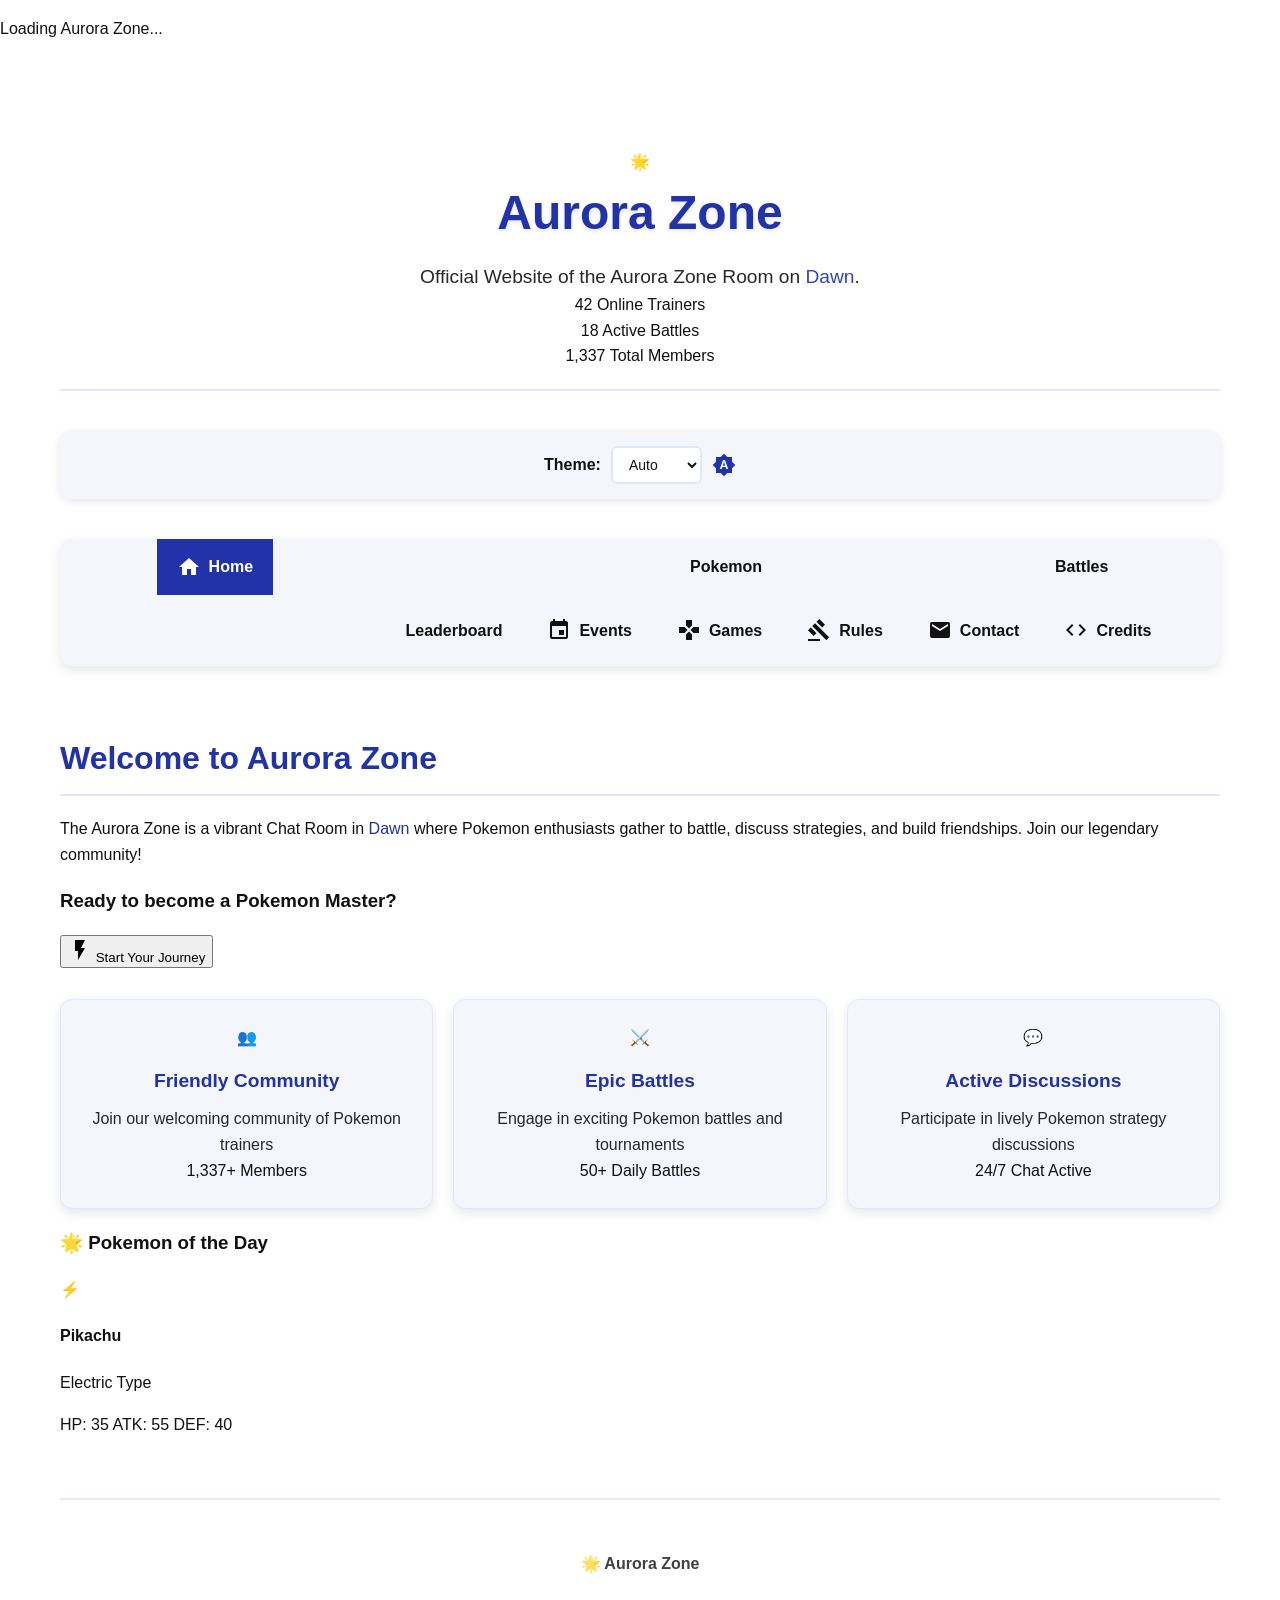
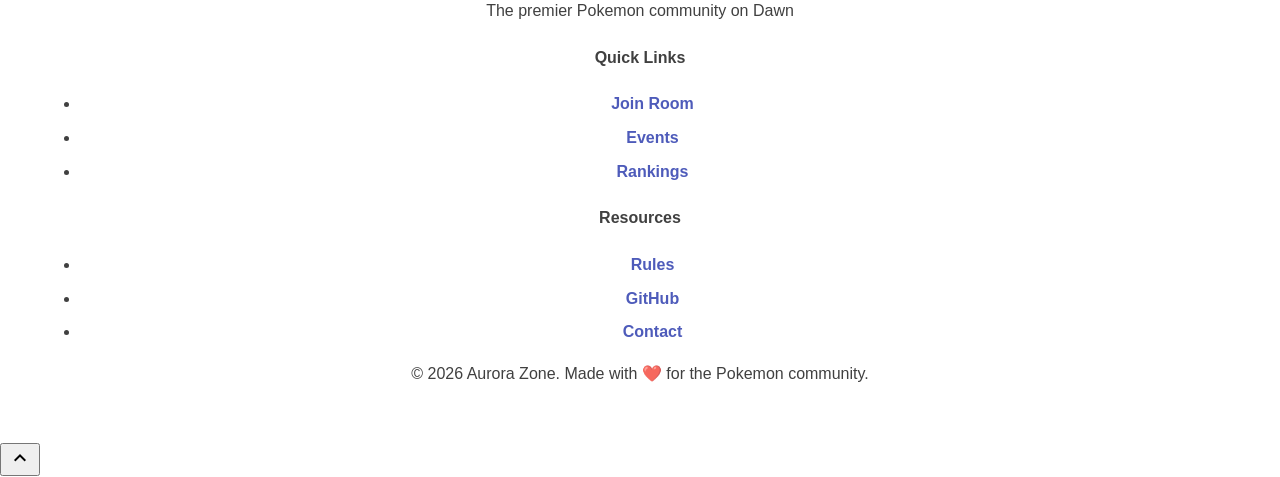
==== index.html @ 3062ffb3 "Enhance: Add advanced interactive features, Pokemon elements, and engaging content" ====
<!DOCTYPE html>
<html lang="en">
<head>
  <meta charset="UTF-8" />
  <meta name="viewport" content="width=device-width, initial-scale=1.0" />
  <meta name="description" content="Aurora Zone - Official website of the Aurora Zone chat room on Dawn Pokemon Showdown. Join our friendly community for Pokemon battles and discussions." />
  <meta name="keywords" content="Aurora Zone, Dawn, Pokemon Showdown, Pokemon battles, chat room, Pokemon community, tournaments, competitive pokemon" />
  <meta name="author" content="TurboRx" />
  
  <!-- Open Graph Meta Tags -->
  <meta property="og:title" content="Aurora Zone - Pokemon Community" />
  <meta property="og:description" content="Official website of the Aurora Zone chat room on Dawn Pokemon Showdown. Join our friendly community!" />
  <meta property="og:url" content="https://turborx.github.io/Aurora-Zone-Webpage/" />
  <meta property="og:type" content="website" />
  <meta property="og:site_name" content="Aurora Zone" />
  
  <!-- Twitter Card Meta Tags -->
  <meta name="twitter:card" content="summary" />
  <meta name="twitter:title" content="Aurora Zone - Pokemon Community" />
  <meta name="twitter:description" content="Official website of the Aurora Zone chat room on Dawn Pokemon Showdown." />
  
  <title>Aurora Zone - Pokemon Community on Dawn</title>
  
  <!-- Favicon -->
  <link rel="icon" type="image/x-icon" href="data:image/svg+xml,<svg xmlns='http://www.w3.org/2000/svg' viewBox='0 0 100 100'><text y='.9em' font-size='90'>🌟</text></svg>" />
  
  <!-- Preload Critical Resources -->
  <link rel="preload" href="css/styles.css" as="style" />
  <link rel="preload" href="js/scripts.js" as="script" />
  
  <!-- Google Fonts -->
  <link rel="preconnect" href="https://fonts.googleapis.com">
  <link rel="preconnect" href="https://fonts.gstatic.com" crossorigin>
  <link href="https://fonts.googleapis.com/css2?family=Poppins:wght@300;400;500;600;700&family=Orbitron:wght@400;500;700;900&display=swap" rel="stylesheet">
  
  <!-- Google Material Icons -->
  <link href="https://fonts.googleapis.com/icon?family=Material+Icons" rel="stylesheet" />
  <!-- Link to external CSS -->
  <link rel="stylesheet" href="css/styles.css" />
  
  <!-- Structured Data -->
  <script type="application/ld+json">
  {
    "@context": "https://schema.org",
    "@type": "Organization",
    "name": "Aurora Zone",
    "description": "Pokemon community chat room on Dawn Pokemon Showdown",
    "url": "https://turborx.github.io/Aurora-Zone-Webpage/",
    "logo": "https://turborx.github.io/Aurora-Zone-Webpage/favicon.ico",
    "sameAs": ["https://dawn.psim.us/aurorazone"]
  }
  </script>
</head>
<body>
  <!-- Particle Background -->
  <div id="particles-container"></div>
  
  <!-- Loading Screen -->
  <div id="loading-screen">
    <div class="pokeball-loader">
      <div class="pokeball">
        <div class="pokeball-top"></div>
        <div class="pokeball-middle"></div>
        <div class="pokeball-bottom"></div>
        <div class="pokeball-center"></div>
      </div>
    </div>
    <p class="loading-text">Loading Aurora Zone...</p>
  </div>

  <!-- Music Toggle -->
  <div class="music-toggle" id="musicToggle" title="Toggle Background Music">
    <span class="material-icons" id="musicIcon">music_off</span>
    <audio id="bgMusic" loop>
      <source src="https://www.soundjay.com/misc/sounds-of-nature/ambient-nature-sounds-01.wav" type="audio/wav">
    </audio>
  </div>

  <div class="page-wrapper">
    <header>
      <div class="header-content">
        <div class="logo-container">
          <div class="rotating-logo">🌟</div>
          <h1 class="glitch-text">Aurora Zone</h1>
        </div>
        <p class="subtitle typing-text">
          Official Website of the Aurora Zone Room on 
          <a href="https://dawn.psim.us/" target="_blank" rel="noopener noreferrer" aria-label="Visit Dawn Pokemon Showdown (opens in new tab)">Dawn</a>.
        </p>
        
        <!-- Live Stats -->
        <div class="live-stats">
          <div class="stat-item">
            <span class="stat-value" id="onlineCount">42</span>
            <span class="stat-label">Online Trainers</span>
          </div>
          <div class="stat-item">
            <span class="stat-value" id="battlesCount">18</span>
            <span class="stat-label">Active Battles</span>
          </div>
          <div class="stat-item">
            <span class="stat-value" id="membersCount">1,337</span>
            <span class="stat-label">Total Members</span>
          </div>
        </div>
      </div>
    </header>

    <!-- Theme Toggle -->
    <div class="theme-toggle" role="region" aria-label="Theme selection">
      <label for="themeMode">Theme:</label>
      <select id="themeMode" onchange="setTheme(this.value)" aria-describedby="theme-help">
        <option value="auto">Auto</option>
        <option value="light">Light</option>
        <option value="dark">Dark</option>
        <option value="aurora">Aurora</option>
      </select>
      <span class="material-icons" id="themeIcon" aria-hidden="true">brightness_auto</span>
      <span id="theme-help" class="sr-only">Choose your preferred color theme</span>
    </div>

    <nav role="navigation" aria-label="Main navigation">
      <ul>
        <li><a href="#home" onclick="showSection('home')" aria-current="page" role="button" tabindex="0" data-section="home"><span class="material-icons" aria-hidden="true">home</span> Home</a></li>
        <li><a href="#pokemon" onclick="showSection('pokemon')" role="button" tabindex="0" data-section="pokemon"><span class="material-icons" aria-hidden="true">catching_pokemon</span> Pokemon</a></li>
        <li><a href="#battles" onclick="showSection('battles')" role="button" tabindex="0" data-section="battles"><span class="material-icons" aria-hidden="true">sports_mma</span> Battles</a></li>
        <li><a href="#leaderboard" onclick="showSection('leaderboard')" role="button" tabindex="0" data-section="leaderboard"><span class="material-icons" aria-hidden="true">leaderboard</span> Leaderboard</a></li>
        <li><a href="#events" onclick="showSection('events')" role="button" tabindex="0" data-section="events"><span class="material-icons" aria-hidden="true">event</span> Events</a></li>
        <li><a href="#games" onclick="showSection('games')" role="button" tabindex="0" data-section="games"><span class="material-icons" aria-hidden="true">games</span> Games</a></li>
        <li><a href="#rules" onclick="showSection('rules')" role="button" tabindex="0" data-section="rules"><span class="material-icons" aria-hidden="true">gavel</span> Rules</a></li>
        <li><a href="#contact" onclick="showSection('contact')" role="button" tabindex="0" data-section="contact"><span class="material-icons" aria-hidden="true">email</span> Contact</a></li>
        <li><a href="#credits" onclick="showSection('credits')" role="button" tabindex="0" data-section="credits"><span class="material-icons" aria-hidden="true">code</span> Credits</a></li>
      </ul>
    </nav>

    <main role="main">
      <!-- Home Section -->
      <section id="home" class="active" aria-labelledby="home-title">
        <h2 id="home-title">Welcome to Aurora Zone</h2>
        <p>The Aurora Zone is a vibrant Chat Room in <a href="https://dawn.psim.us/" target="_blank" rel="noopener noreferrer">Dawn</a> where Pokemon enthusiasts gather to battle, discuss strategies, and build friendships. Join our legendary community!</p>
        
        <!-- Interactive Welcome Card -->
        <div class="welcome-card">
          <div class="pokemon-silhouette"></div>
          <h3>Ready to become a Pokemon Master?</h3>
          <button class="cta-button" onclick="showSection('battles')">
            <span class="material-icons">flash_on</span>
            Start Your Journey
          </button>
        </div>

        <div class="feature-highlights">
          <div class="feature-card" data-aos="fade-up">
            <div class="card-icon">👥</div>
            <h3>Friendly Community</h3>
            <p>Join our welcoming community of Pokemon trainers</p>
            <div class="card-stats">1,337+ Members</div>
          </div>
          <div class="feature-card" data-aos="fade-up" data-aos-delay="100">
            <div class="card-icon">⚔️</div>
            <h3>Epic Battles</h3>
            <p>Engage in exciting Pokemon battles and tournaments</p>
            <div class="card-stats">50+ Daily Battles</div>
          </div>
          <div class="feature-card" data-aos="fade-up" data-aos-delay="200">
            <div class="card-icon">💬</div>
            <h3>Active Discussions</h3>
            <p>Participate in lively Pokemon strategy discussions</p>
            <div class="card-stats">24/7 Chat Active</div>
          </div>
        </div>

        <!-- Daily Pokemon Showcase -->
        <div class="daily-pokemon" data-aos="fade-up">
          <h3>🌟 Pokemon of the Day</h3>
          <div class="pokemon-showcase" id="dailyPokemon">
            <div class="pokemon-card">
              <div class="pokemon-image">
                <div class="shiny-effect"></div>
                <span class="pokemon-sprite">⚡</span>
              </div>
              <div class="pokemon-info">
                <h4 id="pokemonName">Pikachu</h4>
                <p class="pokemon-type">Electric Type</p>
                <div class="pokemon-stats">
                  <span class="stat">HP: 35</span>
                  <span class="stat">ATK: 55</span>
                  <span class="stat">DEF: 40</span>
                </div>
              </div>
            </div>
          </div>
        </div>
      </section>

      <!-- Pokemon Section -->
      <section id="pokemon" aria-labelledby="pokemon-title">
        <h2 id="pokemon-title">Pokemon Collection</h2>
        
        <!-- Pokemon Type Filter -->
        <div class="type-filter">
          <button class="type-btn active" onclick="filterPokemon('all')">All</button>
          <button class="type-btn fire-type" onclick="filterPokemon('fire')">Fire</button>
          <button class="type-btn water-type" onclick="filterPokemon('water')">Water</button>
          <button class="type-btn grass-type" onclick="filterPokemon('grass')">Grass</button>
          <button class="type-btn electric-type" onclick="filterPokemon('electric')">Electric</button>
          <button class="type-btn psychic-type" onclick="filterPokemon('psychic')">Psychic</button>
          <button class="type-btn dark-type" onclick="filterPokemon('dark')">Dark</button>
        </div>

        <div class="pokemon-grid" id="pokemonGrid">
          <!-- Pokemon cards will be dynamically generated -->
        </div>
      </section>

      <!-- Battle Simulator Section -->
      <section id="battles" aria-labelledby="battles-title">
        <h2 id="battles-title">Battle Simulator</h2>
        
        <div class="battle-arena">
          <div class="battlefield">
            <div class="pokemon-slot player1">
              <div class="pokemon-avatar" id="player1Pokemon">
                <span class="pokemon-emoji">🔥</span>
                <div class="hp-bar">
                  <div class="hp-fill" style="width: 100%"></div>
                </div>
                <span class="pokemon-level">Lv. 50</span>
              </div>
            </div>
            
            <div class="vs-indicator">
              <span class="vs-text">VS</span>
              <div class="lightning-effect"></div>
            </div>
            
            <div class="pokemon-slot player2">
              <div class="pokemon-avatar" id="player2Pokemon">
                <span class="pokemon-emoji">💧</span>
                <div class="hp-bar">
                  <div class="hp-fill" style="width: 100%"></div>
                </div>
                <span class="pokemon-level">Lv. 50</span>
              </div>
            </div>
          </div>
          
          <div class="battle-controls">
            <button class="battle-btn" onclick="simulateBattle()">
              <span class="material-icons">flash_on</span>
              Start Battle!
            </button>
            <button class="battle-btn secondary" onclick="randomizePokemon()">
              <span class="material-icons">shuffle</span>
              Random Pokemon
            </button>
          </div>
        </div>

        <div class="battle-log" id="battleLog">
          <h4>Battle Log</h4>
          <div class="log-content" id="logContent">
            <p>Select Pokemon and start a battle!</p>
          </div>
        </div>
      </section>

      <!-- Leaderboard Section -->
      <section id="leaderboard" aria-labelledby="leaderboard-title">
        <h2 id="leaderboard-title">🏆 Champion Leaderboard</h2>
        
        <div class="leaderboard-filters">
          <button class="filter-btn active" onclick="filterLeaderboard('weekly')">Weekly</button>
          <button class="filter-btn" onclick="filterLeaderboard('monthly')">Monthly</button>
          <button class="filter-btn" onclick="filterLeaderboard('alltime')">All Time</button>
        </div>

        <div class="leaderboard-container">
          <div class="podium">
            <div class="podium-place second">
              <div class="trainer-avatar">🥈</div>
              <h4>PokeChamp99</h4>
              <p>1,847 ELO</p>
            </div>
            <div class="podium-place first">
              <div class="trainer-avatar champion">👑</div>
              <h4>MasterTrainer</h4>
              <p>2,156 ELO</p>
            </div>
            <div class="podium-place third">
              <div class="trainer-avatar">🥉</div>
              <h4>EliteFour_Dawn</h4>
              <p>1,634 ELO</p>
            </div>
          </div>

          <div class="leaderboard-list">
            <div class="leaderboard-item">
              <span class="rank">4</span>
              <div class="trainer-info">
                <span class="trainer-name">GymLeader_Brock</span>
                <span class="trainer-badges">⭐⭐⭐</span>
              </div>
              <span class="elo">1,523</span>
            </div>
            <div class="leaderboard-item">
              <span class="rank">5</span>
              <div class="trainer-info">
                <span class="trainer-name">TeamRocket_Jessie</span>
                <span class="trainer-badges">⭐⭐</span>
              </div>
              <span class="elo">1,445</span>
            </div>
          </div>
        </div>
      </section>

      <!-- Events Section -->
      <section id="events" aria-labelledby="events-title">
        <h2 id="events-title">🎉 Upcoming Events</h2>
        
        <!-- Event Countdown -->
        <div class="event-countdown" data-aos="zoom-in">
          <h3>Next Tournament</h3>
          <div class="countdown" id="eventCountdown">
            <div class="time-unit">
              <span class="time-value" id="days">07</span>
              <span class="time-label">Days</span>
            </div>
            <div class="time-unit">
              <span class="time-value" id="hours">14</span>
              <span class="time-label">Hours</span>
            </div>
            <div class="time-unit">
              <span class="time-value" id="minutes">32</span>
              <span class="time-label">Minutes</span>
            </div>
            <div class="time-unit">
              <span class="time-value" id="seconds">08</span>
              <span class="time-label">Seconds</span>
            </div>
          </div>
        </div>

        <div class="events-container">
          <div class="event-card major-event" data-aos="slide-right">
            <div class="event-badge">MAJOR</div>
            <div class="event-icon">🏆</div>
            <div class="event-content">
              <h3>Aurora Championship 2025</h3>
              <p>The biggest tournament of the year with amazing prizes!</p>
              <div class="event-details">
                <span class="event-date">Dec 15, 2025</span>
                <span class="event-prize">💰 $500 Prize Pool</span>
              </div>
              <button class="register-btn">Register Now</button>
            </div>
          </div>

          <div class="event-card" data-aos="slide-left">
            <div class="event-icon">⚔️</div>
            <div class="event-content">
              <h3>Weekly Battle Royale</h3>
              <p>Free-for-all battles every Saturday night!</p>
              <div class="event-details">
                <span class="event-date">Every Saturday 8PM UTC</span>
              </div>
            </div>
          </div>

          <div class="event-card" data-aos="slide-right">
            <div class="event-icon">🎭</div>
            <div class="event-content">
              <h3>Themed Team Building</h3>
              <p>Build teams around fun themes and restrictions</p>
              <div class="event-details">
                <span class="event-date">Dec 8, 2025</span>
              </div>
            </div>
          </div>
        </div>
      </section>

      <!-- Mini Games Section -->
      <section id="games" aria-labelledby="games-title">
        <h2 id="games-title">🎮 Mini Games</h2>
        
        <div class="games-grid">
          <!-- Pokemon Guessing Game -->
          <div class="game-card" data-aos="flip-left">
            <h3>🔍 Who's That Pokemon?</h3>
            <div class="game-area">
              <div class="pokemon-silhouette-game" id="guessPokemon">
                <div class="mystery-pokemon">❓</div>
              </div>
              <div class="game-controls">
                <input type="text" id="pokemonGuess" placeholder="Enter Pokemon name...">
                <button onclick="checkGuess()">Guess!</button>
              </div>
              <div class="game-score">Score: <span id="guessScore">0</span></div>
            </div>
          </div>

          <!-- Type Effectiveness Quiz -->
          <div class="game-card" data-aos="flip-right">
            <h3>⚡ Type Effectiveness Quiz</h3>
            <div class="game-area">
              <div class="quiz-question" id="typeQuiz">
                <p>What's super effective against Fire type?</p>
                <div class="quiz-options">
                  <button onclick="selectAnswer('water')">Water</button>
                  <button onclick="selectAnswer('grass')">Grass</button>
                  <button onclick="selectAnswer('fire')">Fire</button>
                  <button onclick="selectAnswer('electric')">Electric</button>
                </div>
              </div>
              <div class="game-score">Streak: <span id="quizStreak">0</span></div>
            </div>
          </div>

          <!-- Pokemon Memory Game -->
          <div class="game-card" data-aos="flip-up">
            <h3>🧠 Memory Challenge</h3>
            <div class="game-area">
              <div class="memory-grid" id="memoryGame">
                <!-- Memory cards will be generated -->
              </div>
              <button onclick="startMemoryGame()" class="start-game-btn">Start Game</button>
              <div class="game-score">Moves: <span id="memoryMoves">0</span></div>
            </div>
          </div>
        </div>
      </section>

      <!-- Rules Section -->
      <section id="rules" aria-labelledby="rules-title">
        <h2 id="rules-title">📋 Room Rules & Guidelines</h2>
        
        <div class="rules-container">
          <div class="rule-category">
            <h3>🤝 General Conduct</h3>
            <ul>
              <li>Be respectful and kind to all community members</li>
              <li>Use appropriate language suitable for all ages</li>
              <li>Help create a welcoming environment for new trainers</li>
              <li>Respect different skill levels and play styles</li>
            </ul>
          </div>

          <div class="rule-category">
            <h3>⚔️ Battle Guidelines</h3>
            <ul>
              <li>No timer stalling or excessive delays</li>
              <li>Follow agreed-upon battle formats and rules</li>
              <li>Good sportsmanship in victory and defeat</li>
              <li>No hacked or illegal Pokemon in competitive play</li>
            </ul>
          </div>

          <div class="rule-category">
            <h3>🚫 Prohibited Actions</h3>
            <ul>
              <li>Spamming messages or excessive caps usage</li>
              <li>Advertising other servers or unrelated content</li>
              <li>Harassment, discrimination, or toxic behavior</li>
              <li>Sharing inappropriate content or links</li>
            </ul>
          </div>

          <div class="enforcement-info">
            <h3>⚖️ Rule Enforcement</h3>
            <p>Violations may result in warnings, temporary mutes, or permanent bans depending on severity. Our moderators are here to help maintain a positive environment for everyone.</p>
          </div>
        </div>
      </section>

      <!-- Contact Section -->
      <section id="contact" aria-labelledby="contact-title">
        <h2 id="contact-title">📞 Contact & Links</h2>
        
        <div class="contact-grid">
          <div class="contact-card primary" data-aos="zoom-in">
            <div class="contact-icon">🌐</div>
            <h3>Join Aurora Zone</h3>
            <p>Visit our room on Dawn Pokemon Showdown</p>
            <a href="https://dawn.psim.us/aurorazone" target="_blank" rel="noopener noreferrer" class="contact-link">
              dawn.psim.us/aurorazone
            </a>
          </div>

          <div class="contact-card" data-aos="zoom-in" data-aos-delay="100">
            <div class="contact-icon">💬</div>
            <h3>Discord Server</h3>
            <p>Join our Discord for announcements and chat</p>
            <a href="#" class="contact-link">Coming Soon!</a>
          </div>

          <div class="contact-card" data-aos="zoom-in" data-aos-delay="200">
            <div class="contact-icon">📧</div>
            <h3>Contact Staff</h3>
            <p>Reach out to our moderation team</p>
            <a href="mailto:aurora@dawn.psim.us" class="contact-link">aurora@dawn.psim.us</a>
          </div>
        </div>

        <div class="social-links">
          <h3>Follow Us</h3>
          <div class="social-buttons">
            <a href="#" class="social-btn github" title="GitHub">
              <span class="material-icons">code</span>
            </a>
            <a href="#" class="social-btn twitter" title="Twitter">
              <span class="material-icons">alternate_email</span>
            </a>
            <a href="#" class="social-btn youtube" title="YouTube">
              <span class="material-icons">play_circle</span>
            </a>
          </div>
        </div>
      </section>

      <!-- Credits Section -->
      <section id="credits" aria-labelledby="credits-title">
        <h2 id="credits-title">🏅 Credits & Contributors</h2>
        
        <div class="credits-grid">
          <div class="credit-box founder">
            <div class="contributor-avatar">👑</div>
            <h3 class="custom-name">TurboRx</h3>
            <p class="credit-role-badges">
              <span class="badge role-founder">Founder</span>
              <span class="badge role-dev">Lead Developer</span>
              <span class="badge role-maintainer">Maintainer</span>
            </p>
            <p class="credit-description">Creator and maintainer of the Aurora Zone website and community initiatives. Passionate about creating engaging Pokemon experiences.</p>
            <div class="contributor-stats">
              <span>🎯 500+ Commits</span>
              <span>⚡ 2+ Years Active</span>
            </div>
          </div>

          <div class="acknowledgments">
            <h3>🙏 Special Thanks</h3>
            <div class="thanks-grid">
              <div class="thanks-item">
                <span class="thanks-icon">🌅</span>
                <div>
                  <h4>Dawn Pokemon Showdown</h4>
                  <p>For providing the amazing platform</p>
                </div>
              </div>
              <div class="thanks-item">
                <span class="thanks-icon">👥</span>
                <div>
                  <h4>Aurora Zone Community</h4>
                  <p>For inspiration, feedback, and support</p>
                </div>
              </div>
              <div class="thanks-item">
                <span class="thanks-icon">🎨</span>
                <div>
                  <h4>Google Material Icons</h4>
                  <p>For the beautiful iconography</p>
                </div>
              </div>
            </div>
          </div>
        </div>

        <div class="open-source-info">
          <h3>💻 Open Source</h3>
          <p>This website is open source and welcomes contributions from the community. Check out our GitHub repository to get involved!</p>
          <a href="https://github.com/TurboRx/Aurora-Zone-Webpage" target="_blank" rel="noopener noreferrer" class="github-link">
            <span class="material-icons">code</span>
            View on GitHub
          </a>
        </div>
      </section>
    </main>

    <footer role="contentinfo">
      <div class="footer-content">
        <div class="footer-section">
          <h4>🌟 Aurora Zone</h4>
          <p>The premier Pokemon community on Dawn</p>
        </div>
        <div class="footer-section">
          <h4>Quick Links</h4>
          <ul>
            <li><a href="https://dawn.psim.us/aurorazone">Join Room</a></li>
            <li><a href="#events" onclick="showSection('events')">Events</a></li>
            <li><a href="#leaderboard" onclick="showSection('leaderboard')">Rankings</a></li>
          </ul>
        </div>
        <div class="footer-section">
          <h4>Resources</h4>
          <ul>
            <li><a href="#rules" onclick="showSection('rules')">Rules</a></li>
            <li><a href="https://github.com/TurboRx/Aurora-Zone-Webpage">GitHub</a></li>
            <li><a href="#contact" onclick="showSection('contact')">Contact</a></li>
          </ul>
        </div>
      </div>
      <div class="footer-bottom">
        <p>© <span id="year" aria-live="polite">2025</span> Aurora Zone. Made with ❤️ for the Pokemon community.</p>
      </div>
    </footer>
  </div>

  <!-- Back to Top Button -->
  <button id="backToTop" class="back-to-top" onclick="scrollToTop()" title="Back to top">
    <span class="material-icons">keyboard_arrow_up</span>
  </button>

  <!-- Notification System -->
  <div id="notifications" class="notifications-container"></div>

  <!-- Link to external JS -->
  <script src="js/scripts.js"></script>
</body>
</html>
---- css/styles.css ----
/* CSS Custom Properties for Theme Support */
:root {
  --bg: #ffffff;
  --text: #111111;
  --card: #f4f6fc;
  --accent: #2233aa;
  --accent-hover: #1a2680;
  --border: #e0e6ff;
  --shadow: rgba(0, 0, 0, 0.1);
  --shadow-hover: rgba(0, 0, 0, 0.15);
  --success: #27ae60;
  --warning: #f39c12;
  --error: #e74c3c;
}

/* Dark Theme Variables */
body.dark {
  --bg: #0a0f2c;
  --text: #e0e6ff;
  --card: #223377;
  --accent: #9ed0ff;
  --accent-hover: #b8d9ff;
  --border: #334488;
  --shadow: rgba(0, 0, 0, 0.3);
  --shadow-hover: rgba(0, 0, 0, 0.4);
  --success: #2ecc71;
  --warning: #f1c40f;
  --error: #ff6b6b;
}

/* Light Theme Explicit Variables (for consistency) */
body.light {
  --bg: #ffffff;
  --text: #111111;
  --card: #f4f6fc;
  --accent: #2233aa;
  --accent-hover: #1a2680;
  --border: #e0e6ff;
  --shadow: rgba(0, 0, 0, 0.1);
  --shadow-hover: rgba(0, 0, 0, 0.15);
}

/* Base Styles */
* {
  box-sizing: border-box;
}

body {
  margin: 0;
  font-family: 'Segoe UI', Tahoma, Geneva, Verdana, sans-serif;
  background-color: var(--bg);
  color: var(--text);
  line-height: 1.6;
  transition: background-color 0.3s ease, color 0.3s ease;
  scroll-behavior: smooth;
}

/* Screen Reader Only Content */
.sr-only {
  position: absolute;
  width: 1px;
  height: 1px;
  padding: 0;
  margin: -1px;
  overflow: hidden;
  clip: rect(0, 0, 0, 0);
  white-space: nowrap;
  border: 0;
}

/* Page Layout */
.page-wrapper {
  max-width: 1200px;
  margin: 0 auto;
  padding: 20px;
  min-height: 100vh;
  display: flex;
  flex-direction: column;
}

/* Header Styles */
header {
  text-align: center;
  padding: 40px 0 20px;
  border-bottom: 2px solid var(--border);
  margin-bottom: 20px;
}

header h1 {
  margin: 0;
  font-size: clamp(2rem, 5vw, 3rem);
  color: var(--accent);
  font-weight: 700;
  text-shadow: 0 2px 4px var(--shadow);
}

.subtitle {
  font-size: clamp(1rem, 2.5vw, 1.2rem);
  color: var(--text);
  margin: 10px 0 0;
  opacity: 0.9;
}

/* Link Styles */
a {
  color: var(--accent);
  text-decoration: none;
  transition: color 0.2s ease;
}

a:hover,
a:focus {
  color: var(--accent-hover);
  text-decoration: underline;
  outline: 2px solid var(--accent);
  outline-offset: 2px;
}

/* Theme Toggle Styles */
.theme-toggle {
  display: flex;
  align-items: center;
  justify-content: center;
  gap: 10px;
  margin: 20px 0;
  padding: 15px;
  background-color: var(--card);
  border-radius: 10px;
  box-shadow: 0 2px 8px var(--shadow);
}

.theme-toggle label {
  font-weight: 600;
  color: var(--text);
}

.theme-toggle select {
  padding: 8px 12px;
  border: 2px solid var(--border);
  border-radius: 6px;
  background-color: var(--bg);
  color: var(--text);
  font-size: 14px;
  cursor: pointer;
  transition: border-color 0.2s ease, box-shadow 0.2s ease;
}

.theme-toggle select:focus {
  outline: none;
  border-color: var(--accent);
  box-shadow: 0 0 0 3px rgba(34, 51, 170, 0.2);
}

#themeIcon {
  color: var(--accent);
  font-size: 24px;
}

/* Navigation Styles */
nav {
  margin: 20px 0;
}

nav ul {
  display: flex;
  justify-content: center;
  list-style: none;
  padding: 0;
  margin: 0;
  background-color: var(--card);
  border-radius: 12px;
  box-shadow: 0 4px 12px var(--shadow);
  flex-wrap: wrap;
  overflow: hidden;
}

nav li {
  margin: 0;
}

nav a {
  display: flex;
  align-items: center;
  gap: 8px;
  padding: 15px 20px;
  color: var(--text);
  font-weight: 600;
  text-decoration: none;
  transition: all 0.2s ease;
  border-radius: 0;
  position: relative;
  outline: none;
}

nav a:hover,
nav a:focus {
  background-color: var(--accent);
  color: white;
  text-decoration: none;
  outline: 2px solid var(--accent-hover);
  outline-offset: -2px;
}

nav a:active {
  transform: translateY(1px);
}

nav a[aria-current="page"] {
  background-color: var(--accent);
  color: white;
}

/* Main Content */
main {
  flex: 1;
  margin: 20px 0;
}

main section {
  display: none;
  animation: fadeIn 0.3s ease;
}

main section.active {
  display: block;
}

@keyframes fadeIn {
  from { opacity: 0; transform: translateY(10px); }
  to { opacity: 1; transform: translateY(0); }
}

/* Section Headings */
section h2 {
  color: var(--accent);
  font-size: clamp(1.5rem, 4vw, 2rem);
  margin-bottom: 20px;
  padding-bottom: 10px;
  border-bottom: 2px solid var(--border);
}

/* Lists */
ul {
  padding-left: 20px;
}

ul li {
  margin-bottom: 8px;
  padding-left: 5px;
}

/* Feature Cards */
.feature-highlights {
  display: grid;
  grid-template-columns: repeat(auto-fit, minmax(280px, 1fr));
  gap: 20px;
  margin-top: 30px;
}

.feature-card {
  background-color: var(--card);
  padding: 25px;
  border-radius: 12px;
  text-align: center;
  box-shadow: 0 4px 12px var(--shadow);
  transition: transform 0.2s ease, box-shadow 0.2s ease;
  border: 1px solid var(--border);
}

.feature-card:hover {
  transform: translateY(-3px);
  box-shadow: 0 6px 20px var(--shadow-hover);
}

.feature-card .material-icons {
  font-size: 48px;
  color: var(--accent);
  margin-bottom: 15px;
}

.feature-card h3 {
  margin: 15px 0 10px;
  color: var(--accent);
  font-size: 1.2rem;
}

.feature-card p {
  margin: 0;
  opacity: 0.9;
}

/* Events Section */
.events-container {
  display: grid;
  grid-template-columns: repeat(auto-fit, minmax(300px, 1fr));
  gap: 20px;
  margin: 20px 0;
}

.event-card {
  background-color: var(--card);
  padding: 20px;
  border-radius: 10px;
  box-shadow: 0 3px 10px var(--shadow);
  border-left: 4px solid var(--accent);
  display: flex;
  align-items: flex-start;
  gap: 15px;
}

.event-card .material-icons {
  color: var(--accent);
  font-size: 32px;
  margin-top: 5px;
}

.event-card h3 {
  margin: 0 0 10px;
  color: var(--accent);
}

.event-card p {
  margin: 0;
}

.events-notice {
  text-align: center;
  font-style: italic;
  color: var(--text);
  opacity: 0.8;
  margin-top: 30px;
  padding: 15px;
  background-color: var(--card);
  border-radius: 8px;
}

/* Contact Section */
.contact-info {
  display: grid;
  grid-template-columns: repeat(auto-fit, minmax(300px, 1fr));
  gap: 20px;
  margin-top: 20px;
}

.contact-item {
  display: flex;
  align-items: flex-start;
  gap: 15px;
  padding: 20px;
  background-color: var(--card);
  border-radius: 10px;
  box-shadow: 0 3px 10px var(--shadow);
}

.contact-item .material-icons {
  color: var(--accent);
  font-size: 32px;
  margin-top: 5px;
}

.contact-item h3 {
  margin: 0 0 8px;
  color: var(--accent);
}

.contact-item p {
  margin: 0;
}

/* Credits Section */
.credit-box {
  background-color: var(--card);
  border-radius: 12px;
  padding: 25px;
  margin-bottom: 20px;
  box-shadow: 0 4px 12px var(--shadow);
  border: 1px solid var(--border);
}

.credit-box h3 {
  margin: 0 0 10px;
  font-size: 1.4rem;
}

.custom-name {
  color: #f01e2c;
  font-weight: 700;
}

.credit-role-badges {
  display: flex;
  gap: 10px;
  margin: 15px 0;
  flex-wrap: wrap;
}

.badge {
  display: inline-block;
  padding: 6px 14px;
  font-size: 0.85rem;
  border-radius: 20px;
  font-weight: 600;
  color: white;
  box-shadow: 0 2px 6px var(--shadow);
  transition: transform 0.2s ease;
}

.badge:hover {
  transform: translateY(-1px);
}

.role-dev {
  background: linear-gradient(135deg, #9b59b6, #8e44ad);
}

.role-maintainer {
  background: linear-gradient(135deg, #3498db, #2980b9);
}

.credit-description {
  margin: 15px 0 0;
  color: var(--text);
  opacity: 0.9;
}

.acknowledgments {
  background-color: var(--card);
  padding: 20px;
  border-radius: 10px;
  box-shadow: 0 3px 10px var(--shadow);
  border: 1px solid var(--border);
}

.acknowledgments h3 {
  margin: 0 0 15px;
  color: var(--accent);
}

.acknowledgments p {
  margin: 0;
  opacity: 0.9;
}

/* Footer */
footer {
  text-align: center;
  padding: 30px 0 20px;
  margin-top: 40px;
  border-top: 2px solid var(--border);
  color: var(--text);
  opacity: 0.8;
}

footer a {
  color: var(--accent);
  font-weight: 600;
}

/* Responsive Design */
@media (max-width: 768px) {
  .page-wrapper {
    padding: 15px;
  }
  
  header {
    padding: 20px 0 15px;
  }
  
  nav ul {
    flex-direction: column;
    border-radius: 8px;
  }
  
  nav a {
    padding: 12px 20px;
    justify-content: flex-start;
  }
  
  .theme-toggle {
    flex-direction: column;
    gap: 8px;
    padding: 20px;
  }
  
  .feature-highlights,
  .events-container,
  .contact-info {
    grid-template-columns: 1fr;
  }
  
  .feature-card,
  .event-card,
  .contact-item {
    padding: 20px;
  }
}

@media (max-width: 480px) {
  .page-wrapper {
    padding: 10px;
  }
  
  header h1 {
    font-size: 2rem;
  }
  
  .subtitle {
    font-size: 1rem;
  }
  
  nav a {
    padding: 10px 15px;
    font-size: 14px;
  }
  
  .feature-card .material-icons,
  .event-card .material-icons,
  .contact-item .material-icons {
    font-size: 36px;
  }
}

/* Focus Management for Accessibility */
*:focus {
  outline: 2px solid var(--accent);
  outline-offset: 2px;
}

/* Reduced Motion Support */
@media (prefers-reduced-motion: reduce) {
  *,
  *::before,
  *::after {
    animation-duration: 0.01ms !important;
    animation-iteration-count: 1 !important;
    transition-duration: 0.01ms !important;
  }
  
  body {
    scroll-behavior: auto;
  }
}

/* High Contrast Mode Support */
@media (prefers-contrast: high) {
  :root {
    --shadow: rgba(0, 0, 0, 0.3);
    --shadow-hover: rgba(0, 0, 0, 0.5);
  }
  
  .feature-card,
  .event-card,
  .contact-item,
  .credit-box,
  .acknowledgments {
    border: 2px solid var(--accent);
  }
}
---- css/styles.css ----
/* CSS Custom Properties for Theme Support */
:root {
  --bg: #ffffff;
  --text: #111111;
  --card: #f4f6fc;
  --accent: #2233aa;
  --accent-hover: #1a2680;
  --border: #e0e6ff;
  --shadow: rgba(0, 0, 0, 0.1);
  --shadow-hover: rgba(0, 0, 0, 0.15);
  --success: #27ae60;
  --warning: #f39c12;
  --error: #e74c3c;
}

/* Dark Theme Variables */
body.dark {
  --bg: #0a0f2c;
  --text: #e0e6ff;
  --card: #223377;
  --accent: #9ed0ff;
  --accent-hover: #b8d9ff;
  --border: #334488;
  --shadow: rgba(0, 0, 0, 0.3);
  --shadow-hover: rgba(0, 0, 0, 0.4);
  --success: #2ecc71;
  --warning: #f1c40f;
  --error: #ff6b6b;
}

/* Light Theme Explicit Variables (for consistency) */
body.light {
  --bg: #ffffff;
  --text: #111111;
  --card: #f4f6fc;
  --accent: #2233aa;
  --accent-hover: #1a2680;
  --border: #e0e6ff;
  --shadow: rgba(0, 0, 0, 0.1);
  --shadow-hover: rgba(0, 0, 0, 0.15);
}

/* Base Styles */
* {
  box-sizing: border-box;
}

body {
  margin: 0;
  font-family: 'Segoe UI', Tahoma, Geneva, Verdana, sans-serif;
  background-color: var(--bg);
  color: var(--text);
  line-height: 1.6;
  transition: background-color 0.3s ease, color 0.3s ease;
  scroll-behavior: smooth;
}

/* Screen Reader Only Content */
.sr-only {
  position: absolute;
  width: 1px;
  height: 1px;
  padding: 0;
  margin: -1px;
  overflow: hidden;
  clip: rect(0, 0, 0, 0);
  white-space: nowrap;
  border: 0;
}

/* Page Layout */
.page-wrapper {
  max-width: 1200px;
  margin: 0 auto;
  padding: 20px;
  min-height: 100vh;
  display: flex;
  flex-direction: column;
}

/* Header Styles */
header {
  text-align: center;
  padding: 40px 0 20px;
  border-bottom: 2px solid var(--border);
  margin-bottom: 20px;
}

header h1 {
  margin: 0;
  font-size: clamp(2rem, 5vw, 3rem);
  color: var(--accent);
  font-weight: 700;
  text-shadow: 0 2px 4px var(--shadow);
}

.subtitle {
  font-size: clamp(1rem, 2.5vw, 1.2rem);
  color: var(--text);
  margin: 10px 0 0;
  opacity: 0.9;
}

/* Link Styles */
a {
  color: var(--accent);
  text-decoration: none;
  transition: color 0.2s ease;
}

a:hover,
a:focus {
  color: var(--accent-hover);
  text-decoration: underline;
  outline: 2px solid var(--accent);
  outline-offset: 2px;
}

/* Theme Toggle Styles */
.theme-toggle {
  display: flex;
  align-items: center;
  justify-content: center;
  gap: 10px;
  margin: 20px 0;
  padding: 15px;
  background-color: var(--card);
  border-radius: 10px;
  box-shadow: 0 2px 8px var(--shadow);
}

.theme-toggle label {
  font-weight: 600;
  color: var(--text);
}

.theme-toggle select {
  padding: 8px 12px;
  border: 2px solid var(--border);
  border-radius: 6px;
  background-color: var(--bg);
  color: var(--text);
  font-size: 14px;
  cursor: pointer;
  transition: border-color 0.2s ease, box-shadow 0.2s ease;
}

.theme-toggle select:focus {
  outline: none;
  border-color: var(--accent);
  box-shadow: 0 0 0 3px rgba(34, 51, 170, 0.2);
}

#themeIcon {
  color: var(--accent);
  font-size: 24px;
}

/* Navigation Styles */
nav {
  margin: 20px 0;
}

nav ul {
  display: flex;
  justify-content: center;
  list-style: none;
  padding: 0;
  margin: 0;
  background-color: var(--card);
  border-radius: 12px;
  box-shadow: 0 4px 12px var(--shadow);
  flex-wrap: wrap;
  overflow: hidden;
}

nav li {
  margin: 0;
}

nav a {
  display: flex;
  align-items: center;
  gap: 8px;
  padding: 15px 20px;
  color: var(--text);
  font-weight: 600;
  text-decoration: none;
  transition: all 0.2s ease;
  border-radius: 0;
  position: relative;
  outline: none;
}

nav a:hover,
nav a:focus {
  background-color: var(--accent);
  color: white;
  text-decoration: none;
  outline: 2px solid var(--accent-hover);
  outline-offset: -2px;
}

nav a:active {
  transform: translateY(1px);
}

nav a[aria-current="page"] {
  background-color: var(--accent);
  color: white;
}

/* Main Content */
main {
  flex: 1;
  margin: 20px 0;
}

main section {
  display: none;
  animation: fadeIn 0.3s ease;
}

main section.active {
  display: block;
}

@keyframes fadeIn {
  from { opacity: 0; transform: translateY(10px); }
  to { opacity: 1; transform: translateY(0); }
}

/* Section Headings */
section h2 {
  color: var(--accent);
  font-size: clamp(1.5rem, 4vw, 2rem);
  margin-bottom: 20px;
  padding-bottom: 10px;
  border-bottom: 2px solid var(--border);
}

/* Lists */
ul {
  padding-left: 20px;
}

ul li {
  margin-bottom: 8px;
  padding-left: 5px;
}

/* Feature Cards */
.feature-highlights {
  display: grid;
  grid-template-columns: repeat(auto-fit, minmax(280px, 1fr));
  gap: 20px;
  margin-top: 30px;
}

.feature-card {
  background-color: var(--card);
  padding: 25px;
  border-radius: 12px;
  text-align: center;
  box-shadow: 0 4px 12px var(--shadow);
  transition: transform 0.2s ease, box-shadow 0.2s ease;
  border: 1px solid var(--border);
}

.feature-card:hover {
  transform: translateY(-3px);
  box-shadow: 0 6px 20px var(--shadow-hover);
}

.feature-card .material-icons {
  font-size: 48px;
  color: var(--accent);
  margin-bottom: 15px;
}

.feature-card h3 {
  margin: 15px 0 10px;
  color: var(--accent);
  font-size: 1.2rem;
}

.feature-card p {
  margin: 0;
  opacity: 0.9;
}

/* Events Section */
.events-container {
  display: grid;
  grid-template-columns: repeat(auto-fit, minmax(300px, 1fr));
  gap: 20px;
  margin: 20px 0;
}

.event-card {
  background-color: var(--card);
  padding: 20px;
  border-radius: 10px;
  box-shadow: 0 3px 10px var(--shadow);
  border-left: 4px solid var(--accent);
  display: flex;
  align-items: flex-start;
  gap: 15px;
}

.event-card .material-icons {
  color: var(--accent);
  font-size: 32px;
  margin-top: 5px;
}

.event-card h3 {
  margin: 0 0 10px;
  color: var(--accent);
}

.event-card p {
  margin: 0;
}

.events-notice {
  text-align: center;
  font-style: italic;
  color: var(--text);
  opacity: 0.8;
  margin-top: 30px;
  padding: 15px;
  background-color: var(--card);
  border-radius: 8px;
}

/* Contact Section */
.contact-info {
  display: grid;
  grid-template-columns: repeat(auto-fit, minmax(300px, 1fr));
  gap: 20px;
  margin-top: 20px;
}

.contact-item {
  display: flex;
  align-items: flex-start;
  gap: 15px;
  padding: 20px;
  background-color: var(--card);
  border-radius: 10px;
  box-shadow: 0 3px 10px var(--shadow);
}

.contact-item .material-icons {
  color: var(--accent);
  font-size: 32px;
  margin-top: 5px;
}

.contact-item h3 {
  margin: 0 0 8px;
  color: var(--accent);
}

.contact-item p {
  margin: 0;
}

/* Credits Section */
.credit-box {
  background-color: var(--card);
  border-radius: 12px;
  padding: 25px;
  margin-bottom: 20px;
  box-shadow: 0 4px 12px var(--shadow);
  border: 1px solid var(--border);
}

.credit-box h3 {
  margin: 0 0 10px;
  font-size: 1.4rem;
}

.custom-name {
  color: #f01e2c;
  font-weight: 700;
}

.credit-role-badges {
  display: flex;
  gap: 10px;
  margin: 15px 0;
  flex-wrap: wrap;
}

.badge {
  display: inline-block;
  padding: 6px 14px;
  font-size: 0.85rem;
  border-radius: 20px;
  font-weight: 600;
  color: white;
  box-shadow: 0 2px 6px var(--shadow);
  transition: transform 0.2s ease;
}

.badge:hover {
  transform: translateY(-1px);
}

.role-dev {
  background: linear-gradient(135deg, #9b59b6, #8e44ad);
}

.role-maintainer {
  background: linear-gradient(135deg, #3498db, #2980b9);
}

.credit-description {
  margin: 15px 0 0;
  color: var(--text);
  opacity: 0.9;
}

.acknowledgments {
  background-color: var(--card);
  padding: 20px;
  border-radius: 10px;
  box-shadow: 0 3px 10px var(--shadow);
  border: 1px solid var(--border);
}

.acknowledgments h3 {
  margin: 0 0 15px;
  color: var(--accent);
}

.acknowledgments p {
  margin: 0;
  opacity: 0.9;
}

/* Footer */
footer {
  text-align: center;
  padding: 30px 0 20px;
  margin-top: 40px;
  border-top: 2px solid var(--border);
  color: var(--text);
  opacity: 0.8;
}

footer a {
  color: var(--accent);
  font-weight: 600;
}

/* Responsive Design */
@media (max-width: 768px) {
  .page-wrapper {
    padding: 15px;
  }
  
  header {
    padding: 20px 0 15px;
  }
  
  nav ul {
    flex-direction: column;
    border-radius: 8px;
  }
  
  nav a {
    padding: 12px 20px;
    justify-content: flex-start;
  }
  
  .theme-toggle {
    flex-direction: column;
    gap: 8px;
    padding: 20px;
  }
  
  .feature-highlights,
  .events-container,
  .contact-info {
    grid-template-columns: 1fr;
  }
  
  .feature-card,
  .event-card,
  .contact-item {
    padding: 20px;
  }
}

@media (max-width: 480px) {
  .page-wrapper {
    padding: 10px;
  }
  
  header h1 {
    font-size: 2rem;
  }
  
  .subtitle {
    font-size: 1rem;
  }
  
  nav a {
    padding: 10px 15px;
    font-size: 14px;
  }
  
  .feature-card .material-icons,
  .event-card .material-icons,
  .contact-item .material-icons {
    font-size: 36px;
  }
}

/* Focus Management for Accessibility */
*:focus {
  outline: 2px solid var(--accent);
  outline-offset: 2px;
}

/* Reduced Motion Support */
@media (prefers-reduced-motion: reduce) {
  *,
  *::before,
  *::after {
    animation-duration: 0.01ms !important;
    animation-iteration-count: 1 !important;
    transition-duration: 0.01ms !important;
  }
  
  body {
    scroll-behavior: auto;
  }
}

/* High Contrast Mode Support */
@media (prefers-contrast: high) {
  :root {
    --shadow: rgba(0, 0, 0, 0.3);
    --shadow-hover: rgba(0, 0, 0, 0.5);
  }
  
  .feature-card,
  .event-card,
  .contact-item,
  .credit-box,
  .acknowledgments {
    border: 2px solid var(--accent);
  }
}
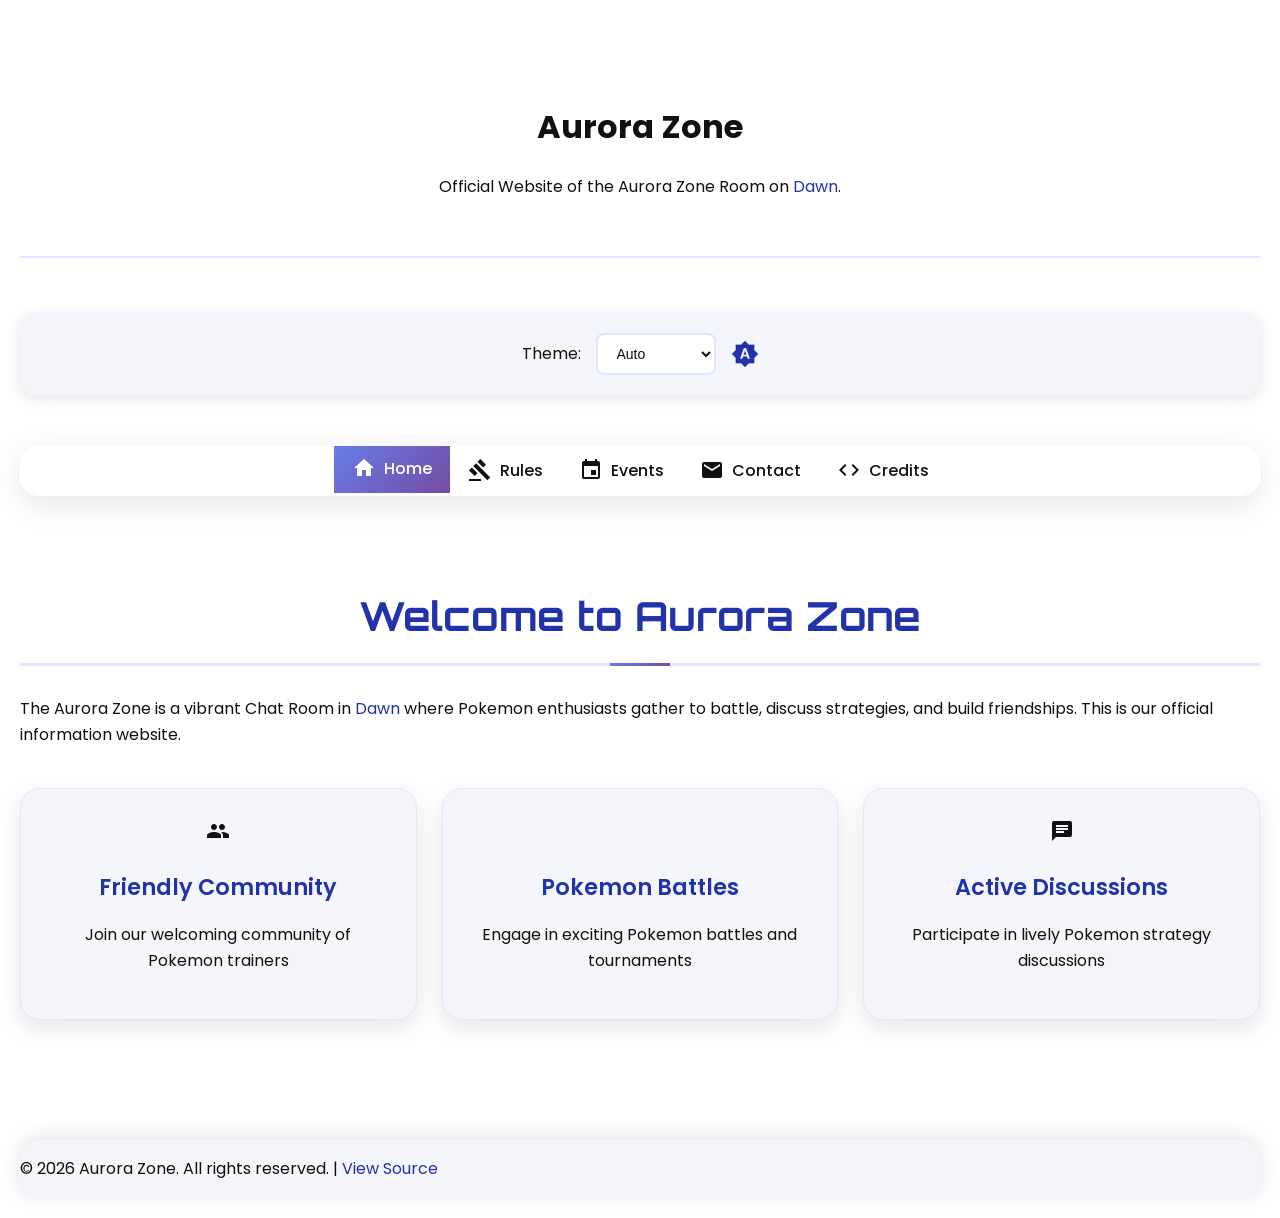
==== commit 442aa1d7: "Revert: Restore original HTML structure with basic improvements" ====
--- a/index.html
+++ b/index.html
@@ -4,7 +4,7 @@
   <meta charset="UTF-8" />
   <meta name="viewport" content="width=device-width, initial-scale=1.0" />
   <meta name="description" content="Aurora Zone - Official website of the Aurora Zone chat room on Dawn Pokemon Showdown. Join our friendly community for Pokemon battles and discussions." />
-  <meta name="keywords" content="Aurora Zone, Dawn, Pokemon Showdown, Pokemon battles, chat room, Pokemon community, tournaments, competitive pokemon" />
+  <meta name="keywords" content="Aurora Zone, Dawn, Pokemon Showdown, Pokemon battles, chat room, Pokemon community" />
   <meta name="author" content="TurboRx" />
   
   <!-- Open Graph Meta Tags -->
@@ -28,11 +28,6 @@
   <link rel="preload" href="css/styles.css" as="style" />
   <link rel="preload" href="js/scripts.js" as="script" />
   
-  <!-- Google Fonts -->
-  <link rel="preconnect" href="https://fonts.googleapis.com">
-  <link rel="preconnect" href="https://fonts.gstatic.com" crossorigin>
-  <link href="https://fonts.googleapis.com/css2?family=Poppins:wght@300;400;500;600;700&family=Orbitron:wght@400;500;700;900&display=swap" rel="stylesheet">
-  
   <!-- Google Material Icons -->
   <link href="https://fonts.googleapis.com/icon?family=Material+Icons" rel="stylesheet" />
   <!-- Link to external CSS -->
@@ -52,58 +47,13 @@
   </script>
 </head>
 <body>
-  <!-- Particle Background -->
-  <div id="particles-container"></div>
-  
-  <!-- Loading Screen -->
-  <div id="loading-screen">
-    <div class="pokeball-loader">
-      <div class="pokeball">
-        <div class="pokeball-top"></div>
-        <div class="pokeball-middle"></div>
-        <div class="pokeball-bottom"></div>
-        <div class="pokeball-center"></div>
-      </div>
-    </div>
-    <p class="loading-text">Loading Aurora Zone...</p>
-  </div>
-
-  <!-- Music Toggle -->
-  <div class="music-toggle" id="musicToggle" title="Toggle Background Music">
-    <span class="material-icons" id="musicIcon">music_off</span>
-    <audio id="bgMusic" loop>
-      <source src="https://www.soundjay.com/misc/sounds-of-nature/ambient-nature-sounds-01.wav" type="audio/wav">
-    </audio>
-  </div>
-
   <div class="page-wrapper">
     <header>
-      <div class="header-content">
-        <div class="logo-container">
-          <div class="rotating-logo">🌟</div>
-          <h1 class="glitch-text">Aurora Zone</h1>
-        </div>
-        <p class="subtitle typing-text">
-          Official Website of the Aurora Zone Room on 
-          <a href="https://dawn.psim.us/" target="_blank" rel="noopener noreferrer" aria-label="Visit Dawn Pokemon Showdown (opens in new tab)">Dawn</a>.
-        </p>
-        
-        <!-- Live Stats -->
-        <div class="live-stats">
-          <div class="stat-item">
-            <span class="stat-value" id="onlineCount">42</span>
-            <span class="stat-label">Online Trainers</span>
-          </div>
-          <div class="stat-item">
-            <span class="stat-value" id="battlesCount">18</span>
-            <span class="stat-label">Active Battles</span>
-          </div>
-          <div class="stat-item">
-            <span class="stat-value" id="membersCount">1,337</span>
-            <span class="stat-label">Total Members</span>
-          </div>
-        </div>
-      </div>
+      <h1>Aurora Zone</h1>
+      <p class="subtitle">
+        Official Website of the Aurora Zone Room on 
+        <a href="https://dawn.psim.us/" target="_blank" rel="noopener noreferrer" aria-label="Visit Dawn Pokemon Showdown (opens in new tab)">Dawn</a>.
+      </p>
     </header>
 
     <!-- Theme Toggle -->
@@ -113,7 +63,6 @@
         <option value="auto">Auto</option>
         <option value="light">Light</option>
         <option value="dark">Dark</option>
-        <option value="aurora">Aurora</option>
       </select>
       <span class="material-icons" id="themeIcon" aria-hidden="true">brightness_auto</span>
       <span id="theme-help" class="sr-only">Choose your preferred color theme</span>
@@ -121,500 +70,109 @@
 
     <nav role="navigation" aria-label="Main navigation">
       <ul>
-        <li><a href="#home" onclick="showSection('home')" aria-current="page" role="button" tabindex="0" data-section="home"><span class="material-icons" aria-hidden="true">home</span> Home</a></li>
-        <li><a href="#pokemon" onclick="showSection('pokemon')" role="button" tabindex="0" data-section="pokemon"><span class="material-icons" aria-hidden="true">catching_pokemon</span> Pokemon</a></li>
-        <li><a href="#battles" onclick="showSection('battles')" role="button" tabindex="0" data-section="battles"><span class="material-icons" aria-hidden="true">sports_mma</span> Battles</a></li>
-        <li><a href="#leaderboard" onclick="showSection('leaderboard')" role="button" tabindex="0" data-section="leaderboard"><span class="material-icons" aria-hidden="true">leaderboard</span> Leaderboard</a></li>
-        <li><a href="#events" onclick="showSection('events')" role="button" tabindex="0" data-section="events"><span class="material-icons" aria-hidden="true">event</span> Events</a></li>
-        <li><a href="#games" onclick="showSection('games')" role="button" tabindex="0" data-section="games"><span class="material-icons" aria-hidden="true">games</span> Games</a></li>
-        <li><a href="#rules" onclick="showSection('rules')" role="button" tabindex="0" data-section="rules"><span class="material-icons" aria-hidden="true">gavel</span> Rules</a></li>
-        <li><a href="#contact" onclick="showSection('contact')" role="button" tabindex="0" data-section="contact"><span class="material-icons" aria-hidden="true">email</span> Contact</a></li>
-        <li><a href="#credits" onclick="showSection('credits')" role="button" tabindex="0" data-section="credits"><span class="material-icons" aria-hidden="true">code</span> Credits</a></li>
+        <li><a href="#home" onclick="showSection('home')" aria-current="page" role="button" tabindex="0"><span class="material-icons" aria-hidden="true">home</span> Home</a></li>
+        <li><a href="#rules" onclick="showSection('rules')" role="button" tabindex="0"><span class="material-icons" aria-hidden="true">gavel</span> Rules</a></li>
+        <li><a href="#events" onclick="showSection('events')" role="button" tabindex="0"><span class="material-icons" aria-hidden="true">event</span> Events</a></li>
+        <li><a href="#contact" onclick="showSection('contact')" role="button" tabindex="0"><span class="material-icons" aria-hidden="true">email</span> Contact</a></li>
+        <li><a href="#credits" onclick="showSection('credits')" role="button" tabindex="0"><span class="material-icons" aria-hidden="true">code</span> Credits</a></li>
       </ul>
     </nav>
 
     <main role="main">
-      <!-- Home Section -->
       <section id="home" class="active" aria-labelledby="home-title">
         <h2 id="home-title">Welcome to Aurora Zone</h2>
-        <p>The Aurora Zone is a vibrant Chat Room in <a href="https://dawn.psim.us/" target="_blank" rel="noopener noreferrer">Dawn</a> where Pokemon enthusiasts gather to battle, discuss strategies, and build friendships. Join our legendary community!</p>
+        <p>The Aurora Zone is a vibrant Chat Room in <a href="https://dawn.psim.us/" target="_blank" rel="noopener noreferrer" aria-label="Visit Dawn Pokemon Showdown (opens in new tab)">Dawn</a> where Pokemon enthusiasts gather to battle, discuss strategies, and build friendships. This is our official information website.</p>
         
-        <!-- Interactive Welcome Card -->
-        <div class="welcome-card">
-          <div class="pokemon-silhouette"></div>
-          <h3>Ready to become a Pokemon Master?</h3>
-          <button class="cta-button" onclick="showSection('battles')">
-            <span class="material-icons">flash_on</span>
-            Start Your Journey
-          </button>
-        </div>
-
         <div class="feature-highlights">
-          <div class="feature-card" data-aos="fade-up">
-            <div class="card-icon">👥</div>
+          <div class="feature-card">
+            <span class="material-icons">group</span>
             <h3>Friendly Community</h3>
             <p>Join our welcoming community of Pokemon trainers</p>
-            <div class="card-stats">1,337+ Members</div>
           </div>
-          <div class="feature-card" data-aos="fade-up" data-aos-delay="100">
-            <div class="card-icon">⚔️</div>
-            <h3>Epic Battles</h3>
+          <div class="feature-card">
+            <span class="material-icons">sports_esports</span>
+            <h3>Pokemon Battles</h3>
             <p>Engage in exciting Pokemon battles and tournaments</p>
-            <div class="card-stats">50+ Daily Battles</div>
           </div>
-          <div class="feature-card" data-aos="fade-up" data-aos-delay="200">
-            <div class="card-icon">💬</div>
+          <div class="feature-card">
+            <span class="material-icons">chat</span>
             <h3>Active Discussions</h3>
             <p>Participate in lively Pokemon strategy discussions</p>
-            <div class="card-stats">24/7 Chat Active</div>
           </div>
         </div>
-
-        <!-- Daily Pokemon Showcase -->
-        <div class="daily-pokemon" data-aos="fade-up">
-          <h3>🌟 Pokemon of the Day</h3>
-          <div class="pokemon-showcase" id="dailyPokemon">
-            <div class="pokemon-card">
-              <div class="pokemon-image">
-                <div class="shiny-effect"></div>
-                <span class="pokemon-sprite">⚡</span>
-              </div>
-              <div class="pokemon-info">
-                <h4 id="pokemonName">Pikachu</h4>
-                <p class="pokemon-type">Electric Type</p>
-                <div class="pokemon-stats">
-                  <span class="stat">HP: 35</span>
-                  <span class="stat">ATK: 55</span>
-                  <span class="stat">DEF: 40</span>
-                </div>
-              </div>
+      </section>
+      
+      <section id="rules" aria-labelledby="rules-title">
+        <h2 id="rules-title">Room Rules</h2>
+        <ul role="list">
+          <li>Be respectful and kind to all users in the community</li>
+          <li>Follow all <a href="https://dawn.psim.us/" target="_blank" rel="noopener noreferrer" aria-label="Visit Dawn Pokemon Showdown guidelines (opens in new tab)">Dawn</a> server guidelines and policies</li>
+          <li>No spamming, excessive caps, or unauthorized advertising</li>
+          <li>Keep discussions friendly, appropriate, and Pokemon-related</li>
+          <li>Use English as the primary language for communication</li>
+          <li>Report any issues to room moderators promptly</li>
+        </ul>
+      </section>
+      
+      <section id="events" aria-labelledby="events-title">
+        <h2 id="events-title">Upcoming Events</h2>
+        <div class="events-container">
+          <div class="event-card">
+            <span class="material-icons">schedule</span>
+            <h3>Weekly Tournaments</h3>
+            <p>Join our weekly Pokemon tournaments every Saturday at 8 PM UTC</p>
+          </div>
+          <div class="event-card">
+            <span class="material-icons">celebration</span>
+            <h3>Special Events</h3>
+            <p>Stay tuned for special themed events and celebrations throughout the month</p>
+          </div>
+        </div>
+        <p class="events-notice">More event announcements will appear here soon. Follow our room for updates!</p>
+      </section>
+      
+      <section id="contact" aria-labelledby="contact-title">
+        <h2 id="contact-title">Contact & Links</h2>
+        <div class="contact-info">
+          <div class="contact-item">
+            <span class="material-icons">public</span>
+            <div>
+              <h3>Visit Our Room</h3>
+              <p>Join us at <a href="https://dawn.psim.us/aurorazone" target="_blank" rel="noopener noreferrer" aria-label="Join Aurora Zone room on Dawn (opens in new tab)">dawn.psim.us/aurorazone</a></p>
+            </div>
+          </div>
+          <div class="contact-item">
+            <span class="material-icons">info</span>
+            <div>
+              <h3>Dawn Pokemon Showdown</h3>
+              <p>Main server: <a href="https://dawn.psim.us/" target="_blank" rel="noopener noreferrer" aria-label="Visit Dawn Pokemon Showdown main page (opens in new tab)">dawn.psim.us</a></p>
             </div>
           </div>
         </div>
       </section>
-
-      <!-- Pokemon Section -->
-      <section id="pokemon" aria-labelledby="pokemon-title">
-        <h2 id="pokemon-title">Pokemon Collection</h2>
-        
-        <!-- Pokemon Type Filter -->
-        <div class="type-filter">
-          <button class="type-btn active" onclick="filterPokemon('all')">All</button>
-          <button class="type-btn fire-type" onclick="filterPokemon('fire')">Fire</button>
-          <button class="type-btn water-type" onclick="filterPokemon('water')">Water</button>
-          <button class="type-btn grass-type" onclick="filterPokemon('grass')">Grass</button>
-          <button class="type-btn electric-type" onclick="filterPokemon('electric')">Electric</button>
-          <button class="type-btn psychic-type" onclick="filterPokemon('psychic')">Psychic</button>
-          <button class="type-btn dark-type" onclick="filterPokemon('dark')">Dark</button>
+      
+      <section id="credits" aria-labelledby="credits-title">
+        <h2 id="credits-title">Credits & Contributors</h2>
+        <div class="credit-box">
+          <h3 class="custom-name">TurboRx</h3>
+          <p class="credit-role-badges">
+            <span class="badge role-dev" role="img" aria-label="Lead Developer">Lead Developer</span>
+            <span class="badge role-maintainer" role="img" aria-label="Project Maintainer">Maintainer</span>
+          </p>
+          <p class="credit-description">Creator and maintainer of the Aurora Zone website and community initiatives.</p>
         </div>
-
-        <div class="pokemon-grid" id="pokemonGrid">
-          <!-- Pokemon cards will be dynamically generated -->
-        </div>
-      </section>
-
-      <!-- Battle Simulator Section -->
-      <section id="battles" aria-labelledby="battles-title">
-        <h2 id="battles-title">Battle Simulator</h2>
-        
-        <div class="battle-arena">
-          <div class="battlefield">
-            <div class="pokemon-slot player1">
-              <div class="pokemon-avatar" id="player1Pokemon">
-                <span class="pokemon-emoji">🔥</span>
-                <div class="hp-bar">
-                  <div class="hp-fill" style="width: 100%"></div>
-                </div>
-                <span class="pokemon-level">Lv. 50</span>
-              </div>
-            </div>
-            
-            <div class="vs-indicator">
-              <span class="vs-text">VS</span>
-              <div class="lightning-effect"></div>
-            </div>
-            
-            <div class="pokemon-slot player2">
-              <div class="pokemon-avatar" id="player2Pokemon">
-                <span class="pokemon-emoji">💧</span>
-                <div class="hp-bar">
-                  <div class="hp-fill" style="width: 100%"></div>
-                </div>
-                <span class="pokemon-level">Lv. 50</span>
-              </div>
-            </div>
-          </div>
-          
-          <div class="battle-controls">
-            <button class="battle-btn" onclick="simulateBattle()">
-              <span class="material-icons">flash_on</span>
-              Start Battle!
-            </button>
-            <button class="battle-btn secondary" onclick="randomizePokemon()">
-              <span class="material-icons">shuffle</span>
-              Random Pokemon
-            </button>
-          </div>
-        </div>
-
-        <div class="battle-log" id="battleLog">
-          <h4>Battle Log</h4>
-          <div class="log-content" id="logContent">
-            <p>Select Pokemon and start a battle!</p>
-          </div>
-        </div>
-      </section>
-
-      <!-- Leaderboard Section -->
-      <section id="leaderboard" aria-labelledby="leaderboard-title">
-        <h2 id="leaderboard-title">🏆 Champion Leaderboard</h2>
-        
-        <div class="leaderboard-filters">
-          <button class="filter-btn active" onclick="filterLeaderboard('weekly')">Weekly</button>
-          <button class="filter-btn" onclick="filterLeaderboard('monthly')">Monthly</button>
-          <button class="filter-btn" onclick="filterLeaderboard('alltime')">All Time</button>
-        </div>
-
-        <div class="leaderboard-container">
-          <div class="podium">
-            <div class="podium-place second">
-              <div class="trainer-avatar">🥈</div>
-              <h4>PokeChamp99</h4>
-              <p>1,847 ELO</p>
-            </div>
-            <div class="podium-place first">
-              <div class="trainer-avatar champion">👑</div>
-              <h4>MasterTrainer</h4>
-              <p>2,156 ELO</p>
-            </div>
-            <div class="podium-place third">
-              <div class="trainer-avatar">🥉</div>
-              <h4>EliteFour_Dawn</h4>
-              <p>1,634 ELO</p>
-            </div>
-          </div>
-
-          <div class="leaderboard-list">
-            <div class="leaderboard-item">
-              <span class="rank">4</span>
-              <div class="trainer-info">
-                <span class="trainer-name">GymLeader_Brock</span>
-                <span class="trainer-badges">⭐⭐⭐</span>
-              </div>
-              <span class="elo">1,523</span>
-            </div>
-            <div class="leaderboard-item">
-              <span class="rank">5</span>
-              <div class="trainer-info">
-                <span class="trainer-name">TeamRocket_Jessie</span>
-                <span class="trainer-badges">⭐⭐</span>
-              </div>
-              <span class="elo">1,445</span>
-            </div>
-          </div>
-        </div>
-      </section>
-
-      <!-- Events Section -->
-      <section id="events" aria-labelledby="events-title">
-        <h2 id="events-title">🎉 Upcoming Events</h2>
-        
-        <!-- Event Countdown -->
-        <div class="event-countdown" data-aos="zoom-in">
-          <h3>Next Tournament</h3>
-          <div class="countdown" id="eventCountdown">
-            <div class="time-unit">
-              <span class="time-value" id="days">07</span>
-              <span class="time-label">Days</span>
-            </div>
-            <div class="time-unit">
-              <span class="time-value" id="hours">14</span>
-              <span class="time-label">Hours</span>
-            </div>
-            <div class="time-unit">
-              <span class="time-value" id="minutes">32</span>
-              <span class="time-label">Minutes</span>
-            </div>
-            <div class="time-unit">
-              <span class="time-value" id="seconds">08</span>
-              <span class="time-label">Seconds</span>
-            </div>
-          </div>
-        </div>
-
-        <div class="events-container">
-          <div class="event-card major-event" data-aos="slide-right">
-            <div class="event-badge">MAJOR</div>
-            <div class="event-icon">🏆</div>
-            <div class="event-content">
-              <h3>Aurora Championship 2025</h3>
-              <p>The biggest tournament of the year with amazing prizes!</p>
-              <div class="event-details">
-                <span class="event-date">Dec 15, 2025</span>
-                <span class="event-prize">💰 $500 Prize Pool</span>
-              </div>
-              <button class="register-btn">Register Now</button>
-            </div>
-          </div>
-
-          <div class="event-card" data-aos="slide-left">
-            <div class="event-icon">⚔️</div>
-            <div class="event-content">
-              <h3>Weekly Battle Royale</h3>
-              <p>Free-for-all battles every Saturday night!</p>
-              <div class="event-details">
-                <span class="event-date">Every Saturday 8PM UTC</span>
-              </div>
-            </div>
-          </div>
-
-          <div class="event-card" data-aos="slide-right">
-            <div class="event-icon">🎭</div>
-            <div class="event-content">
-              <h3>Themed Team Building</h3>
-              <p>Build teams around fun themes and restrictions</p>
-              <div class="event-details">
-                <span class="event-date">Dec 8, 2025</span>
-              </div>
-            </div>
-          </div>
-        </div>
-      </section>
-
-      <!-- Mini Games Section -->
-      <section id="games" aria-labelledby="games-title">
-        <h2 id="games-title">🎮 Mini Games</h2>
-        
-        <div class="games-grid">
-          <!-- Pokemon Guessing Game -->
-          <div class="game-card" data-aos="flip-left">
-            <h3>🔍 Who's That Pokemon?</h3>
-            <div class="game-area">
-              <div class="pokemon-silhouette-game" id="guessPokemon">
-                <div class="mystery-pokemon">❓</div>
-              </div>
-              <div class="game-controls">
-                <input type="text" id="pokemonGuess" placeholder="Enter Pokemon name...">
-                <button onclick="checkGuess()">Guess!</button>
-              </div>
-              <div class="game-score">Score: <span id="guessScore">0</span></div>
-            </div>
-          </div>
-
-          <!-- Type Effectiveness Quiz -->
-          <div class="game-card" data-aos="flip-right">
-            <h3>⚡ Type Effectiveness Quiz</h3>
-            <div class="game-area">
-              <div class="quiz-question" id="typeQuiz">
-                <p>What's super effective against Fire type?</p>
-                <div class="quiz-options">
-                  <button onclick="selectAnswer('water')">Water</button>
-                  <button onclick="selectAnswer('grass')">Grass</button>
-                  <button onclick="selectAnswer('fire')">Fire</button>
-                  <button onclick="selectAnswer('electric')">Electric</button>
-                </div>
-              </div>
-              <div class="game-score">Streak: <span id="quizStreak">0</span></div>
-            </div>
-          </div>
-
-          <!-- Pokemon Memory Game -->
-          <div class="game-card" data-aos="flip-up">
-            <h3>🧠 Memory Challenge</h3>
-            <div class="game-area">
-              <div class="memory-grid" id="memoryGame">
-                <!-- Memory cards will be generated -->
-              </div>
-              <button onclick="startMemoryGame()" class="start-game-btn">Start Game</button>
-              <div class="game-score">Moves: <span id="memoryMoves">0</span></div>
-            </div>
-          </div>
-        </div>
-      </section>
-
-      <!-- Rules Section -->
-      <section id="rules" aria-labelledby="rules-title">
-        <h2 id="rules-title">📋 Room Rules & Guidelines</h2>
-        
-        <div class="rules-container">
-          <div class="rule-category">
-            <h3>🤝 General Conduct</h3>
-            <ul>
-              <li>Be respectful and kind to all community members</li>
-              <li>Use appropriate language suitable for all ages</li>
-              <li>Help create a welcoming environment for new trainers</li>
-              <li>Respect different skill levels and play styles</li>
-            </ul>
-          </div>
-
-          <div class="rule-category">
-            <h3>⚔️ Battle Guidelines</h3>
-            <ul>
-              <li>No timer stalling or excessive delays</li>
-              <li>Follow agreed-upon battle formats and rules</li>
-              <li>Good sportsmanship in victory and defeat</li>
-              <li>No hacked or illegal Pokemon in competitive play</li>
-            </ul>
-          </div>
-
-          <div class="rule-category">
-            <h3>🚫 Prohibited Actions</h3>
-            <ul>
-              <li>Spamming messages or excessive caps usage</li>
-              <li>Advertising other servers or unrelated content</li>
-              <li>Harassment, discrimination, or toxic behavior</li>
-              <li>Sharing inappropriate content or links</li>
-            </ul>
-          </div>
-
-          <div class="enforcement-info">
-            <h3>⚖️ Rule Enforcement</h3>
-            <p>Violations may result in warnings, temporary mutes, or permanent bans depending on severity. Our moderators are here to help maintain a positive environment for everyone.</p>
-          </div>
-        </div>
-      </section>
-
-      <!-- Contact Section -->
-      <section id="contact" aria-labelledby="contact-title">
-        <h2 id="contact-title">📞 Contact & Links</h2>
-        
-        <div class="contact-grid">
-          <div class="contact-card primary" data-aos="zoom-in">
-            <div class="contact-icon">🌐</div>
-            <h3>Join Aurora Zone</h3>
-            <p>Visit our room on Dawn Pokemon Showdown</p>
-            <a href="https://dawn.psim.us/aurorazone" target="_blank" rel="noopener noreferrer" class="contact-link">
-              dawn.psim.us/aurorazone
-            </a>
-          </div>
-
-          <div class="contact-card" data-aos="zoom-in" data-aos-delay="100">
-            <div class="contact-icon">💬</div>
-            <h3>Discord Server</h3>
-            <p>Join our Discord for announcements and chat</p>
-            <a href="#" class="contact-link">Coming Soon!</a>
-          </div>
-
-          <div class="contact-card" data-aos="zoom-in" data-aos-delay="200">
-            <div class="contact-icon">📧</div>
-            <h3>Contact Staff</h3>
-            <p>Reach out to our moderation team</p>
-            <a href="mailto:aurora@dawn.psim.us" class="contact-link">aurora@dawn.psim.us</a>
-          </div>
-        </div>
-
-        <div class="social-links">
-          <h3>Follow Us</h3>
-          <div class="social-buttons">
-            <a href="#" class="social-btn github" title="GitHub">
-              <span class="material-icons">code</span>
-            </a>
-            <a href="#" class="social-btn twitter" title="Twitter">
-              <span class="material-icons">alternate_email</span>
-            </a>
-            <a href="#" class="social-btn youtube" title="YouTube">
-              <span class="material-icons">play_circle</span>
-            </a>
-          </div>
-        </div>
-      </section>
-
-      <!-- Credits Section -->
-      <section id="credits" aria-labelledby="credits-title">
-        <h2 id="credits-title">🏅 Credits & Contributors</h2>
-        
-        <div class="credits-grid">
-          <div class="credit-box founder">
-            <div class="contributor-avatar">👑</div>
-            <h3 class="custom-name">TurboRx</h3>
-            <p class="credit-role-badges">
-              <span class="badge role-founder">Founder</span>
-              <span class="badge role-dev">Lead Developer</span>
-              <span class="badge role-maintainer">Maintainer</span>
-            </p>
-            <p class="credit-description">Creator and maintainer of the Aurora Zone website and community initiatives. Passionate about creating engaging Pokemon experiences.</p>
-            <div class="contributor-stats">
-              <span>🎯 500+ Commits</span>
-              <span>⚡ 2+ Years Active</span>
-            </div>
-          </div>
-
-          <div class="acknowledgments">
-            <h3>🙏 Special Thanks</h3>
-            <div class="thanks-grid">
-              <div class="thanks-item">
-                <span class="thanks-icon">🌅</span>
-                <div>
-                  <h4>Dawn Pokemon Showdown</h4>
-                  <p>For providing the amazing platform</p>
-                </div>
-              </div>
-              <div class="thanks-item">
-                <span class="thanks-icon">👥</span>
-                <div>
-                  <h4>Aurora Zone Community</h4>
-                  <p>For inspiration, feedback, and support</p>
-                </div>
-              </div>
-              <div class="thanks-item">
-                <span class="thanks-icon">🎨</span>
-                <div>
-                  <h4>Google Material Icons</h4>
-                  <p>For the beautiful iconography</p>
-                </div>
-              </div>
-            </div>
-          </div>
-        </div>
-
-        <div class="open-source-info">
-          <h3>💻 Open Source</h3>
-          <p>This website is open source and welcomes contributions from the community. Check out our GitHub repository to get involved!</p>
-          <a href="https://github.com/TurboRx/Aurora-Zone-Webpage" target="_blank" rel="noopener noreferrer" class="github-link">
-            <span class="material-icons">code</span>
-            View on GitHub
-          </a>
+        <div class="acknowledgments">
+          <h3>Special Thanks</h3>
+          <p>Thanks to the Dawn Pokemon Showdown community and all Aurora Zone members who make our room a welcoming place for Pokemon enthusiasts.</p>
         </div>
       </section>
     </main>
 
     <footer role="contentinfo">
-      <div class="footer-content">
-        <div class="footer-section">
-          <h4>🌟 Aurora Zone</h4>
-          <p>The premier Pokemon community on Dawn</p>
-        </div>
-        <div class="footer-section">
-          <h4>Quick Links</h4>
-          <ul>
-            <li><a href="https://dawn.psim.us/aurorazone">Join Room</a></li>
-            <li><a href="#events" onclick="showSection('events')">Events</a></li>
-            <li><a href="#leaderboard" onclick="showSection('leaderboard')">Rankings</a></li>
-          </ul>
-        </div>
-        <div class="footer-section">
-          <h4>Resources</h4>
-          <ul>
-            <li><a href="#rules" onclick="showSection('rules')">Rules</a></li>
-            <li><a href="https://github.com/TurboRx/Aurora-Zone-Webpage">GitHub</a></li>
-            <li><a href="#contact" onclick="showSection('contact')">Contact</a></li>
-          </ul>
-        </div>
-      </div>
-      <div class="footer-bottom">
-        <p>© <span id="year" aria-live="polite">2025</span> Aurora Zone. Made with ❤️ for the Pokemon community.</p>
-      </div>
+      <p>© <span id="year" aria-live="polite">2025</span> Aurora Zone. All rights reserved. | 
+      <a href="https://github.com/TurboRx/Aurora-Zone-Webpage" target="_blank" rel="noopener noreferrer" aria-label="View source code on GitHub (opens in new tab)">View Source</a></p>
     </footer>
   </div>
-
-  <!-- Back to Top Button -->
-  <button id="backToTop" class="back-to-top" onclick="scrollToTop()" title="Back to top">
-    <span class="material-icons">keyboard_arrow_up</span>
-  </button>
-
-  <!-- Notification System -->
-  <div id="notifications" class="notifications-container"></div>
-
   <!-- Link to external JS -->
   <script src="js/scripts.js"></script>
 </body>
--- a/css/styles.css
+++ b/css/styles.css
@@ -1,4 +1,9 @@
-/* CSS Custom Properties for Theme Support */
+/* Advanced Aurora Zone CSS with Interactive Features */
+
+/* Import Google Fonts */
+@import url('https://fonts.googleapis.com/css2?family=Poppins:wght@300;400;500;600;700&family=Orbitron:wght@400;500;700;900&display=swap');
+
+/* CSS Custom Properties for Enhanced Theme Support */
 :root {
   --bg: #ffffff;
   --text: #111111;
@@ -11,6 +16,9 @@
   --success: #27ae60;
   --warning: #f39c12;
   --error: #e74c3c;
+  --gradient-primary: linear-gradient(135deg, #667eea 0%, #764ba2 100%);
+  --gradient-secondary: linear-gradient(135deg, #f093fb 0%, #f5576c 100%);
+  --gradient-aurora: linear-gradient(45deg, #00c6ff, #0072ff, #9d50bb, #6e48aa);
 }
 
 /* Dark Theme Variables */
@@ -23,12 +31,11 @@
   --border: #334488;
   --shadow: rgba(0, 0, 0, 0.3);
   --shadow-hover: rgba(0, 0, 0, 0.4);
-  --success: #2ecc71;
-  --warning: #f1c40f;
-  --error: #ff6b6b;
-}
-
-/* Light Theme Explicit Variables (for consistency) */
+  --gradient-primary: linear-gradient(135deg, #4c6ef5 0%, #364fc7 100%);
+  --gradient-secondary: linear-gradient(135deg, #845ec2 0%, #6741d9 100%);
+}
+
+/* Light Theme Explicit Variables */
 body.light {
   --bg: #ffffff;
   --text: #111111;
@@ -40,6 +47,20 @@
   --shadow-hover: rgba(0, 0, 0, 0.15);
 }
 
+/* Aurora Theme Variables */
+body.aurora {
+  --bg: linear-gradient(135deg, #0c0c0c 0%, #1a1a2e 50%, #16213e 100%);
+  --text: #00f5ff;
+  --card: rgba(0, 245, 255, 0.1);
+  --accent: #00f5ff;
+  --accent-hover: #39ff14;
+  --border: rgba(0, 245, 255, 0.3);
+  --shadow: rgba(0, 245, 255, 0.2);
+  --shadow-hover: rgba(0, 245, 255, 0.4);
+  --gradient-primary: linear-gradient(135deg, #00f5ff 0%, #39ff14 100%);
+  --gradient-aurora: linear-gradient(45deg, #00f5ff, #39ff14, #ff073a, #ffbd03);
+}
+
 /* Base Styles */
 * {
   box-sizing: border-box;
@@ -47,12 +68,161 @@
 
 body {
   margin: 0;
-  font-family: 'Segoe UI', Tahoma, Geneva, Verdana, sans-serif;
-  background-color: var(--bg);
+  font-family: 'Poppins', 'Segoe UI', sans-serif;
+  background: var(--bg);
   color: var(--text);
   line-height: 1.6;
-  transition: background-color 0.3s ease, color 0.3s ease;
+  transition: all 0.3s ease;
   scroll-behavior: smooth;
+  overflow-x: hidden;
+}
+
+body.aurora {
+  background: var(--bg);
+  background-attachment: fixed;
+}
+
+/* Particle Background */
+#particles-container {
+  position: fixed;
+  top: 0;
+  left: 0;
+  width: 100%;
+  height: 100%;
+  pointer-events: none;
+  z-index: -1;
+  opacity: 0.6;
+}
+
+.particle {
+  position: absolute;
+  border-radius: 50%;
+  background: var(--accent);
+  animation: float 6s ease-in-out infinite;
+}
+
+@keyframes float {
+  0%, 100% { transform: translateY(0px) rotate(0deg); }
+  50% { transform: translateY(-20px) rotate(180deg); }
+}
+
+/* Loading Screen */
+#loading-screen {
+  position: fixed;
+  top: 0;
+  left: 0;
+  width: 100%;
+  height: 100%;
+  background: linear-gradient(135deg, #667eea 0%, #764ba2 100%);
+  display: flex;
+  flex-direction: column;
+  justify-content: center;
+  align-items: center;
+  z-index: 9999;
+  transition: opacity 0.5s ease;
+}
+
+.pokeball-loader {
+  width: 80px;
+  height: 80px;
+  position: relative;
+  margin-bottom: 20px;
+}
+
+.pokeball {
+  width: 100%;
+  height: 100%;
+  border-radius: 50%;
+  position: relative;
+  animation: spin 2s linear infinite;
+}
+
+.pokeball-top {
+  width: 100%;
+  height: 50%;
+  background: #ff0000;
+  border-top-left-radius: 80px;
+  border-top-right-radius: 80px;
+  border-bottom: 2px solid #333;
+}
+
+.pokeball-bottom {
+  width: 100%;
+  height: 50%;
+  background: #ffffff;
+  border-bottom-left-radius: 80px;
+  border-bottom-right-radius: 80px;
+  border-top: 2px solid #333;
+}
+
+.pokeball-middle {
+  position: absolute;
+  top: 50%;
+  left: 50%;
+  transform: translate(-50%, -50%);
+  width: 20px;
+  height: 20px;
+  background: #333;
+  border-radius: 50%;
+  border: 3px solid #fff;
+  z-index: 1;
+}
+
+.pokeball-center {
+  position: absolute;
+  top: 50%;
+  left: 50%;
+  transform: translate(-50%, -50%);
+  width: 8px;
+  height: 8px;
+  background: #fff;
+  border-radius: 50%;
+  z-index: 2;
+}
+
+@keyframes spin {
+  0% { transform: rotate(0deg); }
+  100% { transform: rotate(360deg); }
+}
+
+.loading-text {
+  color: white;
+  font-size: 18px;
+  font-weight: 600;
+  animation: pulse 1.5s ease-in-out infinite;
+}
+
+@keyframes pulse {
+  0%, 100% { opacity: 0.7; }
+  50% { opacity: 1; }
+}
+
+/* Music Toggle */
+.music-toggle {
+  position: fixed;
+  top: 20px;
+  right: 20px;
+  z-index: 1000;
+  background: var(--card);
+  border-radius: 50%;
+  width: 50px;
+  height: 50px;
+  display: flex;
+  align-items: center;
+  justify-content: center;
+  cursor: pointer;
+  box-shadow: 0 4px 12px var(--shadow);
+  transition: all 0.3s ease;
+}
+
+.music-toggle:hover {
+  transform: scale(1.1);
+  box-shadow: 0 6px 20px var(--shadow-hover);
+}
+
+.music-toggle .material-icons {
+  color: var(--accent);
+  font-size: 24px;
 }
 
 /* Screen Reader Only Content */
@@ -70,50 +240,148 @@
 
 /* Page Layout */
 .page-wrapper {
-  max-width: 1200px;
+  max-width: 1400px;
   margin: 0 auto;
   padding: 20px;
   min-height: 100vh;
   display: flex;
   flex-direction: column;
+  position: relative;
+  z-index: 1;
 }
 
 /* Header Styles */
 header {
   text-align: center;
-  padding: 40px 0 20px;
+  padding: 60px 0 40px;
   border-bottom: 2px solid var(--border);
+  margin-bottom: 30px;
+  position: relative;
+  overflow: hidden;
+}
+
+.header-content {
+  position: relative;
+  z-index: 2;
+}
+
+.logo-container {
+  display: flex;
+  align-items: center;
+  justify-content: center;
+  gap: 20px;
   margin-bottom: 20px;
 }
 
-header h1 {
+.rotating-logo {
+  font-size: 4rem;
+  animation: rotate 10s linear infinite;
+  filter: drop-shadow(0 0 10px var(--accent));
+}
+
+@keyframes rotate {
+  0% { transform: rotate(0deg); }
+  100% { transform: rotate(360deg); }
+}
+
+.glitch-text {
+  font-family: 'Orbitron', monospace;
+  font-size: clamp(2.5rem, 6vw, 4rem);
+  font-weight: 900;
+  color: var(--accent);
+  text-shadow: 0 0 20px var(--accent);
   margin: 0;
-  font-size: clamp(2rem, 5vw, 3rem);
+  animation: glitch 3s ease-in-out infinite;
+}
+
+@keyframes glitch {
+  0%, 90%, 100% {
+    text-shadow: 0 0 20px var(--accent);
+  }
+  95% {
+    text-shadow: 2px 0 0 #ff0000, -2px 0 0 #00ffff, 0 0 20px var(--accent);
+  }
+}
+
+.typing-text {
+  font-size: clamp(1rem, 2.5vw, 1.2rem);
+  opacity: 0.9;
+  margin: 15px 0 30px;
+  overflow: hidden;
+  white-space: nowrap;
+  animation: typewriter 4s steps(60) 1s both;
+}
+
+@keyframes typewriter {
+  0% { width: 0; }
+  100% { width: 100%; }
+}
+
+/* Live Stats */
+.live-stats {
+  display: flex;
+  justify-content: center;
+  gap: 30px;
+  margin-top: 30px;
+  flex-wrap: wrap;
+}
+
+.stat-item {
+  text-align: center;
+  padding: 15px 25px;
+  background: var(--card);
+  border-radius: 15px;
+  box-shadow: 0 4px 12px var(--shadow);
+  transition: transform 0.3s ease;
+  border: 1px solid var(--border);
+}
+
+.stat-item:hover {
+  transform: translateY(-5px);
+}
+
+.stat-value {
+  display: block;
+  font-size: 2rem;
+  font-weight: 700;
   color: var(--accent);
-  font-weight: 700;
-  text-shadow: 0 2px 4px var(--shadow);
-}
-
-.subtitle {
-  font-size: clamp(1rem, 2.5vw, 1.2rem);
-  color: var(--text);
-  margin: 10px 0 0;
-  opacity: 0.9;
+  font-family: 'Orbitron', monospace;
+}
+
+.stat-label {
+  display: block;
+  font-size: 0.9rem;
+  opacity: 0.8;
+  margin-top: 5px;
 }
 
 /* Link Styles */
 a {
   color: var(--accent);
   text-decoration: none;
-  transition: color 0.2s ease;
+  transition: all 0.2s ease;
+  position: relative;
 }
 
 a:hover,
 a:focus {
   color: var(--accent-hover);
-  text-decoration: underline;
-  outline: 2px solid var(--accent);
-  outline-offset: 2px;
+  text-decoration: none;
+}
+
+a::after {
+  content: '';
+  position: absolute;
+  bottom: -2px;
+  left: 0;
+  width: 0;
+  height: 2px;
+  background: var(--accent);
+  transition: width 0.3s ease;
+}
+
+a:hover::after {
+  width: 100%;
 }
 
 /* Theme Toggle Styles */
@@ -121,28 +389,25 @@
   display: flex;
   align-items: center;
   justify-content: center;
-  gap: 10px;
-  margin: 20px 0;
-  padding: 15px;
-  background-color: var(--card);
-  border-radius: 10px;
-  box-shadow: 0 2px 8px var(--shadow);
-}
-
-.theme-toggle label {
-  font-weight: 600;
-  color: var(--text);
+  gap: 15px;
+  margin: 25px 0;
+  padding: 20px;
+  background: var(--card);
+  border-radius: 15px;
+  box-shadow: 0 4px 15px var(--shadow);
+  backdrop-filter: blur(10px);
 }
 
 .theme-toggle select {
-  padding: 8px 12px;
+  padding: 10px 15px;
   border: 2px solid var(--border);
-  border-radius: 6px;
-  background-color: var(--bg);
+  border-radius: 8px;
+  background: var(--bg);
   color: var(--text);
   font-size: 14px;
   cursor: pointer;
-  transition: border-color 0.2s ease, box-shadow 0.2s ease;
+  transition: all 0.2s ease;
+  min-width: 120px;
 }
 
 .theme-toggle select:focus {
@@ -153,12 +418,16 @@
 
 #themeIcon {
   color: var(--accent);
-  font-size: 24px;
+  font-size: 28px;
+  animation: pulse 2s ease-in-out infinite;
 }
 
 /* Navigation Styles */
 nav {
-  margin: 20px 0;
+  margin: 25px 0;
+  position: sticky;
+  top: 20px;
+  z-index: 100;
 }
 
 nav ul {
@@ -167,11 +436,13 @@
   list-style: none;
   padding: 0;
   margin: 0;
-  background-color: var(--card);
-  border-radius: 12px;
-  box-shadow: 0 4px 12px var(--shadow);
+  background: rgba(255, 255, 255, 0.1);
+  backdrop-filter: blur(20px);
+  border-radius: 20px;
+  box-shadow: 0 8px 32px rgba(0, 0, 0, 0.1);
   flex-wrap: wrap;
   overflow: hidden;
+  border: 1px solid rgba(255, 255, 255, 0.2);
 }
 
 nav li {
@@ -182,213 +453,1080 @@
   display: flex;
   align-items: center;
   gap: 8px;
-  padding: 15px 20px;
+  padding: 12px 18px;
   color: var(--text);
-  font-weight: 600;
+  font-weight: 500;
   text-decoration: none;
-  transition: all 0.2s ease;
-  border-radius: 0;
+  transition: all 0.3s cubic-bezier(0.4, 0, 0.2, 1);
   position: relative;
-  outline: none;
+  overflow: hidden;
+}
+
+nav a::before {
+  content: '';
+  position: absolute;
+  top: 0;
+  left: -100%;
+  width: 100%;
+  height: 100%;
+  background: var(--gradient-primary);
+  transition: left 0.3s ease;
+  z-index: -1;
+}
+
+nav a:hover::before,
+nav a[aria-current="page"]::before {
+  left: 0;
 }
 
 nav a:hover,
-nav a:focus {
-  background-color: var(--accent);
-  color: white;
-  text-decoration: none;
-  outline: 2px solid var(--accent-hover);
-  outline-offset: -2px;
-}
-
-nav a:active {
-  transform: translateY(1px);
-}
-
+nav a:focus,
 nav a[aria-current="page"] {
-  background-color: var(--accent);
-  color: white;
+  color: white;
+  transform: translateY(-2px);
 }
 
 /* Main Content */
 main {
   flex: 1;
-  margin: 20px 0;
+  margin: 30px 0;
 }
 
 main section {
   display: none;
-  animation: fadeIn 0.3s ease;
+  animation: slideIn 0.5s ease-out;
 }
 
 main section.active {
   display: block;
 }
 
-@keyframes fadeIn {
-  from { opacity: 0; transform: translateY(10px); }
-  to { opacity: 1; transform: translateY(0); }
+@keyframes slideIn {
+  from {
+    opacity: 0;
+    transform: translateY(30px);
+  }
+  to {
+    opacity: 1;
+    transform: translateY(0);
+  }
 }
 
 /* Section Headings */
 section h2 {
   color: var(--accent);
-  font-size: clamp(1.5rem, 4vw, 2rem);
-  margin-bottom: 20px;
-  padding-bottom: 10px;
-  border-bottom: 2px solid var(--border);
-}
-
-/* Lists */
-ul {
-  padding-left: 20px;
-}
-
-ul li {
-  margin-bottom: 8px;
-  padding-left: 5px;
+  font-size: clamp(1.8rem, 4vw, 2.5rem);
+  margin-bottom: 30px;
+  padding-bottom: 15px;
+  border-bottom: 3px solid var(--border);
+  text-align: center;
+  font-family: 'Orbitron', monospace;
+  font-weight: 700;
+  position: relative;
+}
+
+section h2::after {
+  content: '';
+  position: absolute;
+  bottom: -3px;
+  left: 50%;
+  transform: translateX(-50%);
+  width: 60px;
+  height: 3px;
+  background: var(--gradient-primary);
+}
+
+/* Welcome Card */
+.welcome-card {
+  background: var(--gradient-primary);
+  padding: 40px;
+  border-radius: 20px;
+  text-align: center;
+  margin: 30px 0;
+  color: white;
+  position: relative;
+  overflow: hidden;
+  box-shadow: 0 10px 30px rgba(0, 0, 0, 0.2);
+}
+
+.welcome-card::before {
+  content: '';
+  position: absolute;
+  top: -50%;
+  left: -50%;
+  width: 200%;
+  height: 200%;
+  background: linear-gradient(45deg, transparent, rgba(255, 255, 255, 0.1), transparent);
+  animation: shine 3s ease-in-out infinite;
+}
+
+@keyframes shine {
+  0% { transform: translateX(-100%) translateY(-100%) rotate(45deg); }
+  50% { transform: translateX(100%) translateY(100%) rotate(45deg); }
+  100% { transform: translateX(-100%) translateY(-100%) rotate(45deg); }
+}
+
+.pokemon-silhouette {
+  font-size: 4rem;
+  margin: 20px 0;
+  animation: bounce 2s ease-in-out infinite;
+}
+
+@keyframes bounce {
+  0%, 100% { transform: translateY(0); }
+  50% { transform: translateY(-10px); }
+}
+
+.cta-button {
+  background: linear-gradient(45deg, #ff6b6b, #feca57);
+  border: none;
+  padding: 15px 30px;
+  border-radius: 30px;
+  color: white;
+  font-weight: 600;
+  font-size: 16px;
+  cursor: pointer;
+  transition: all 0.3s ease;
+  display: inline-flex;
+  align-items: center;
+  gap: 10px;
+  box-shadow: 0 4px 15px rgba(0, 0, 0, 0.2);
+}
+
+.cta-button:hover {
+  transform: translateY(-3px);
+  box-shadow: 0 8px 25px rgba(0, 0, 0, 0.3);
 }
 
 /* Feature Cards */
 .feature-highlights {
   display: grid;
-  grid-template-columns: repeat(auto-fit, minmax(280px, 1fr));
+  grid-template-columns: repeat(auto-fit, minmax(320px, 1fr));
+  gap: 25px;
+  margin: 40px 0;
+}
+
+.feature-card {
+  background: var(--card);
+  padding: 30px;
+  border-radius: 20px;
+  text-align: center;
+  box-shadow: 0 8px 25px var(--shadow);
+  transition: all 0.4s cubic-bezier(0.4, 0, 0.2, 1);
+  border: 1px solid var(--border);
+  position: relative;
+  overflow: hidden;
+}
+
+.feature-card::before {
+  content: '';
+  position: absolute;
+  top: 0;
+  left: -100%;
+  width: 100%;
+  height: 100%;
+  background: var(--gradient-primary);
+  opacity: 0.1;
+  transition: left 0.4s ease;
+}
+
+.feature-card:hover::before {
+  left: 0;
+}
+
+.feature-card:hover {
+  transform: translateY(-10px) scale(1.02);
+  box-shadow: 0 15px 40px var(--shadow-hover);
+}
+
+.card-icon {
+  font-size: 4rem;
+  margin-bottom: 20px;
+  display: block;
+}
+
+.feature-card h3 {
+  margin: 20px 0 15px;
+  color: var(--accent);
+  font-size: 1.4rem;
+  font-weight: 600;
+}
+
+.card-stats {
+  margin-top: 15px;
+  padding: 8px 16px;
+  background: var(--accent);
+  color: white;
+  border-radius: 20px;
+  font-size: 0.9rem;
+  font-weight: 500;
+  display: inline-block;
+}
+
+/* Daily Pokemon Showcase */
+.daily-pokemon {
+  margin: 40px 0;
+  text-align: center;
+}
+
+.pokemon-showcase {
+  display: flex;
+  justify-content: center;
+  margin-top: 20px;
+}
+
+.pokemon-card {
+  background: var(--card);
+  padding: 25px;
+  border-radius: 20px;
+  box-shadow: 0 8px 25px var(--shadow);
+  display: flex;
+  align-items: center;
   gap: 20px;
+  max-width: 400px;
+  border: 2px solid var(--border);
+  transition: all 0.3s ease;
+}
+
+.pokemon-card:hover {
+  transform: scale(1.05);
+  box-shadow: 0 12px 35px var(--shadow-hover);
+}
+
+.pokemon-image {
+  position: relative;
+  width: 80px;
+  height: 80px;
+  display: flex;
+  align-items: center;
+  justify-content: center;
+  border-radius: 50%;
+  background: var(--gradient-primary);
+}
+
+.shiny-effect {
+  position: absolute;
+  top: 0;
+  left: 0;
+  width: 100%;
+  height: 100%;
+  border-radius: 50%;
+  background: linear-gradient(45deg, transparent, rgba(255, 255, 255, 0.8), transparent);
+  animation: sparkle 2s ease-in-out infinite;
+}
+
+@keyframes sparkle {
+  0%, 100% { transform: rotate(0deg) scale(0.8); opacity: 0; }
+  50% { transform: rotate(180deg) scale(1.2); opacity: 1; }
+}
+
+.pokemon-sprite {
+  font-size: 2.5rem;
+  z-index: 1;
+}
+
+.pokemon-info h4 {
+  margin: 0 0 5px;
+  color: var(--accent);
+  font-size: 1.3rem;
+  font-weight: 600;
+}
+
+.pokemon-type {
+  margin: 5px 0;
+  font-size: 0.9rem;
+  opacity: 0.8;
+}
+
+.pokemon-stats {
+  display: flex;
+  gap: 10px;
+  margin-top: 10px;
+}
+
+.stat {
+  background: var(--accent);
+  color: white;
+  padding: 4px 8px;
+  border-radius: 12px;
+  font-size: 0.8rem;
+  font-weight: 500;
+}
+
+/* Pokemon Type Filter */
+.type-filter {
+  display: flex;
+  justify-content: center;
+  gap: 10px;
+  margin: 30px 0;
+  flex-wrap: wrap;
+}
+
+.type-btn {
+  padding: 10px 20px;
+  border: none;
+  border-radius: 25px;
+  cursor: pointer;
+  font-weight: 600;
+  transition: all 0.3s ease;
+  color: white;
+  text-transform: uppercase;
+  font-size: 0.9rem;
+}
+
+.type-btn.active {
+  background: var(--gradient-primary);
+}
+
+.fire-type { background: linear-gradient(45deg, #ff6b35, #f7931e); }
+.water-type { background: linear-gradient(45deg, #74b9ff, #0984e3); }
+.grass-type { background: linear-gradient(45deg, #00b894, #00cec9); }
+.electric-type { background: linear-gradient(45deg, #fdcb6e, #f39c12); }
+.psychic-type { background: linear-gradient(45deg, #fd79a8, #e84393); }
+.dark-type { background: linear-gradient(45deg, #636e72, #2d3436); }
+
+.type-btn:hover {
+  transform: translateY(-2px);
+  box-shadow: 0 5px 15px rgba(0, 0, 0, 0.3);
+}
+
+/* Pokemon Grid */
+.pokemon-grid {
+  display: grid;
+  grid-template-columns: repeat(auto-fill, minmax(250px, 1fr));
+  gap: 20px;
+  margin: 30px 0;
+}
+
+/* Battle Arena */
+.battle-arena {
+  margin: 30px 0;
+}
+
+.battlefield {
+  display: flex;
+  align-items: center;
+  justify-content: space-between;
+  padding: 40px;
+  background: var(--gradient-primary);
+  border-radius: 20px;
+  margin-bottom: 30px;
+  position: relative;
+  overflow: hidden;
+}
+
+.pokemon-slot {
+  text-align: center;
+}
+
+.pokemon-avatar {
+  width: 120px;
+  height: 120px;
+  border-radius: 50%;
+  background: rgba(255, 255, 255, 0.2);
+  display: flex;
+  flex-direction: column;
+  align-items: center;
+  justify-content: center;
+  position: relative;
+  border: 3px solid white;
+  transition: all 0.3s ease;
+}
+
+.pokemon-emoji {
+  font-size: 3rem;
+  margin-bottom: 10px;
+}
+
+.hp-bar {
+  width: 80px;
+  height: 8px;
+  background: rgba(255, 255, 255, 0.3);
+  border-radius: 4px;
+  overflow: hidden;
+  margin: 5px 0;
+}
+
+.hp-fill {
+  height: 100%;
+  background: linear-gradient(90deg, #27ae60, #f39c12, #e74c3c);
+  transition: width 0.5s ease;
+}
+
+.pokemon-level {
+  color: white;
+  font-size: 0.8rem;
+  font-weight: 600;
+}
+
+.vs-indicator {
+  position: relative;
+  text-align: center;
+}
+
+.vs-text {
+  font-size: 2rem;
+  font-weight: 900;
+  color: white;
+  text-shadow: 2px 2px 4px rgba(0, 0, 0, 0.5);
+  font-family: 'Orbitron', monospace;
+}
+
+.lightning-effect {
+  position: absolute;
+  top: 50%;
+  left: 50%;
+  transform: translate(-50%, -50%);
+  width: 4px;
+  height: 60px;
+  background: linear-gradient(to bottom, transparent, #ffeb3b, transparent);
+  animation: lightning 0.1s ease-in-out infinite alternate;
+}
+
+@keyframes lightning {
+  0% { opacity: 0; }
+  100% { opacity: 1; }
+}
+
+.battle-controls {
+  display: flex;
+  justify-content: center;
+  gap: 20px;
+  margin: 20px 0;
+}
+
+.battle-btn {
+  padding: 15px 30px;
+  border: none;
+  border-radius: 30px;
+  font-weight: 600;
+  cursor: pointer;
+  transition: all 0.3s ease;
+  display: flex;
+  align-items: center;
+  gap: 8px;
+  font-size: 16px;
+}
+
+.battle-btn:not(.secondary) {
+  background: linear-gradient(45deg, #ff6b6b, #feca57);
+  color: white;
+}
+
+.battle-btn.secondary {
+  background: var(--card);
+  color: var(--text);
+  border: 2px solid var(--border);
+}
+
+.battle-btn:hover {
+  transform: translateY(-3px);
+  box-shadow: 0 8px 25px rgba(0, 0, 0, 0.3);
+}
+
+/* Battle Log */
+.battle-log {
+  background: var(--card);
+  border-radius: 15px;
+  padding: 20px;
+  box-shadow: 0 4px 15px var(--shadow);
+  margin-top: 20px;
+}
+
+.battle-log h4 {
+  margin: 0 0 15px;
+  color: var(--accent);
+  border-bottom: 2px solid var(--border);
+  padding-bottom: 10px;
+}
+
+.log-content {
+  max-height: 200px;
+  overflow-y: auto;
+  font-family: monospace;
+  font-size: 0.9rem;
+  line-height: 1.4;
+}
+
+/* Leaderboard */
+.leaderboard-filters {
+  display: flex;
+  justify-content: center;
+  gap: 15px;
+  margin: 30px 0;
+}
+
+.filter-btn {
+  padding: 12px 24px;
+  border: 2px solid var(--border);
+  background: var(--card);
+  color: var(--text);
+  border-radius: 25px;
+  cursor: pointer;
+  font-weight: 600;
+  transition: all 0.3s ease;
+}
+
+.filter-btn.active {
+  background: var(--accent);
+  color: white;
+  border-color: var(--accent);
+}
+
+.filter-btn:hover {
+  transform: translateY(-2px);
+}
+
+.podium {
+  display: flex;
+  justify-content: center;
+  align-items: end;
+  gap: 20px;
+  margin: 40px 0;
+}
+
+.podium-place {
+  text-align: center;
+  padding: 25px 20px;
+  background: var(--card);
+  border-radius: 20px;
+  box-shadow: 0 8px 25px var(--shadow);
+  transition: all 0.3s ease;
+  border: 2px solid var(--border);
+}
+
+.podium-place.first {
+  order: 2;
+  transform: translateY(-20px);
+  background: linear-gradient(135deg, #ffd700, #ffed4e);
+  color: #333;
+}
+
+.podium-place.second {
+  order: 1;
+  background: linear-gradient(135deg, #c0c0c0, #e8e8e8);
+  color: #333;
+}
+
+.podium-place.third {
+  order: 3;
+  background: linear-gradient(135deg, #cd7f32, #deb887);
+  color: #333;
+}
+
+.trainer-avatar {
+  width: 60px;
+  height: 60px;
+  border-radius: 50%;
+  background: var(--gradient-primary);
+  display: flex;
+  align-items: center;
+  justify-content: center;
+  font-size: 2rem;
+  margin: 0 auto 15px;
+  border: 3px solid white;
+}
+
+.trainer-avatar.champion {
+  animation: crown-glow 2s ease-in-out infinite;
+}
+
+@keyframes crown-glow {
+  0%, 100% { box-shadow: 0 0 20px rgba(255, 215, 0, 0.7); }
+  50% { box-shadow: 0 0 40px rgba(255, 215, 0, 1); }
+}
+
+.leaderboard-list {
   margin-top: 30px;
 }
 
-.feature-card {
-  background-color: var(--card);
-  padding: 25px;
-  border-radius: 12px;
+.leaderboard-item {
+  display: flex;
+  align-items: center;
+  padding: 15px 20px;
+  background: var(--card);
+  margin: 10px 0;
+  border-radius: 15px;
+  box-shadow: 0 4px 12px var(--shadow);
+  transition: all 0.3s ease;
+}
+
+.leaderboard-item:hover {
+  transform: translateX(5px);
+  box-shadow: 0 6px 20px var(--shadow-hover);
+}
+
+.rank {
+  font-size: 1.5rem;
+  font-weight: 700;
+  color: var(--accent);
+  margin-right: 20px;
+  font-family: 'Orbitron', monospace;
+}
+
+.trainer-info {
+  flex: 1;
+  display: flex;
+  align-items: center;
+  gap: 15px;
+}
+
+.trainer-name {
+  font-weight: 600;
+  font-size: 1.1rem;
+}
+
+.trainer-badges {
+  font-size: 1.2rem;
+}
+
+.elo {
+  font-size: 1.2rem;
+  font-weight: 700;
+  color: var(--accent);
+  font-family: 'Orbitron', monospace;
+}
+
+/* Event Countdown */
+.event-countdown {
+  background: var(--gradient-primary);
+  padding: 40px;
+  border-radius: 20px;
   text-align: center;
-  box-shadow: 0 4px 12px var(--shadow);
-  transition: transform 0.2s ease, box-shadow 0.2s ease;
-  border: 1px solid var(--border);
-}
-
-.feature-card:hover {
-  transform: translateY(-3px);
-  box-shadow: 0 6px 20px var(--shadow-hover);
-}
-
-.feature-card .material-icons {
-  font-size: 48px;
-  color: var(--accent);
-  margin-bottom: 15px;
-}
-
-.feature-card h3 {
-  margin: 15px 0 10px;
-  color: var(--accent);
-  font-size: 1.2rem;
-}
-
-.feature-card p {
-  margin: 0;
+  color: white;
+  margin: 30px 0;
+}
+
+.countdown {
+  display: flex;
+  justify-content: center;
+  gap: 20px;
+  margin-top: 20px;
+  flex-wrap: wrap;
+}
+
+.time-unit {
+  background: rgba(255, 255, 255, 0.2);
+  padding: 20px;
+  border-radius: 15px;
+  min-width: 80px;
+  backdrop-filter: blur(10px);
+  border: 1px solid rgba(255, 255, 255, 0.3);
+}
+
+.time-value {
+  display: block;
+  font-size: 2.5rem;
+  font-weight: 700;
+  font-family: 'Orbitron', monospace;
+}
+
+.time-label {
+  display: block;
+  font-size: 0.9rem;
+  margin-top: 5px;
   opacity: 0.9;
 }
 
-/* Events Section */
+/* Events Container */
 .events-container {
   display: grid;
-  grid-template-columns: repeat(auto-fit, minmax(300px, 1fr));
-  gap: 20px;
+  grid-template-columns: repeat(auto-fit, minmax(350px, 1fr));
+  gap: 25px;
+  margin: 30px 0;
+}
+
+.event-card {
+  background: var(--card);
+  padding: 25px;
+  border-radius: 20px;
+  box-shadow: 0 8px 25px var(--shadow);
+  transition: all 0.4s ease;
+  border: 1px solid var(--border);
+  position: relative;
+  overflow: hidden;
+}
+
+.event-card.major-event {
+  background: linear-gradient(135deg, #667eea 0%, #764ba2 100%);
+  color: white;
+}
+
+.event-badge {
+  position: absolute;
+  top: 15px;
+  right: 15px;
+  background: rgba(255, 255, 255, 0.9);
+  color: #333;
+  padding: 5px 12px;
+  border-radius: 15px;
+  font-size: 0.8rem;
+  font-weight: 700;
+}
+
+.event-icon {
+  font-size: 3rem;
+  margin-bottom: 20px;
+  display: block;
+}
+
+.event-content h3 {
+  margin: 15px 0;
+  font-size: 1.4rem;
+  font-weight: 600;
+}
+
+.event-details {
+  display: flex;
+  justify-content: space-between;
+  margin: 15px 0;
+  font-size: 0.9rem;
+  opacity: 0.9;
+}
+
+.register-btn {
+  background: rgba(255, 255, 255, 0.2);
+  border: 2px solid white;
+  color: white;
+  padding: 10px 20px;
+  border-radius: 25px;
+  cursor: pointer;
+  font-weight: 600;
+  transition: all 0.3s ease;
+}
+
+.register-btn:hover {
+  background: white;
+  color: #333;
+}
+
+/* Mini Games */
+.games-grid {
+  display: grid;
+  grid-template-columns: repeat(auto-fit, minmax(350px, 1fr));
+  gap: 25px;
+  margin: 30px 0;
+}
+
+.game-card {
+  background: var(--card);
+  padding: 25px;
+  border-radius: 20px;
+  box-shadow: 0 8px 25px var(--shadow);
+  border: 1px solid var(--border);
+  transition: all 0.3s ease;
+}
+
+.game-card:hover {
+  transform: translateY(-5px);
+  box-shadow: 0 12px 35px var(--shadow-hover);
+}
+
+.game-area {
   margin: 20px 0;
 }
 
-.event-card {
-  background-color: var(--card);
-  padding: 20px;
+.mystery-pokemon {
+  width: 100px;
+  height: 100px;
+  background: var(--gradient-primary);
+  border-radius: 50%;
+  display: flex;
+  align-items: center;
+  justify-content: center;
+  font-size: 3rem;
+  margin: 0 auto 20px;
+  animation: pulse 2s ease-in-out infinite;
+}
+
+.game-controls {
+  display: flex;
+  gap: 10px;
+  margin: 20px 0;
+}
+
+.game-controls input {
+  flex: 1;
+  padding: 12px;
+  border: 2px solid var(--border);
   border-radius: 10px;
-  box-shadow: 0 3px 10px var(--shadow);
-  border-left: 4px solid var(--accent);
-  display: flex;
-  align-items: flex-start;
-  gap: 15px;
-}
-
-.event-card .material-icons {
+  background: var(--bg);
+  color: var(--text);
+  font-size: 14px;
+}
+
+.game-controls button {
+  padding: 12px 20px;
+  background: var(--accent);
+  color: white;
+  border: none;
+  border-radius: 10px;
+  cursor: pointer;
+  font-weight: 600;
+  transition: all 0.3s ease;
+}
+
+.game-controls button:hover {
+  background: var(--accent-hover);
+  transform: translateY(-2px);
+}
+
+.quiz-options {
+  display: grid;
+  grid-template-columns: 1fr 1fr;
+  gap: 10px;
+  margin: 20px 0;
+}
+
+.quiz-options button {
+  padding: 15px;
+  background: var(--card);
+  border: 2px solid var(--border);
+  color: var(--text);
+  border-radius: 10px;
+  cursor: pointer;
+  transition: all 0.3s ease;
+  font-weight: 500;
+}
+
+.quiz-options button:hover {
+  background: var(--accent);
+  color: white;
+  border-color: var(--accent);
+}
+
+.memory-grid {
+  display: grid;
+  grid-template-columns: repeat(4, 1fr);
+  gap: 10px;
+  margin: 20px 0;
+}
+
+.memory-card {
+  aspect-ratio: 1;
+  background: var(--gradient-primary);
+  border-radius: 10px;
+  display: flex;
+  align-items: center;
+  justify-content: center;
+  font-size: 1.5rem;
+  cursor: pointer;
+  transition: all 0.3s ease;
+}
+
+.memory-card:hover {
+  transform: scale(1.05);
+}
+
+.memory-card.flipped {
+  background: var(--card);
+  color: var(--text);
+}
+
+.start-game-btn {
+  width: 100%;
+  padding: 15px;
+  background: var(--gradient-primary);
+  color: white;
+  border: none;
+  border-radius: 10px;
+  cursor: pointer;
+  font-weight: 600;
+  font-size: 16px;
+  transition: all 0.3s ease;
+}
+
+.start-game-btn:hover {
+  transform: translateY(-2px);
+  box-shadow: 0 5px 15px rgba(0, 0, 0, 0.3);
+}
+
+.game-score {
+  text-align: center;
+  font-weight: 600;
   color: var(--accent);
-  font-size: 32px;
-  margin-top: 5px;
-}
-
-.event-card h3 {
-  margin: 0 0 10px;
+  margin: 15px 0;
+  font-family: 'Orbitron', monospace;
+}
+
+/* Rules Section */
+.rules-container {
+  display: grid;
+  gap: 25px;
+  margin: 30px 0;
+}
+
+.rule-category {
+  background: var(--card);
+  padding: 25px;
+  border-radius: 15px;
+  box-shadow: 0 4px 15px var(--shadow);
+  border-left: 5px solid var(--accent);
+}
+
+.rule-category h3 {
+  margin: 0 0 15px;
   color: var(--accent);
-}
-
-.event-card p {
+  font-size: 1.3rem;
+}
+
+.rule-category ul {
   margin: 0;
-}
-
-.events-notice {
-  text-align: center;
-  font-style: italic;
-  color: var(--text);
-  opacity: 0.8;
-  margin-top: 30px;
-  padding: 15px;
-  background-color: var(--card);
-  border-radius: 8px;
+  padding-left: 20px;
+}
+
+.rule-category li {
+  margin: 8px 0;
+  line-height: 1.6;
+}
+
+.enforcement-info {
+  background: linear-gradient(135deg, var(--warning), #f39c12);
+  color: white;
+  padding: 25px;
+  border-radius: 15px;
+  margin-top: 20px;
+}
+
+.enforcement-info h3 {
+  margin: 0 0 15px;
+  color: white;
 }
 
 /* Contact Section */
-.contact-info {
+.contact-grid {
   display: grid;
   grid-template-columns: repeat(auto-fit, minmax(300px, 1fr));
+  gap: 25px;
+  margin: 30px 0;
+}
+
+.contact-card {
+  background: var(--card);
+  padding: 30px;
+  border-radius: 20px;
+  box-shadow: 0 8px 25px var(--shadow);
+  text-align: center;
+  border: 1px solid var(--border);
+  transition: all 0.3s ease;
+}
+
+.contact-card.primary {
+  background: var(--gradient-primary);
+  color: white;
+}
+
+.contact-card:hover {
+  transform: translateY(-5px);
+  box-shadow: 0 12px 35px var(--shadow-hover);
+}
+
+.contact-icon {
+  font-size: 3rem;
+  margin-bottom: 20px;
+  display: block;
+}
+
+.contact-link {
+  display: inline-block;
+  margin-top: 15px;
+  padding: 10px 20px;
+  background: rgba(255, 255, 255, 0.2);
+  color: inherit;
+  border-radius: 25px;
+  text-decoration: none;
+  font-weight: 600;
+  transition: all 0.3s ease;
+}
+
+.contact-card.primary .contact-link {
+  background: rgba(255, 255, 255, 0.2);
+  border: 2px solid white;
+}
+
+.contact-card:not(.primary) .contact-link {
+  background: var(--accent);
+  color: white;
+}
+
+.contact-link:hover {
+  transform: translateY(-2px);
+  background: white;
+  color: #333;
+}
+
+/* Social Links */
+.social-links {
+  text-align: center;
+  margin: 40px 0;
+}
+
+.social-buttons {
+  display: flex;
+  justify-content: center;
   gap: 20px;
   margin-top: 20px;
 }
 
-.contact-item {
-  display: flex;
-  align-items: flex-start;
-  gap: 15px;
-  padding: 20px;
-  background-color: var(--card);
-  border-radius: 10px;
-  box-shadow: 0 3px 10px var(--shadow);
-}
-
-.contact-item .material-icons {
-  color: var(--accent);
-  font-size: 32px;
-  margin-top: 5px;
-}
-
-.contact-item h3 {
-  margin: 0 0 8px;
-  color: var(--accent);
-}
-
-.contact-item p {
-  margin: 0;
+.social-btn {
+  width: 60px;
+  height: 60px;
+  border-radius: 50%;
+  display: flex;
+  align-items: center;
+  justify-content: center;
+  color: white;
+  text-decoration: none;
+  transition: all 0.3s ease;
+  box-shadow: 0 4px 15px rgba(0, 0, 0, 0.2);
+}
+
+.social-btn.github {
+  background: linear-gradient(135deg, #333, #666);
+}
+
+.social-btn.twitter {
+  background: linear-gradient(135deg, #1da1f2, #0d8bd9);
+}
+
+.social-btn.youtube {
+  background: linear-gradient(135deg, #ff0000, #cc0000);
+}
+
+.social-btn:hover {
+  transform: translateY(-3px) scale(1.1);
+  box-shadow: 0 8px 25px rgba(0, 0, 0, 0.3);
 }
 
 /* Credits Section */
-.credit-box {
-  background-color: var(--card);
-  border-radius: 12px;
-  padding: 25px;
-  margin-bottom: 20px;
-  box-shadow: 0 4px 12px var(--shadow);
-  border: 1px solid var(--border);
-}
-
-.credit-box h3 {
-  margin: 0 0 10px;
-  font-size: 1.4rem;
-}
-
-.custom-name {
-  color: #f01e2c;
-  font-weight: 700;
+.credits-grid {
+  display: grid;
+  gap: 30px;
+  margin: 30px 0;
+}
+
+.credit-box.founder {
+  background: linear-gradient(135deg, #667eea 0%, #764ba2 100%);
+  color: white;
+  text-align: center;
+}
+
+.contributor-avatar {
+  width: 80px;
+  height: 80px;
+  border-radius: 50%;
+  background: rgba(255, 255, 255, 0.2);
+  display: flex;
+  align-items: center;
+  justify-content: center;
+  font-size: 2.5rem;
+  margin: 0 auto 20px;
+  border: 3px solid white;
 }
 
 .credit-role-badges {
   display: flex;
+  justify-content: center;
   gap: 10px;
   margin: 15px 0;
   flex-wrap: wrap;
@@ -397,16 +1535,15 @@
 .badge {
   display: inline-block;
   padding: 6px 14px;
-  font-size: 0.85rem;
   border-radius: 20px;
   font-weight: 600;
   color: white;
-  box-shadow: 0 2px 6px var(--shadow);
-  transition: transform 0.2s ease;
-}
-
-.badge:hover {
-  transform: translateY(-1px);
+  font-size: 0.85rem;
+}
+
+.role-founder {
+  background: linear-gradient(135deg, #ffd700, #ffed4e);
+  color: #333;
 }
 
 .role-dev {
@@ -417,43 +1554,254 @@
   background: linear-gradient(135deg, #3498db, #2980b9);
 }
 
-.credit-description {
-  margin: 15px 0 0;
-  color: var(--text);
+.contributor-stats {
+  display: flex;
+  justify-content: center;
+  gap: 20px;
+  margin: 20px 0;
+  font-size: 0.9rem;
   opacity: 0.9;
 }
 
-.acknowledgments {
-  background-color: var(--card);
-  padding: 20px;
+.thanks-grid {
+  display: grid;
+  gap: 15px;
+  margin: 20px 0;
+}
+
+.thanks-item {
+  display: flex;
+  align-items: center;
+  gap: 15px;
+  padding: 15px;
+  background: rgba(255, 255, 255, 0.05);
   border-radius: 10px;
-  box-shadow: 0 3px 10px var(--shadow);
-  border: 1px solid var(--border);
-}
-
-.acknowledgments h3 {
+}
+
+.thanks-icon {
+  font-size: 2rem;
+}
+
+.thanks-item h4 {
+  margin: 0;
+  color: var(--accent);
+}
+
+.thanks-item p {
+  margin: 5px 0 0;
+  opacity: 0.8;
+}
+
+.open-source-info {
+  text-align: center;
+  background: var(--card);
+  padding: 30px;
+  border-radius: 15px;
+  margin-top: 30px;
+  box-shadow: 0 4px 15px var(--shadow);
+}
+
+.github-link {
+  display: inline-flex;
+  align-items: center;
+  gap: 8px;
+  margin-top: 15px;
+  padding: 12px 24px;
+  background: var(--accent);
+  color: white;
+  border-radius: 25px;
+  text-decoration: none;
+  font-weight: 600;
+  transition: all 0.3s ease;
+}
+
+.github-link:hover {
+  background: var(--accent-hover);
+  transform: translateY(-2px);
+}
+
+/* Footer */
+footer {
+  background: var(--card);
+  margin-top: 50px;
+  border-radius: 20px 20px 0 0;
+  box-shadow: 0 -4px 20px var(--shadow);
+}
+
+.footer-content {
+  display: grid;
+  grid-template-columns: repeat(auto-fit, minmax(250px, 1fr));
+  gap: 30px;
+  padding: 40px 30px 20px;
+}
+
+.footer-section h4 {
   margin: 0 0 15px;
   color: var(--accent);
-}
-
-.acknowledgments p {
+  font-size: 1.2rem;
+}
+
+.footer-section ul {
+  list-style: none;
+  padding: 0;
   margin: 0;
-  opacity: 0.9;
-}
-
-/* Footer */
-footer {
-  text-align: center;
-  padding: 30px 0 20px;
-  margin-top: 40px;
-  border-top: 2px solid var(--border);
+}
+
+.footer-section li {
+  margin: 8px 0;
+}
+
+.footer-section a {
   color: var(--text);
   opacity: 0.8;
-}
-
-footer a {
+  transition: all 0.3s ease;
+}
+
+.footer-section a:hover {
+  opacity: 1;
   color: var(--accent);
-  font-weight: 600;
+}
+
+.footer-bottom {
+  text-align: center;
+  padding: 20px;
+  border-top: 1px solid var(--border);
+  color: var(--text);
+  opacity: 0.8;
+}
+
+/* Back to Top Button */
+.back-to-top {
+  position: fixed;
+  bottom: 30px;
+  right: 30px;
+  width: 50px;
+  height: 50px;
+  background: var(--accent);
+  color: white;
+  border: none;
+  border-radius: 50%;
+  cursor: pointer;
+  box-shadow: 0 4px 15px var(--shadow);
+  transition: all 0.3s ease;
+  opacity: 0;
+  transform: translateY(100px);
+  z-index: 1000;
+}
+
+.back-to-top.show {
+  opacity: 1;
+  transform: translateY(0);
+}
+
+.back-to-top:hover {
+  background: var(--accent-hover);
+  transform: translateY(-3px);
+  box-shadow: 0 8px 25px var(--shadow-hover);
+}
+
+/* Notifications */
+.notifications-container {
+  position: fixed;
+  top: 20px;
+  right: 20px;
+  z-index: 10000;
+  max-width: 400px;
+}
+
+.notification {
+  background: var(--card);
+  border: 1px solid var(--border);
+  border-radius: 10px;
+  padding: 15px 20px;
+  margin: 10px 0;
+  box-shadow: 0 4px 15px var(--shadow);
+  transform: translateX(100%);
+  opacity: 0;
+  transition: all 0.3s ease;
+}
+
+.notification.show {
+  transform: translateX(0);
+  opacity: 1;
+}
+
+.notification.success {
+  border-left: 4px solid var(--success);
+}
+
+.notification.warning {
+  border-left: 4px solid var(--warning);
+}
+
+.notification.error {
+  border-left: 4px solid var(--error);
+}
+
+/* AOS Animation Support */
+[data-aos] {
+  opacity: 0;
+  transition: opacity 0.6s ease, transform 0.6s ease;
+}
+
+[data-aos].aos-animate {
+  opacity: 1;
+}
+
+[data-aos="fade-up"] {
+  transform: translateY(30px);
+}
+
+[data-aos="fade-up"].aos-animate {
+  transform: translateY(0);
+}
+
+[data-aos="slide-right"] {
+  transform: translateX(-30px);
+}
+
+[data-aos="slide-right"].aos-animate {
+  transform: translateX(0);
+}
+
+[data-aos="slide-left"] {
+  transform: translateX(30px);
+}
+
+[data-aos="slide-left"].aos-animate {
+  transform: translateX(0);
+}
+
+[data-aos="zoom-in"] {
+  transform: scale(0.9);
+}
+
+[data-aos="zoom-in"].aos-animate {
+  transform: scale(1);
+}
+
+[data-aos="flip-left"] {
+  transform: rotateY(-45deg);
+}
+
+[data-aos="flip-left"].aos-animate {
+  transform: rotateY(0);
+}
+
+[data-aos="flip-right"] {
+  transform: rotateY(45deg);
+}
+
+[data-aos="flip-right"].aos-animate {
+  transform: rotateY(0);
+}
+
+[data-aos="flip-up"] {
+  transform: rotateX(45deg);
+}
+
+[data-aos="flip-up"].aos-animate {
+  transform: rotateX(0);
 }
 
 /* Responsive Design */
@@ -463,35 +1811,116 @@
   }
   
   header {
-    padding: 20px 0 15px;
+    padding: 40px 0 30px;
+  }
+  
+  .logo-container {
+    flex-direction: column;
+    gap: 10px;
+  }
+  
+  .rotating-logo {
+    font-size: 3rem;
   }
   
   nav ul {
     flex-direction: column;
-    border-radius: 8px;
+    gap: 0;
   }
   
   nav a {
+    padding: 15px 20px;
+    justify-content: center;
+  }
+  
+  .live-stats {
+    gap: 15px;
+  }
+  
+  .stat-item {
     padding: 12px 20px;
-    justify-content: flex-start;
-  }
-  
-  .theme-toggle {
-    flex-direction: column;
-    gap: 8px;
-    padding: 20px;
+  }
+  
+  .stat-value {
+    font-size: 1.5rem;
   }
   
   .feature-highlights,
   .events-container,
-  .contact-info {
+  .games-grid,
+  .contact-grid {
     grid-template-columns: 1fr;
   }
   
-  .feature-card,
-  .event-card,
-  .contact-item {
-    padding: 20px;
+  .battlefield {
+    flex-direction: column;
+    gap: 20px;
+    padding: 30px 20px;
+  }
+  
+  .vs-indicator {
+    order: 2;
+  }
+  
+  .pokemon-slot {
+    order: 1;
+  }
+  
+  .pokemon-slot:last-child {
+    order: 3;
+  }
+  
+  .podium {
+    flex-direction: column;
+    align-items: center;
+  }
+  
+  .podium-place {
+    transform: none;
+    order: unset !important;
+    width: 100%;
+    max-width: 300px;
+  }
+  
+  .countdown {
+    gap: 10px;
+  }
+  
+  .time-unit {
+    min-width: 60px;
+    padding: 15px 10px;
+  }
+  
+  .time-value {
+    font-size: 2rem;
+  }
+  
+  .memory-grid {
+    grid-template-columns: repeat(3, 1fr);
+  }
+  
+  .quiz-options {
+    grid-template-columns: 1fr;
+  }
+  
+  .battle-controls {
+    flex-direction: column;
+    align-items: center;
+  }
+  
+  .social-buttons {
+    gap: 15px;
+  }
+  
+  .social-btn {
+    width: 50px;
+    height: 50px;
+  }
+  
+  .footer-content {
+    grid-template-columns: 1fr;
+    text-align: center;
+    padding: 30px 20px 15px;
   }
 }
 
@@ -500,28 +1929,72 @@
     padding: 10px;
   }
   
-  header h1 {
+  .glitch-text {
     font-size: 2rem;
   }
   
-  .subtitle {
+  .typing-text {
     font-size: 1rem;
-  }
-  
-  nav a {
-    padding: 10px 15px;
+    white-space: normal;
+  }
+  
+  .welcome-card {
+    padding: 25px 15px;
+  }
+  
+  .pokemon-card {
+    flex-direction: column;
+    text-align: center;
+    gap: 15px;
+  }
+  
+  .type-filter {
+    gap: 8px;
+  }
+  
+  .type-btn {
+    padding: 8px 16px;
+    font-size: 0.8rem;
+  }
+  
+  .pokemon-avatar {
+    width: 100px;
+    height: 100px;
+  }
+  
+  .pokemon-emoji {
+    font-size: 2.5rem;
+  }
+  
+  .battle-btn {
+    padding: 12px 20px;
     font-size: 14px;
   }
   
-  .feature-card .material-icons,
-  .event-card .material-icons,
-  .contact-item .material-icons {
-    font-size: 36px;
+  .game-controls {
+    flex-direction: column;
+  }
+  
+  .memory-grid {
+    grid-template-columns: repeat(2, 1fr);
+  }
+  
+  .notifications-container {
+    left: 10px;
+    right: 10px;
+    max-width: none;
   }
 }
 
 /* Focus Management for Accessibility */
 *:focus {
+  outline: 3px solid var(--accent);
+  outline-offset: 2px;
+}
+
+button:focus,
+select:focus,
+input:focus {
   outline: 2px solid var(--accent);
   outline-offset: 2px;
 }
@@ -539,20 +2012,60 @@
   body {
     scroll-behavior: auto;
   }
+  
+  .rotating-logo {
+    animation: none;
+  }
+  
+  .glitch-text {
+    animation: none;
+    text-shadow: 0 0 20px var(--accent);
+  }
 }
 
 /* High Contrast Mode Support */
 @media (prefers-contrast: high) {
   :root {
-    --shadow: rgba(0, 0, 0, 0.3);
-    --shadow-hover: rgba(0, 0, 0, 0.5);
+    --shadow: rgba(0, 0, 0, 0.5);
+    --shadow-hover: rgba(0, 0, 0, 0.7);
   }
   
   .feature-card,
   .event-card,
-  .contact-item,
+  .contact-card,
   .credit-box,
-  .acknowledgments {
-    border: 2px solid var(--accent);
+  .game-card {
+    border: 3px solid var(--accent);
+  }
+}
+
+/* Print Styles */
+@media print {
+  .music-toggle,
+  .back-to-top,
+  .notifications-container,
+  #particles-container,
+  #loading-screen {
+    display: none !important;
+  }
+  
+  body {
+    background: white !important;
+    color: black !important;
+  }
+  
+  .page-wrapper {
+    max-width: none;
+    padding: 0;
+  }
+  
+  nav,
+  .theme-toggle {
+    display: none;
+  }
+  
+  main section {
+    display: block !important;
+    page-break-after: always;
   }
 }
--- a/css/styles.css
+++ b/css/styles.css
@@ -1,4 +1,9 @@
-/* CSS Custom Properties for Theme Support */
+/* Advanced Aurora Zone CSS with Interactive Features */
+
+/* Import Google Fonts */
+@import url('https://fonts.googleapis.com/css2?family=Poppins:wght@300;400;500;600;700&family=Orbitron:wght@400;500;700;900&display=swap');
+
+/* CSS Custom Properties for Enhanced Theme Support */
 :root {
   --bg: #ffffff;
   --text: #111111;
@@ -11,6 +16,9 @@
   --success: #27ae60;
   --warning: #f39c12;
   --error: #e74c3c;
+  --gradient-primary: linear-gradient(135deg, #667eea 0%, #764ba2 100%);
+  --gradient-secondary: linear-gradient(135deg, #f093fb 0%, #f5576c 100%);
+  --gradient-aurora: linear-gradient(45deg, #00c6ff, #0072ff, #9d50bb, #6e48aa);
 }
 
 /* Dark Theme Variables */
@@ -23,12 +31,11 @@
   --border: #334488;
   --shadow: rgba(0, 0, 0, 0.3);
   --shadow-hover: rgba(0, 0, 0, 0.4);
-  --success: #2ecc71;
-  --warning: #f1c40f;
-  --error: #ff6b6b;
-}
-
-/* Light Theme Explicit Variables (for consistency) */
+  --gradient-primary: linear-gradient(135deg, #4c6ef5 0%, #364fc7 100%);
+  --gradient-secondary: linear-gradient(135deg, #845ec2 0%, #6741d9 100%);
+}
+
+/* Light Theme Explicit Variables */
 body.light {
   --bg: #ffffff;
   --text: #111111;
@@ -40,6 +47,20 @@
   --shadow-hover: rgba(0, 0, 0, 0.15);
 }
 
+/* Aurora Theme Variables */
+body.aurora {
+  --bg: linear-gradient(135deg, #0c0c0c 0%, #1a1a2e 50%, #16213e 100%);
+  --text: #00f5ff;
+  --card: rgba(0, 245, 255, 0.1);
+  --accent: #00f5ff;
+  --accent-hover: #39ff14;
+  --border: rgba(0, 245, 255, 0.3);
+  --shadow: rgba(0, 245, 255, 0.2);
+  --shadow-hover: rgba(0, 245, 255, 0.4);
+  --gradient-primary: linear-gradient(135deg, #00f5ff 0%, #39ff14 100%);
+  --gradient-aurora: linear-gradient(45deg, #00f5ff, #39ff14, #ff073a, #ffbd03);
+}
+
 /* Base Styles */
 * {
   box-sizing: border-box;
@@ -47,12 +68,161 @@
 
 body {
   margin: 0;
-  font-family: 'Segoe UI', Tahoma, Geneva, Verdana, sans-serif;
-  background-color: var(--bg);
+  font-family: 'Poppins', 'Segoe UI', sans-serif;
+  background: var(--bg);
   color: var(--text);
   line-height: 1.6;
-  transition: background-color 0.3s ease, color 0.3s ease;
+  transition: all 0.3s ease;
   scroll-behavior: smooth;
+  overflow-x: hidden;
+}
+
+body.aurora {
+  background: var(--bg);
+  background-attachment: fixed;
+}
+
+/* Particle Background */
+#particles-container {
+  position: fixed;
+  top: 0;
+  left: 0;
+  width: 100%;
+  height: 100%;
+  pointer-events: none;
+  z-index: -1;
+  opacity: 0.6;
+}
+
+.particle {
+  position: absolute;
+  border-radius: 50%;
+  background: var(--accent);
+  animation: float 6s ease-in-out infinite;
+}
+
+@keyframes float {
+  0%, 100% { transform: translateY(0px) rotate(0deg); }
+  50% { transform: translateY(-20px) rotate(180deg); }
+}
+
+/* Loading Screen */
+#loading-screen {
+  position: fixed;
+  top: 0;
+  left: 0;
+  width: 100%;
+  height: 100%;
+  background: linear-gradient(135deg, #667eea 0%, #764ba2 100%);
+  display: flex;
+  flex-direction: column;
+  justify-content: center;
+  align-items: center;
+  z-index: 9999;
+  transition: opacity 0.5s ease;
+}
+
+.pokeball-loader {
+  width: 80px;
+  height: 80px;
+  position: relative;
+  margin-bottom: 20px;
+}
+
+.pokeball {
+  width: 100%;
+  height: 100%;
+  border-radius: 50%;
+  position: relative;
+  animation: spin 2s linear infinite;
+}
+
+.pokeball-top {
+  width: 100%;
+  height: 50%;
+  background: #ff0000;
+  border-top-left-radius: 80px;
+  border-top-right-radius: 80px;
+  border-bottom: 2px solid #333;
+}
+
+.pokeball-bottom {
+  width: 100%;
+  height: 50%;
+  background: #ffffff;
+  border-bottom-left-radius: 80px;
+  border-bottom-right-radius: 80px;
+  border-top: 2px solid #333;
+}
+
+.pokeball-middle {
+  position: absolute;
+  top: 50%;
+  left: 50%;
+  transform: translate(-50%, -50%);
+  width: 20px;
+  height: 20px;
+  background: #333;
+  border-radius: 50%;
+  border: 3px solid #fff;
+  z-index: 1;
+}
+
+.pokeball-center {
+  position: absolute;
+  top: 50%;
+  left: 50%;
+  transform: translate(-50%, -50%);
+  width: 8px;
+  height: 8px;
+  background: #fff;
+  border-radius: 50%;
+  z-index: 2;
+}
+
+@keyframes spin {
+  0% { transform: rotate(0deg); }
+  100% { transform: rotate(360deg); }
+}
+
+.loading-text {
+  color: white;
+  font-size: 18px;
+  font-weight: 600;
+  animation: pulse 1.5s ease-in-out infinite;
+}
+
+@keyframes pulse {
+  0%, 100% { opacity: 0.7; }
+  50% { opacity: 1; }
+}
+
+/* Music Toggle */
+.music-toggle {
+  position: fixed;
+  top: 20px;
+  right: 20px;
+  z-index: 1000;
+  background: var(--card);
+  border-radius: 50%;
+  width: 50px;
+  height: 50px;
+  display: flex;
+  align-items: center;
+  justify-content: center;
+  cursor: pointer;
+  box-shadow: 0 4px 12px var(--shadow);
+  transition: all 0.3s ease;
+}
+
+.music-toggle:hover {
+  transform: scale(1.1);
+  box-shadow: 0 6px 20px var(--shadow-hover);
+}
+
+.music-toggle .material-icons {
+  color: var(--accent);
+  font-size: 24px;
 }
 
 /* Screen Reader Only Content */
@@ -70,50 +240,148 @@
 
 /* Page Layout */
 .page-wrapper {
-  max-width: 1200px;
+  max-width: 1400px;
   margin: 0 auto;
   padding: 20px;
   min-height: 100vh;
   display: flex;
   flex-direction: column;
+  position: relative;
+  z-index: 1;
 }
 
 /* Header Styles */
 header {
   text-align: center;
-  padding: 40px 0 20px;
+  padding: 60px 0 40px;
   border-bottom: 2px solid var(--border);
+  margin-bottom: 30px;
+  position: relative;
+  overflow: hidden;
+}
+
+.header-content {
+  position: relative;
+  z-index: 2;
+}
+
+.logo-container {
+  display: flex;
+  align-items: center;
+  justify-content: center;
+  gap: 20px;
   margin-bottom: 20px;
 }
 
-header h1 {
+.rotating-logo {
+  font-size: 4rem;
+  animation: rotate 10s linear infinite;
+  filter: drop-shadow(0 0 10px var(--accent));
+}
+
+@keyframes rotate {
+  0% { transform: rotate(0deg); }
+  100% { transform: rotate(360deg); }
+}
+
+.glitch-text {
+  font-family: 'Orbitron', monospace;
+  font-size: clamp(2.5rem, 6vw, 4rem);
+  font-weight: 900;
+  color: var(--accent);
+  text-shadow: 0 0 20px var(--accent);
   margin: 0;
-  font-size: clamp(2rem, 5vw, 3rem);
+  animation: glitch 3s ease-in-out infinite;
+}
+
+@keyframes glitch {
+  0%, 90%, 100% {
+    text-shadow: 0 0 20px var(--accent);
+  }
+  95% {
+    text-shadow: 2px 0 0 #ff0000, -2px 0 0 #00ffff, 0 0 20px var(--accent);
+  }
+}
+
+.typing-text {
+  font-size: clamp(1rem, 2.5vw, 1.2rem);
+  opacity: 0.9;
+  margin: 15px 0 30px;
+  overflow: hidden;
+  white-space: nowrap;
+  animation: typewriter 4s steps(60) 1s both;
+}
+
+@keyframes typewriter {
+  0% { width: 0; }
+  100% { width: 100%; }
+}
+
+/* Live Stats */
+.live-stats {
+  display: flex;
+  justify-content: center;
+  gap: 30px;
+  margin-top: 30px;
+  flex-wrap: wrap;
+}
+
+.stat-item {
+  text-align: center;
+  padding: 15px 25px;
+  background: var(--card);
+  border-radius: 15px;
+  box-shadow: 0 4px 12px var(--shadow);
+  transition: transform 0.3s ease;
+  border: 1px solid var(--border);
+}
+
+.stat-item:hover {
+  transform: translateY(-5px);
+}
+
+.stat-value {
+  display: block;
+  font-size: 2rem;
+  font-weight: 700;
   color: var(--accent);
-  font-weight: 700;
-  text-shadow: 0 2px 4px var(--shadow);
-}
-
-.subtitle {
-  font-size: clamp(1rem, 2.5vw, 1.2rem);
-  color: var(--text);
-  margin: 10px 0 0;
-  opacity: 0.9;
+  font-family: 'Orbitron', monospace;
+}
+
+.stat-label {
+  display: block;
+  font-size: 0.9rem;
+  opacity: 0.8;
+  margin-top: 5px;
 }
 
 /* Link Styles */
 a {
   color: var(--accent);
   text-decoration: none;
-  transition: color 0.2s ease;
+  transition: all 0.2s ease;
+  position: relative;
 }
 
 a:hover,
 a:focus {
   color: var(--accent-hover);
-  text-decoration: underline;
-  outline: 2px solid var(--accent);
-  outline-offset: 2px;
+  text-decoration: none;
+}
+
+a::after {
+  content: '';
+  position: absolute;
+  bottom: -2px;
+  left: 0;
+  width: 0;
+  height: 2px;
+  background: var(--accent);
+  transition: width 0.3s ease;
+}
+
+a:hover::after {
+  width: 100%;
 }
 
 /* Theme Toggle Styles */
@@ -121,28 +389,25 @@
   display: flex;
   align-items: center;
   justify-content: center;
-  gap: 10px;
-  margin: 20px 0;
-  padding: 15px;
-  background-color: var(--card);
-  border-radius: 10px;
-  box-shadow: 0 2px 8px var(--shadow);
-}
-
-.theme-toggle label {
-  font-weight: 600;
-  color: var(--text);
+  gap: 15px;
+  margin: 25px 0;
+  padding: 20px;
+  background: var(--card);
+  border-radius: 15px;
+  box-shadow: 0 4px 15px var(--shadow);
+  backdrop-filter: blur(10px);
 }
 
 .theme-toggle select {
-  padding: 8px 12px;
+  padding: 10px 15px;
   border: 2px solid var(--border);
-  border-radius: 6px;
-  background-color: var(--bg);
+  border-radius: 8px;
+  background: var(--bg);
   color: var(--text);
   font-size: 14px;
   cursor: pointer;
-  transition: border-color 0.2s ease, box-shadow 0.2s ease;
+  transition: all 0.2s ease;
+  min-width: 120px;
 }
 
 .theme-toggle select:focus {
@@ -153,12 +418,16 @@
 
 #themeIcon {
   color: var(--accent);
-  font-size: 24px;
+  font-size: 28px;
+  animation: pulse 2s ease-in-out infinite;
 }
 
 /* Navigation Styles */
 nav {
-  margin: 20px 0;
+  margin: 25px 0;
+  position: sticky;
+  top: 20px;
+  z-index: 100;
 }
 
 nav ul {
@@ -167,11 +436,13 @@
   list-style: none;
   padding: 0;
   margin: 0;
-  background-color: var(--card);
-  border-radius: 12px;
-  box-shadow: 0 4px 12px var(--shadow);
+  background: rgba(255, 255, 255, 0.1);
+  backdrop-filter: blur(20px);
+  border-radius: 20px;
+  box-shadow: 0 8px 32px rgba(0, 0, 0, 0.1);
   flex-wrap: wrap;
   overflow: hidden;
+  border: 1px solid rgba(255, 255, 255, 0.2);
 }
 
 nav li {
@@ -182,213 +453,1080 @@
   display: flex;
   align-items: center;
   gap: 8px;
-  padding: 15px 20px;
+  padding: 12px 18px;
   color: var(--text);
-  font-weight: 600;
+  font-weight: 500;
   text-decoration: none;
-  transition: all 0.2s ease;
-  border-radius: 0;
+  transition: all 0.3s cubic-bezier(0.4, 0, 0.2, 1);
   position: relative;
-  outline: none;
+  overflow: hidden;
+}
+
+nav a::before {
+  content: '';
+  position: absolute;
+  top: 0;
+  left: -100%;
+  width: 100%;
+  height: 100%;
+  background: var(--gradient-primary);
+  transition: left 0.3s ease;
+  z-index: -1;
+}
+
+nav a:hover::before,
+nav a[aria-current="page"]::before {
+  left: 0;
 }
 
 nav a:hover,
-nav a:focus {
-  background-color: var(--accent);
-  color: white;
-  text-decoration: none;
-  outline: 2px solid var(--accent-hover);
-  outline-offset: -2px;
-}
-
-nav a:active {
-  transform: translateY(1px);
-}
-
+nav a:focus,
 nav a[aria-current="page"] {
-  background-color: var(--accent);
-  color: white;
+  color: white;
+  transform: translateY(-2px);
 }
 
 /* Main Content */
 main {
   flex: 1;
-  margin: 20px 0;
+  margin: 30px 0;
 }
 
 main section {
   display: none;
-  animation: fadeIn 0.3s ease;
+  animation: slideIn 0.5s ease-out;
 }
 
 main section.active {
   display: block;
 }
 
-@keyframes fadeIn {
-  from { opacity: 0; transform: translateY(10px); }
-  to { opacity: 1; transform: translateY(0); }
+@keyframes slideIn {
+  from {
+    opacity: 0;
+    transform: translateY(30px);
+  }
+  to {
+    opacity: 1;
+    transform: translateY(0);
+  }
 }
 
 /* Section Headings */
 section h2 {
   color: var(--accent);
-  font-size: clamp(1.5rem, 4vw, 2rem);
-  margin-bottom: 20px;
-  padding-bottom: 10px;
-  border-bottom: 2px solid var(--border);
-}
-
-/* Lists */
-ul {
-  padding-left: 20px;
-}
-
-ul li {
-  margin-bottom: 8px;
-  padding-left: 5px;
+  font-size: clamp(1.8rem, 4vw, 2.5rem);
+  margin-bottom: 30px;
+  padding-bottom: 15px;
+  border-bottom: 3px solid var(--border);
+  text-align: center;
+  font-family: 'Orbitron', monospace;
+  font-weight: 700;
+  position: relative;
+}
+
+section h2::after {
+  content: '';
+  position: absolute;
+  bottom: -3px;
+  left: 50%;
+  transform: translateX(-50%);
+  width: 60px;
+  height: 3px;
+  background: var(--gradient-primary);
+}
+
+/* Welcome Card */
+.welcome-card {
+  background: var(--gradient-primary);
+  padding: 40px;
+  border-radius: 20px;
+  text-align: center;
+  margin: 30px 0;
+  color: white;
+  position: relative;
+  overflow: hidden;
+  box-shadow: 0 10px 30px rgba(0, 0, 0, 0.2);
+}
+
+.welcome-card::before {
+  content: '';
+  position: absolute;
+  top: -50%;
+  left: -50%;
+  width: 200%;
+  height: 200%;
+  background: linear-gradient(45deg, transparent, rgba(255, 255, 255, 0.1), transparent);
+  animation: shine 3s ease-in-out infinite;
+}
+
+@keyframes shine {
+  0% { transform: translateX(-100%) translateY(-100%) rotate(45deg); }
+  50% { transform: translateX(100%) translateY(100%) rotate(45deg); }
+  100% { transform: translateX(-100%) translateY(-100%) rotate(45deg); }
+}
+
+.pokemon-silhouette {
+  font-size: 4rem;
+  margin: 20px 0;
+  animation: bounce 2s ease-in-out infinite;
+}
+
+@keyframes bounce {
+  0%, 100% { transform: translateY(0); }
+  50% { transform: translateY(-10px); }
+}
+
+.cta-button {
+  background: linear-gradient(45deg, #ff6b6b, #feca57);
+  border: none;
+  padding: 15px 30px;
+  border-radius: 30px;
+  color: white;
+  font-weight: 600;
+  font-size: 16px;
+  cursor: pointer;
+  transition: all 0.3s ease;
+  display: inline-flex;
+  align-items: center;
+  gap: 10px;
+  box-shadow: 0 4px 15px rgba(0, 0, 0, 0.2);
+}
+
+.cta-button:hover {
+  transform: translateY(-3px);
+  box-shadow: 0 8px 25px rgba(0, 0, 0, 0.3);
 }
 
 /* Feature Cards */
 .feature-highlights {
   display: grid;
-  grid-template-columns: repeat(auto-fit, minmax(280px, 1fr));
+  grid-template-columns: repeat(auto-fit, minmax(320px, 1fr));
+  gap: 25px;
+  margin: 40px 0;
+}
+
+.feature-card {
+  background: var(--card);
+  padding: 30px;
+  border-radius: 20px;
+  text-align: center;
+  box-shadow: 0 8px 25px var(--shadow);
+  transition: all 0.4s cubic-bezier(0.4, 0, 0.2, 1);
+  border: 1px solid var(--border);
+  position: relative;
+  overflow: hidden;
+}
+
+.feature-card::before {
+  content: '';
+  position: absolute;
+  top: 0;
+  left: -100%;
+  width: 100%;
+  height: 100%;
+  background: var(--gradient-primary);
+  opacity: 0.1;
+  transition: left 0.4s ease;
+}
+
+.feature-card:hover::before {
+  left: 0;
+}
+
+.feature-card:hover {
+  transform: translateY(-10px) scale(1.02);
+  box-shadow: 0 15px 40px var(--shadow-hover);
+}
+
+.card-icon {
+  font-size: 4rem;
+  margin-bottom: 20px;
+  display: block;
+}
+
+.feature-card h3 {
+  margin: 20px 0 15px;
+  color: var(--accent);
+  font-size: 1.4rem;
+  font-weight: 600;
+}
+
+.card-stats {
+  margin-top: 15px;
+  padding: 8px 16px;
+  background: var(--accent);
+  color: white;
+  border-radius: 20px;
+  font-size: 0.9rem;
+  font-weight: 500;
+  display: inline-block;
+}
+
+/* Daily Pokemon Showcase */
+.daily-pokemon {
+  margin: 40px 0;
+  text-align: center;
+}
+
+.pokemon-showcase {
+  display: flex;
+  justify-content: center;
+  margin-top: 20px;
+}
+
+.pokemon-card {
+  background: var(--card);
+  padding: 25px;
+  border-radius: 20px;
+  box-shadow: 0 8px 25px var(--shadow);
+  display: flex;
+  align-items: center;
   gap: 20px;
+  max-width: 400px;
+  border: 2px solid var(--border);
+  transition: all 0.3s ease;
+}
+
+.pokemon-card:hover {
+  transform: scale(1.05);
+  box-shadow: 0 12px 35px var(--shadow-hover);
+}
+
+.pokemon-image {
+  position: relative;
+  width: 80px;
+  height: 80px;
+  display: flex;
+  align-items: center;
+  justify-content: center;
+  border-radius: 50%;
+  background: var(--gradient-primary);
+}
+
+.shiny-effect {
+  position: absolute;
+  top: 0;
+  left: 0;
+  width: 100%;
+  height: 100%;
+  border-radius: 50%;
+  background: linear-gradient(45deg, transparent, rgba(255, 255, 255, 0.8), transparent);
+  animation: sparkle 2s ease-in-out infinite;
+}
+
+@keyframes sparkle {
+  0%, 100% { transform: rotate(0deg) scale(0.8); opacity: 0; }
+  50% { transform: rotate(180deg) scale(1.2); opacity: 1; }
+}
+
+.pokemon-sprite {
+  font-size: 2.5rem;
+  z-index: 1;
+}
+
+.pokemon-info h4 {
+  margin: 0 0 5px;
+  color: var(--accent);
+  font-size: 1.3rem;
+  font-weight: 600;
+}
+
+.pokemon-type {
+  margin: 5px 0;
+  font-size: 0.9rem;
+  opacity: 0.8;
+}
+
+.pokemon-stats {
+  display: flex;
+  gap: 10px;
+  margin-top: 10px;
+}
+
+.stat {
+  background: var(--accent);
+  color: white;
+  padding: 4px 8px;
+  border-radius: 12px;
+  font-size: 0.8rem;
+  font-weight: 500;
+}
+
+/* Pokemon Type Filter */
+.type-filter {
+  display: flex;
+  justify-content: center;
+  gap: 10px;
+  margin: 30px 0;
+  flex-wrap: wrap;
+}
+
+.type-btn {
+  padding: 10px 20px;
+  border: none;
+  border-radius: 25px;
+  cursor: pointer;
+  font-weight: 600;
+  transition: all 0.3s ease;
+  color: white;
+  text-transform: uppercase;
+  font-size: 0.9rem;
+}
+
+.type-btn.active {
+  background: var(--gradient-primary);
+}
+
+.fire-type { background: linear-gradient(45deg, #ff6b35, #f7931e); }
+.water-type { background: linear-gradient(45deg, #74b9ff, #0984e3); }
+.grass-type { background: linear-gradient(45deg, #00b894, #00cec9); }
+.electric-type { background: linear-gradient(45deg, #fdcb6e, #f39c12); }
+.psychic-type { background: linear-gradient(45deg, #fd79a8, #e84393); }
+.dark-type { background: linear-gradient(45deg, #636e72, #2d3436); }
+
+.type-btn:hover {
+  transform: translateY(-2px);
+  box-shadow: 0 5px 15px rgba(0, 0, 0, 0.3);
+}
+
+/* Pokemon Grid */
+.pokemon-grid {
+  display: grid;
+  grid-template-columns: repeat(auto-fill, minmax(250px, 1fr));
+  gap: 20px;
+  margin: 30px 0;
+}
+
+/* Battle Arena */
+.battle-arena {
+  margin: 30px 0;
+}
+
+.battlefield {
+  display: flex;
+  align-items: center;
+  justify-content: space-between;
+  padding: 40px;
+  background: var(--gradient-primary);
+  border-radius: 20px;
+  margin-bottom: 30px;
+  position: relative;
+  overflow: hidden;
+}
+
+.pokemon-slot {
+  text-align: center;
+}
+
+.pokemon-avatar {
+  width: 120px;
+  height: 120px;
+  border-radius: 50%;
+  background: rgba(255, 255, 255, 0.2);
+  display: flex;
+  flex-direction: column;
+  align-items: center;
+  justify-content: center;
+  position: relative;
+  border: 3px solid white;
+  transition: all 0.3s ease;
+}
+
+.pokemon-emoji {
+  font-size: 3rem;
+  margin-bottom: 10px;
+}
+
+.hp-bar {
+  width: 80px;
+  height: 8px;
+  background: rgba(255, 255, 255, 0.3);
+  border-radius: 4px;
+  overflow: hidden;
+  margin: 5px 0;
+}
+
+.hp-fill {
+  height: 100%;
+  background: linear-gradient(90deg, #27ae60, #f39c12, #e74c3c);
+  transition: width 0.5s ease;
+}
+
+.pokemon-level {
+  color: white;
+  font-size: 0.8rem;
+  font-weight: 600;
+}
+
+.vs-indicator {
+  position: relative;
+  text-align: center;
+}
+
+.vs-text {
+  font-size: 2rem;
+  font-weight: 900;
+  color: white;
+  text-shadow: 2px 2px 4px rgba(0, 0, 0, 0.5);
+  font-family: 'Orbitron', monospace;
+}
+
+.lightning-effect {
+  position: absolute;
+  top: 50%;
+  left: 50%;
+  transform: translate(-50%, -50%);
+  width: 4px;
+  height: 60px;
+  background: linear-gradient(to bottom, transparent, #ffeb3b, transparent);
+  animation: lightning 0.1s ease-in-out infinite alternate;
+}
+
+@keyframes lightning {
+  0% { opacity: 0; }
+  100% { opacity: 1; }
+}
+
+.battle-controls {
+  display: flex;
+  justify-content: center;
+  gap: 20px;
+  margin: 20px 0;
+}
+
+.battle-btn {
+  padding: 15px 30px;
+  border: none;
+  border-radius: 30px;
+  font-weight: 600;
+  cursor: pointer;
+  transition: all 0.3s ease;
+  display: flex;
+  align-items: center;
+  gap: 8px;
+  font-size: 16px;
+}
+
+.battle-btn:not(.secondary) {
+  background: linear-gradient(45deg, #ff6b6b, #feca57);
+  color: white;
+}
+
+.battle-btn.secondary {
+  background: var(--card);
+  color: var(--text);
+  border: 2px solid var(--border);
+}
+
+.battle-btn:hover {
+  transform: translateY(-3px);
+  box-shadow: 0 8px 25px rgba(0, 0, 0, 0.3);
+}
+
+/* Battle Log */
+.battle-log {
+  background: var(--card);
+  border-radius: 15px;
+  padding: 20px;
+  box-shadow: 0 4px 15px var(--shadow);
+  margin-top: 20px;
+}
+
+.battle-log h4 {
+  margin: 0 0 15px;
+  color: var(--accent);
+  border-bottom: 2px solid var(--border);
+  padding-bottom: 10px;
+}
+
+.log-content {
+  max-height: 200px;
+  overflow-y: auto;
+  font-family: monospace;
+  font-size: 0.9rem;
+  line-height: 1.4;
+}
+
+/* Leaderboard */
+.leaderboard-filters {
+  display: flex;
+  justify-content: center;
+  gap: 15px;
+  margin: 30px 0;
+}
+
+.filter-btn {
+  padding: 12px 24px;
+  border: 2px solid var(--border);
+  background: var(--card);
+  color: var(--text);
+  border-radius: 25px;
+  cursor: pointer;
+  font-weight: 600;
+  transition: all 0.3s ease;
+}
+
+.filter-btn.active {
+  background: var(--accent);
+  color: white;
+  border-color: var(--accent);
+}
+
+.filter-btn:hover {
+  transform: translateY(-2px);
+}
+
+.podium {
+  display: flex;
+  justify-content: center;
+  align-items: end;
+  gap: 20px;
+  margin: 40px 0;
+}
+
+.podium-place {
+  text-align: center;
+  padding: 25px 20px;
+  background: var(--card);
+  border-radius: 20px;
+  box-shadow: 0 8px 25px var(--shadow);
+  transition: all 0.3s ease;
+  border: 2px solid var(--border);
+}
+
+.podium-place.first {
+  order: 2;
+  transform: translateY(-20px);
+  background: linear-gradient(135deg, #ffd700, #ffed4e);
+  color: #333;
+}
+
+.podium-place.second {
+  order: 1;
+  background: linear-gradient(135deg, #c0c0c0, #e8e8e8);
+  color: #333;
+}
+
+.podium-place.third {
+  order: 3;
+  background: linear-gradient(135deg, #cd7f32, #deb887);
+  color: #333;
+}
+
+.trainer-avatar {
+  width: 60px;
+  height: 60px;
+  border-radius: 50%;
+  background: var(--gradient-primary);
+  display: flex;
+  align-items: center;
+  justify-content: center;
+  font-size: 2rem;
+  margin: 0 auto 15px;
+  border: 3px solid white;
+}
+
+.trainer-avatar.champion {
+  animation: crown-glow 2s ease-in-out infinite;
+}
+
+@keyframes crown-glow {
+  0%, 100% { box-shadow: 0 0 20px rgba(255, 215, 0, 0.7); }
+  50% { box-shadow: 0 0 40px rgba(255, 215, 0, 1); }
+}
+
+.leaderboard-list {
   margin-top: 30px;
 }
 
-.feature-card {
-  background-color: var(--card);
-  padding: 25px;
-  border-radius: 12px;
+.leaderboard-item {
+  display: flex;
+  align-items: center;
+  padding: 15px 20px;
+  background: var(--card);
+  margin: 10px 0;
+  border-radius: 15px;
+  box-shadow: 0 4px 12px var(--shadow);
+  transition: all 0.3s ease;
+}
+
+.leaderboard-item:hover {
+  transform: translateX(5px);
+  box-shadow: 0 6px 20px var(--shadow-hover);
+}
+
+.rank {
+  font-size: 1.5rem;
+  font-weight: 700;
+  color: var(--accent);
+  margin-right: 20px;
+  font-family: 'Orbitron', monospace;
+}
+
+.trainer-info {
+  flex: 1;
+  display: flex;
+  align-items: center;
+  gap: 15px;
+}
+
+.trainer-name {
+  font-weight: 600;
+  font-size: 1.1rem;
+}
+
+.trainer-badges {
+  font-size: 1.2rem;
+}
+
+.elo {
+  font-size: 1.2rem;
+  font-weight: 700;
+  color: var(--accent);
+  font-family: 'Orbitron', monospace;
+}
+
+/* Event Countdown */
+.event-countdown {
+  background: var(--gradient-primary);
+  padding: 40px;
+  border-radius: 20px;
   text-align: center;
-  box-shadow: 0 4px 12px var(--shadow);
-  transition: transform 0.2s ease, box-shadow 0.2s ease;
-  border: 1px solid var(--border);
-}
-
-.feature-card:hover {
-  transform: translateY(-3px);
-  box-shadow: 0 6px 20px var(--shadow-hover);
-}
-
-.feature-card .material-icons {
-  font-size: 48px;
-  color: var(--accent);
-  margin-bottom: 15px;
-}
-
-.feature-card h3 {
-  margin: 15px 0 10px;
-  color: var(--accent);
-  font-size: 1.2rem;
-}
-
-.feature-card p {
-  margin: 0;
+  color: white;
+  margin: 30px 0;
+}
+
+.countdown {
+  display: flex;
+  justify-content: center;
+  gap: 20px;
+  margin-top: 20px;
+  flex-wrap: wrap;
+}
+
+.time-unit {
+  background: rgba(255, 255, 255, 0.2);
+  padding: 20px;
+  border-radius: 15px;
+  min-width: 80px;
+  backdrop-filter: blur(10px);
+  border: 1px solid rgba(255, 255, 255, 0.3);
+}
+
+.time-value {
+  display: block;
+  font-size: 2.5rem;
+  font-weight: 700;
+  font-family: 'Orbitron', monospace;
+}
+
+.time-label {
+  display: block;
+  font-size: 0.9rem;
+  margin-top: 5px;
   opacity: 0.9;
 }
 
-/* Events Section */
+/* Events Container */
 .events-container {
   display: grid;
-  grid-template-columns: repeat(auto-fit, minmax(300px, 1fr));
-  gap: 20px;
+  grid-template-columns: repeat(auto-fit, minmax(350px, 1fr));
+  gap: 25px;
+  margin: 30px 0;
+}
+
+.event-card {
+  background: var(--card);
+  padding: 25px;
+  border-radius: 20px;
+  box-shadow: 0 8px 25px var(--shadow);
+  transition: all 0.4s ease;
+  border: 1px solid var(--border);
+  position: relative;
+  overflow: hidden;
+}
+
+.event-card.major-event {
+  background: linear-gradient(135deg, #667eea 0%, #764ba2 100%);
+  color: white;
+}
+
+.event-badge {
+  position: absolute;
+  top: 15px;
+  right: 15px;
+  background: rgba(255, 255, 255, 0.9);
+  color: #333;
+  padding: 5px 12px;
+  border-radius: 15px;
+  font-size: 0.8rem;
+  font-weight: 700;
+}
+
+.event-icon {
+  font-size: 3rem;
+  margin-bottom: 20px;
+  display: block;
+}
+
+.event-content h3 {
+  margin: 15px 0;
+  font-size: 1.4rem;
+  font-weight: 600;
+}
+
+.event-details {
+  display: flex;
+  justify-content: space-between;
+  margin: 15px 0;
+  font-size: 0.9rem;
+  opacity: 0.9;
+}
+
+.register-btn {
+  background: rgba(255, 255, 255, 0.2);
+  border: 2px solid white;
+  color: white;
+  padding: 10px 20px;
+  border-radius: 25px;
+  cursor: pointer;
+  font-weight: 600;
+  transition: all 0.3s ease;
+}
+
+.register-btn:hover {
+  background: white;
+  color: #333;
+}
+
+/* Mini Games */
+.games-grid {
+  display: grid;
+  grid-template-columns: repeat(auto-fit, minmax(350px, 1fr));
+  gap: 25px;
+  margin: 30px 0;
+}
+
+.game-card {
+  background: var(--card);
+  padding: 25px;
+  border-radius: 20px;
+  box-shadow: 0 8px 25px var(--shadow);
+  border: 1px solid var(--border);
+  transition: all 0.3s ease;
+}
+
+.game-card:hover {
+  transform: translateY(-5px);
+  box-shadow: 0 12px 35px var(--shadow-hover);
+}
+
+.game-area {
   margin: 20px 0;
 }
 
-.event-card {
-  background-color: var(--card);
-  padding: 20px;
+.mystery-pokemon {
+  width: 100px;
+  height: 100px;
+  background: var(--gradient-primary);
+  border-radius: 50%;
+  display: flex;
+  align-items: center;
+  justify-content: center;
+  font-size: 3rem;
+  margin: 0 auto 20px;
+  animation: pulse 2s ease-in-out infinite;
+}
+
+.game-controls {
+  display: flex;
+  gap: 10px;
+  margin: 20px 0;
+}
+
+.game-controls input {
+  flex: 1;
+  padding: 12px;
+  border: 2px solid var(--border);
   border-radius: 10px;
-  box-shadow: 0 3px 10px var(--shadow);
-  border-left: 4px solid var(--accent);
-  display: flex;
-  align-items: flex-start;
-  gap: 15px;
-}
-
-.event-card .material-icons {
+  background: var(--bg);
+  color: var(--text);
+  font-size: 14px;
+}
+
+.game-controls button {
+  padding: 12px 20px;
+  background: var(--accent);
+  color: white;
+  border: none;
+  border-radius: 10px;
+  cursor: pointer;
+  font-weight: 600;
+  transition: all 0.3s ease;
+}
+
+.game-controls button:hover {
+  background: var(--accent-hover);
+  transform: translateY(-2px);
+}
+
+.quiz-options {
+  display: grid;
+  grid-template-columns: 1fr 1fr;
+  gap: 10px;
+  margin: 20px 0;
+}
+
+.quiz-options button {
+  padding: 15px;
+  background: var(--card);
+  border: 2px solid var(--border);
+  color: var(--text);
+  border-radius: 10px;
+  cursor: pointer;
+  transition: all 0.3s ease;
+  font-weight: 500;
+}
+
+.quiz-options button:hover {
+  background: var(--accent);
+  color: white;
+  border-color: var(--accent);
+}
+
+.memory-grid {
+  display: grid;
+  grid-template-columns: repeat(4, 1fr);
+  gap: 10px;
+  margin: 20px 0;
+}
+
+.memory-card {
+  aspect-ratio: 1;
+  background: var(--gradient-primary);
+  border-radius: 10px;
+  display: flex;
+  align-items: center;
+  justify-content: center;
+  font-size: 1.5rem;
+  cursor: pointer;
+  transition: all 0.3s ease;
+}
+
+.memory-card:hover {
+  transform: scale(1.05);
+}
+
+.memory-card.flipped {
+  background: var(--card);
+  color: var(--text);
+}
+
+.start-game-btn {
+  width: 100%;
+  padding: 15px;
+  background: var(--gradient-primary);
+  color: white;
+  border: none;
+  border-radius: 10px;
+  cursor: pointer;
+  font-weight: 600;
+  font-size: 16px;
+  transition: all 0.3s ease;
+}
+
+.start-game-btn:hover {
+  transform: translateY(-2px);
+  box-shadow: 0 5px 15px rgba(0, 0, 0, 0.3);
+}
+
+.game-score {
+  text-align: center;
+  font-weight: 600;
   color: var(--accent);
-  font-size: 32px;
-  margin-top: 5px;
-}
-
-.event-card h3 {
-  margin: 0 0 10px;
+  margin: 15px 0;
+  font-family: 'Orbitron', monospace;
+}
+
+/* Rules Section */
+.rules-container {
+  display: grid;
+  gap: 25px;
+  margin: 30px 0;
+}
+
+.rule-category {
+  background: var(--card);
+  padding: 25px;
+  border-radius: 15px;
+  box-shadow: 0 4px 15px var(--shadow);
+  border-left: 5px solid var(--accent);
+}
+
+.rule-category h3 {
+  margin: 0 0 15px;
   color: var(--accent);
-}
-
-.event-card p {
+  font-size: 1.3rem;
+}
+
+.rule-category ul {
   margin: 0;
-}
-
-.events-notice {
-  text-align: center;
-  font-style: italic;
-  color: var(--text);
-  opacity: 0.8;
-  margin-top: 30px;
-  padding: 15px;
-  background-color: var(--card);
-  border-radius: 8px;
+  padding-left: 20px;
+}
+
+.rule-category li {
+  margin: 8px 0;
+  line-height: 1.6;
+}
+
+.enforcement-info {
+  background: linear-gradient(135deg, var(--warning), #f39c12);
+  color: white;
+  padding: 25px;
+  border-radius: 15px;
+  margin-top: 20px;
+}
+
+.enforcement-info h3 {
+  margin: 0 0 15px;
+  color: white;
 }
 
 /* Contact Section */
-.contact-info {
+.contact-grid {
   display: grid;
   grid-template-columns: repeat(auto-fit, minmax(300px, 1fr));
+  gap: 25px;
+  margin: 30px 0;
+}
+
+.contact-card {
+  background: var(--card);
+  padding: 30px;
+  border-radius: 20px;
+  box-shadow: 0 8px 25px var(--shadow);
+  text-align: center;
+  border: 1px solid var(--border);
+  transition: all 0.3s ease;
+}
+
+.contact-card.primary {
+  background: var(--gradient-primary);
+  color: white;
+}
+
+.contact-card:hover {
+  transform: translateY(-5px);
+  box-shadow: 0 12px 35px var(--shadow-hover);
+}
+
+.contact-icon {
+  font-size: 3rem;
+  margin-bottom: 20px;
+  display: block;
+}
+
+.contact-link {
+  display: inline-block;
+  margin-top: 15px;
+  padding: 10px 20px;
+  background: rgba(255, 255, 255, 0.2);
+  color: inherit;
+  border-radius: 25px;
+  text-decoration: none;
+  font-weight: 600;
+  transition: all 0.3s ease;
+}
+
+.contact-card.primary .contact-link {
+  background: rgba(255, 255, 255, 0.2);
+  border: 2px solid white;
+}
+
+.contact-card:not(.primary) .contact-link {
+  background: var(--accent);
+  color: white;
+}
+
+.contact-link:hover {
+  transform: translateY(-2px);
+  background: white;
+  color: #333;
+}
+
+/* Social Links */
+.social-links {
+  text-align: center;
+  margin: 40px 0;
+}
+
+.social-buttons {
+  display: flex;
+  justify-content: center;
   gap: 20px;
   margin-top: 20px;
 }
 
-.contact-item {
-  display: flex;
-  align-items: flex-start;
-  gap: 15px;
-  padding: 20px;
-  background-color: var(--card);
-  border-radius: 10px;
-  box-shadow: 0 3px 10px var(--shadow);
-}
-
-.contact-item .material-icons {
-  color: var(--accent);
-  font-size: 32px;
-  margin-top: 5px;
-}
-
-.contact-item h3 {
-  margin: 0 0 8px;
-  color: var(--accent);
-}
-
-.contact-item p {
-  margin: 0;
+.social-btn {
+  width: 60px;
+  height: 60px;
+  border-radius: 50%;
+  display: flex;
+  align-items: center;
+  justify-content: center;
+  color: white;
+  text-decoration: none;
+  transition: all 0.3s ease;
+  box-shadow: 0 4px 15px rgba(0, 0, 0, 0.2);
+}
+
+.social-btn.github {
+  background: linear-gradient(135deg, #333, #666);
+}
+
+.social-btn.twitter {
+  background: linear-gradient(135deg, #1da1f2, #0d8bd9);
+}
+
+.social-btn.youtube {
+  background: linear-gradient(135deg, #ff0000, #cc0000);
+}
+
+.social-btn:hover {
+  transform: translateY(-3px) scale(1.1);
+  box-shadow: 0 8px 25px rgba(0, 0, 0, 0.3);
 }
 
 /* Credits Section */
-.credit-box {
-  background-color: var(--card);
-  border-radius: 12px;
-  padding: 25px;
-  margin-bottom: 20px;
-  box-shadow: 0 4px 12px var(--shadow);
-  border: 1px solid var(--border);
-}
-
-.credit-box h3 {
-  margin: 0 0 10px;
-  font-size: 1.4rem;
-}
-
-.custom-name {
-  color: #f01e2c;
-  font-weight: 700;
+.credits-grid {
+  display: grid;
+  gap: 30px;
+  margin: 30px 0;
+}
+
+.credit-box.founder {
+  background: linear-gradient(135deg, #667eea 0%, #764ba2 100%);
+  color: white;
+  text-align: center;
+}
+
+.contributor-avatar {
+  width: 80px;
+  height: 80px;
+  border-radius: 50%;
+  background: rgba(255, 255, 255, 0.2);
+  display: flex;
+  align-items: center;
+  justify-content: center;
+  font-size: 2.5rem;
+  margin: 0 auto 20px;
+  border: 3px solid white;
 }
 
 .credit-role-badges {
   display: flex;
+  justify-content: center;
   gap: 10px;
   margin: 15px 0;
   flex-wrap: wrap;
@@ -397,16 +1535,15 @@
 .badge {
   display: inline-block;
   padding: 6px 14px;
-  font-size: 0.85rem;
   border-radius: 20px;
   font-weight: 600;
   color: white;
-  box-shadow: 0 2px 6px var(--shadow);
-  transition: transform 0.2s ease;
-}
-
-.badge:hover {
-  transform: translateY(-1px);
+  font-size: 0.85rem;
+}
+
+.role-founder {
+  background: linear-gradient(135deg, #ffd700, #ffed4e);
+  color: #333;
 }
 
 .role-dev {
@@ -417,43 +1554,254 @@
   background: linear-gradient(135deg, #3498db, #2980b9);
 }
 
-.credit-description {
-  margin: 15px 0 0;
-  color: var(--text);
+.contributor-stats {
+  display: flex;
+  justify-content: center;
+  gap: 20px;
+  margin: 20px 0;
+  font-size: 0.9rem;
   opacity: 0.9;
 }
 
-.acknowledgments {
-  background-color: var(--card);
-  padding: 20px;
+.thanks-grid {
+  display: grid;
+  gap: 15px;
+  margin: 20px 0;
+}
+
+.thanks-item {
+  display: flex;
+  align-items: center;
+  gap: 15px;
+  padding: 15px;
+  background: rgba(255, 255, 255, 0.05);
   border-radius: 10px;
-  box-shadow: 0 3px 10px var(--shadow);
-  border: 1px solid var(--border);
-}
-
-.acknowledgments h3 {
+}
+
+.thanks-icon {
+  font-size: 2rem;
+}
+
+.thanks-item h4 {
+  margin: 0;
+  color: var(--accent);
+}
+
+.thanks-item p {
+  margin: 5px 0 0;
+  opacity: 0.8;
+}
+
+.open-source-info {
+  text-align: center;
+  background: var(--card);
+  padding: 30px;
+  border-radius: 15px;
+  margin-top: 30px;
+  box-shadow: 0 4px 15px var(--shadow);
+}
+
+.github-link {
+  display: inline-flex;
+  align-items: center;
+  gap: 8px;
+  margin-top: 15px;
+  padding: 12px 24px;
+  background: var(--accent);
+  color: white;
+  border-radius: 25px;
+  text-decoration: none;
+  font-weight: 600;
+  transition: all 0.3s ease;
+}
+
+.github-link:hover {
+  background: var(--accent-hover);
+  transform: translateY(-2px);
+}
+
+/* Footer */
+footer {
+  background: var(--card);
+  margin-top: 50px;
+  border-radius: 20px 20px 0 0;
+  box-shadow: 0 -4px 20px var(--shadow);
+}
+
+.footer-content {
+  display: grid;
+  grid-template-columns: repeat(auto-fit, minmax(250px, 1fr));
+  gap: 30px;
+  padding: 40px 30px 20px;
+}
+
+.footer-section h4 {
   margin: 0 0 15px;
   color: var(--accent);
-}
-
-.acknowledgments p {
+  font-size: 1.2rem;
+}
+
+.footer-section ul {
+  list-style: none;
+  padding: 0;
   margin: 0;
-  opacity: 0.9;
-}
-
-/* Footer */
-footer {
-  text-align: center;
-  padding: 30px 0 20px;
-  margin-top: 40px;
-  border-top: 2px solid var(--border);
+}
+
+.footer-section li {
+  margin: 8px 0;
+}
+
+.footer-section a {
   color: var(--text);
   opacity: 0.8;
-}
-
-footer a {
+  transition: all 0.3s ease;
+}
+
+.footer-section a:hover {
+  opacity: 1;
   color: var(--accent);
-  font-weight: 600;
+}
+
+.footer-bottom {
+  text-align: center;
+  padding: 20px;
+  border-top: 1px solid var(--border);
+  color: var(--text);
+  opacity: 0.8;
+}
+
+/* Back to Top Button */
+.back-to-top {
+  position: fixed;
+  bottom: 30px;
+  right: 30px;
+  width: 50px;
+  height: 50px;
+  background: var(--accent);
+  color: white;
+  border: none;
+  border-radius: 50%;
+  cursor: pointer;
+  box-shadow: 0 4px 15px var(--shadow);
+  transition: all 0.3s ease;
+  opacity: 0;
+  transform: translateY(100px);
+  z-index: 1000;
+}
+
+.back-to-top.show {
+  opacity: 1;
+  transform: translateY(0);
+}
+
+.back-to-top:hover {
+  background: var(--accent-hover);
+  transform: translateY(-3px);
+  box-shadow: 0 8px 25px var(--shadow-hover);
+}
+
+/* Notifications */
+.notifications-container {
+  position: fixed;
+  top: 20px;
+  right: 20px;
+  z-index: 10000;
+  max-width: 400px;
+}
+
+.notification {
+  background: var(--card);
+  border: 1px solid var(--border);
+  border-radius: 10px;
+  padding: 15px 20px;
+  margin: 10px 0;
+  box-shadow: 0 4px 15px var(--shadow);
+  transform: translateX(100%);
+  opacity: 0;
+  transition: all 0.3s ease;
+}
+
+.notification.show {
+  transform: translateX(0);
+  opacity: 1;
+}
+
+.notification.success {
+  border-left: 4px solid var(--success);
+}
+
+.notification.warning {
+  border-left: 4px solid var(--warning);
+}
+
+.notification.error {
+  border-left: 4px solid var(--error);
+}
+
+/* AOS Animation Support */
+[data-aos] {
+  opacity: 0;
+  transition: opacity 0.6s ease, transform 0.6s ease;
+}
+
+[data-aos].aos-animate {
+  opacity: 1;
+}
+
+[data-aos="fade-up"] {
+  transform: translateY(30px);
+}
+
+[data-aos="fade-up"].aos-animate {
+  transform: translateY(0);
+}
+
+[data-aos="slide-right"] {
+  transform: translateX(-30px);
+}
+
+[data-aos="slide-right"].aos-animate {
+  transform: translateX(0);
+}
+
+[data-aos="slide-left"] {
+  transform: translateX(30px);
+}
+
+[data-aos="slide-left"].aos-animate {
+  transform: translateX(0);
+}
+
+[data-aos="zoom-in"] {
+  transform: scale(0.9);
+}
+
+[data-aos="zoom-in"].aos-animate {
+  transform: scale(1);
+}
+
+[data-aos="flip-left"] {
+  transform: rotateY(-45deg);
+}
+
+[data-aos="flip-left"].aos-animate {
+  transform: rotateY(0);
+}
+
+[data-aos="flip-right"] {
+  transform: rotateY(45deg);
+}
+
+[data-aos="flip-right"].aos-animate {
+  transform: rotateY(0);
+}
+
+[data-aos="flip-up"] {
+  transform: rotateX(45deg);
+}
+
+[data-aos="flip-up"].aos-animate {
+  transform: rotateX(0);
 }
 
 /* Responsive Design */
@@ -463,35 +1811,116 @@
   }
   
   header {
-    padding: 20px 0 15px;
+    padding: 40px 0 30px;
+  }
+  
+  .logo-container {
+    flex-direction: column;
+    gap: 10px;
+  }
+  
+  .rotating-logo {
+    font-size: 3rem;
   }
   
   nav ul {
     flex-direction: column;
-    border-radius: 8px;
+    gap: 0;
   }
   
   nav a {
+    padding: 15px 20px;
+    justify-content: center;
+  }
+  
+  .live-stats {
+    gap: 15px;
+  }
+  
+  .stat-item {
     padding: 12px 20px;
-    justify-content: flex-start;
-  }
-  
-  .theme-toggle {
-    flex-direction: column;
-    gap: 8px;
-    padding: 20px;
+  }
+  
+  .stat-value {
+    font-size: 1.5rem;
   }
   
   .feature-highlights,
   .events-container,
-  .contact-info {
+  .games-grid,
+  .contact-grid {
     grid-template-columns: 1fr;
   }
   
-  .feature-card,
-  .event-card,
-  .contact-item {
-    padding: 20px;
+  .battlefield {
+    flex-direction: column;
+    gap: 20px;
+    padding: 30px 20px;
+  }
+  
+  .vs-indicator {
+    order: 2;
+  }
+  
+  .pokemon-slot {
+    order: 1;
+  }
+  
+  .pokemon-slot:last-child {
+    order: 3;
+  }
+  
+  .podium {
+    flex-direction: column;
+    align-items: center;
+  }
+  
+  .podium-place {
+    transform: none;
+    order: unset !important;
+    width: 100%;
+    max-width: 300px;
+  }
+  
+  .countdown {
+    gap: 10px;
+  }
+  
+  .time-unit {
+    min-width: 60px;
+    padding: 15px 10px;
+  }
+  
+  .time-value {
+    font-size: 2rem;
+  }
+  
+  .memory-grid {
+    grid-template-columns: repeat(3, 1fr);
+  }
+  
+  .quiz-options {
+    grid-template-columns: 1fr;
+  }
+  
+  .battle-controls {
+    flex-direction: column;
+    align-items: center;
+  }
+  
+  .social-buttons {
+    gap: 15px;
+  }
+  
+  .social-btn {
+    width: 50px;
+    height: 50px;
+  }
+  
+  .footer-content {
+    grid-template-columns: 1fr;
+    text-align: center;
+    padding: 30px 20px 15px;
   }
 }
 
@@ -500,28 +1929,72 @@
     padding: 10px;
   }
   
-  header h1 {
+  .glitch-text {
     font-size: 2rem;
   }
   
-  .subtitle {
+  .typing-text {
     font-size: 1rem;
-  }
-  
-  nav a {
-    padding: 10px 15px;
+    white-space: normal;
+  }
+  
+  .welcome-card {
+    padding: 25px 15px;
+  }
+  
+  .pokemon-card {
+    flex-direction: column;
+    text-align: center;
+    gap: 15px;
+  }
+  
+  .type-filter {
+    gap: 8px;
+  }
+  
+  .type-btn {
+    padding: 8px 16px;
+    font-size: 0.8rem;
+  }
+  
+  .pokemon-avatar {
+    width: 100px;
+    height: 100px;
+  }
+  
+  .pokemon-emoji {
+    font-size: 2.5rem;
+  }
+  
+  .battle-btn {
+    padding: 12px 20px;
     font-size: 14px;
   }
   
-  .feature-card .material-icons,
-  .event-card .material-icons,
-  .contact-item .material-icons {
-    font-size: 36px;
+  .game-controls {
+    flex-direction: column;
+  }
+  
+  .memory-grid {
+    grid-template-columns: repeat(2, 1fr);
+  }
+  
+  .notifications-container {
+    left: 10px;
+    right: 10px;
+    max-width: none;
   }
 }
 
 /* Focus Management for Accessibility */
 *:focus {
+  outline: 3px solid var(--accent);
+  outline-offset: 2px;
+}
+
+button:focus,
+select:focus,
+input:focus {
   outline: 2px solid var(--accent);
   outline-offset: 2px;
 }
@@ -539,20 +2012,60 @@
   body {
     scroll-behavior: auto;
   }
+  
+  .rotating-logo {
+    animation: none;
+  }
+  
+  .glitch-text {
+    animation: none;
+    text-shadow: 0 0 20px var(--accent);
+  }
 }
 
 /* High Contrast Mode Support */
 @media (prefers-contrast: high) {
   :root {
-    --shadow: rgba(0, 0, 0, 0.3);
-    --shadow-hover: rgba(0, 0, 0, 0.5);
+    --shadow: rgba(0, 0, 0, 0.5);
+    --shadow-hover: rgba(0, 0, 0, 0.7);
   }
   
   .feature-card,
   .event-card,
-  .contact-item,
+  .contact-card,
   .credit-box,
-  .acknowledgments {
-    border: 2px solid var(--accent);
+  .game-card {
+    border: 3px solid var(--accent);
+  }
+}
+
+/* Print Styles */
+@media print {
+  .music-toggle,
+  .back-to-top,
+  .notifications-container,
+  #particles-container,
+  #loading-screen {
+    display: none !important;
+  }
+  
+  body {
+    background: white !important;
+    color: black !important;
+  }
+  
+  .page-wrapper {
+    max-width: none;
+    padding: 0;
+  }
+  
+  nav,
+  .theme-toggle {
+    display: none;
+  }
+  
+  main section {
+    display: block !important;
+    page-break-after: always;
   }
 }
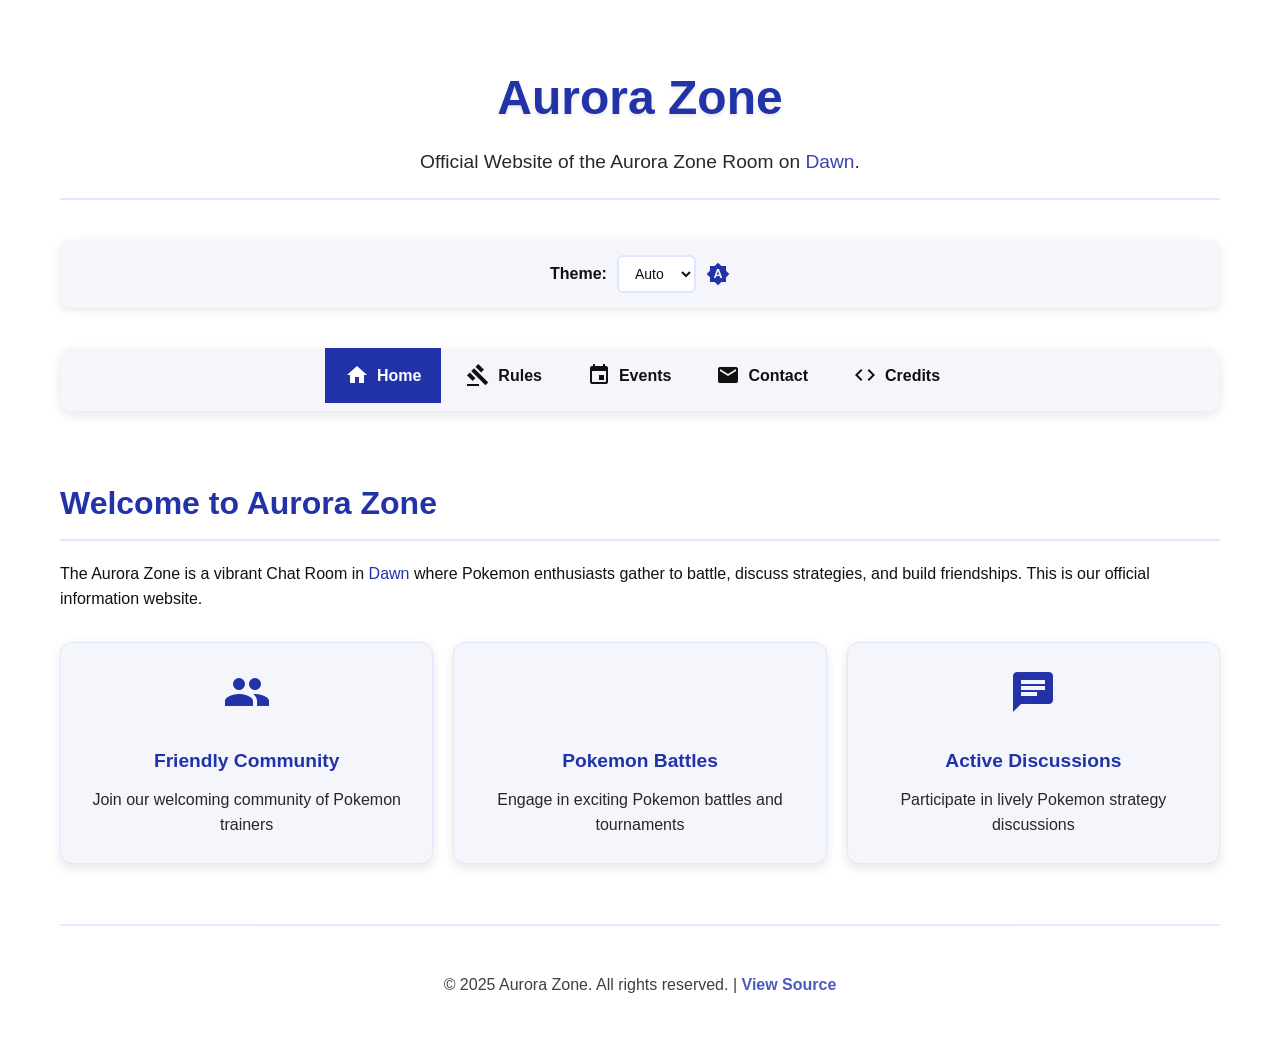
==== commit 69046526: "Revert HTML to commit ae6282a" ====
--- a/index.html
+++ b/index.html
@@ -82,7 +82,6 @@
       <section id="home" class="active" aria-labelledby="home-title">
         <h2 id="home-title">Welcome to Aurora Zone</h2>
         <p>The Aurora Zone is a vibrant Chat Room in <a href="https://dawn.psim.us/" target="_blank" rel="noopener noreferrer" aria-label="Visit Dawn Pokemon Showdown (opens in new tab)">Dawn</a> where Pokemon enthusiasts gather to battle, discuss strategies, and build friendships. This is our official information website.</p>
-        
         <div class="feature-highlights">
           <div class="feature-card">
             <span class="material-icons">group</span>
--- a/css/styles.css
+++ b/css/styles.css
@@ -1,9 +1,4 @@
-/* Advanced Aurora Zone CSS with Interactive Features */
-
-/* Import Google Fonts */
-@import url('https://fonts.googleapis.com/css2?family=Poppins:wght@300;400;500;600;700&family=Orbitron:wght@400;500;700;900&display=swap');
-
-/* CSS Custom Properties for Enhanced Theme Support */
+/* CSS Custom Properties for Theme Support */
 :root {
   --bg: #ffffff;
   --text: #111111;
@@ -16,9 +11,6 @@
   --success: #27ae60;
   --warning: #f39c12;
   --error: #e74c3c;
-  --gradient-primary: linear-gradient(135deg, #667eea 0%, #764ba2 100%);
-  --gradient-secondary: linear-gradient(135deg, #f093fb 0%, #f5576c 100%);
-  --gradient-aurora: linear-gradient(45deg, #00c6ff, #0072ff, #9d50bb, #6e48aa);
 }
 
 /* Dark Theme Variables */
@@ -31,11 +23,12 @@
   --border: #334488;
   --shadow: rgba(0, 0, 0, 0.3);
   --shadow-hover: rgba(0, 0, 0, 0.4);
-  --gradient-primary: linear-gradient(135deg, #4c6ef5 0%, #364fc7 100%);
-  --gradient-secondary: linear-gradient(135deg, #845ec2 0%, #6741d9 100%);
-}
-
-/* Light Theme Explicit Variables */
+  --success: #2ecc71;
+  --warning: #f1c40f;
+  --error: #ff6b6b;
+}
+
+/* Light Theme Explicit Variables (for consistency) */
 body.light {
   --bg: #ffffff;
   --text: #111111;
@@ -47,20 +40,6 @@
   --shadow-hover: rgba(0, 0, 0, 0.15);
 }
 
-/* Aurora Theme Variables */
-body.aurora {
-  --bg: linear-gradient(135deg, #0c0c0c 0%, #1a1a2e 50%, #16213e 100%);
-  --text: #00f5ff;
-  --card: rgba(0, 245, 255, 0.1);
-  --accent: #00f5ff;
-  --accent-hover: #39ff14;
-  --border: rgba(0, 245, 255, 0.3);
-  --shadow: rgba(0, 245, 255, 0.2);
-  --shadow-hover: rgba(0, 245, 255, 0.4);
-  --gradient-primary: linear-gradient(135deg, #00f5ff 0%, #39ff14 100%);
-  --gradient-aurora: linear-gradient(45deg, #00f5ff, #39ff14, #ff073a, #ffbd03);
-}
-
 /* Base Styles */
 * {
   box-sizing: border-box;
@@ -68,161 +47,12 @@
 
 body {
   margin: 0;
-  font-family: 'Poppins', 'Segoe UI', sans-serif;
-  background: var(--bg);
+  font-family: 'Segoe UI', Tahoma, Geneva, Verdana, sans-serif;
+  background-color: var(--bg);
   color: var(--text);
   line-height: 1.6;
-  transition: all 0.3s ease;
+  transition: background-color 0.3s ease, color 0.3s ease;
   scroll-behavior: smooth;
-  overflow-x: hidden;
-}
-
-body.aurora {
-  background: var(--bg);
-  background-attachment: fixed;
-}
-
-/* Particle Background */
-#particles-container {
-  position: fixed;
-  top: 0;
-  left: 0;
-  width: 100%;
-  height: 100%;
-  pointer-events: none;
-  z-index: -1;
-  opacity: 0.6;
-}
-
-.particle {
-  position: absolute;
-  border-radius: 50%;
-  background: var(--accent);
-  animation: float 6s ease-in-out infinite;
-}
-
-@keyframes float {
-  0%, 100% { transform: translateY(0px) rotate(0deg); }
-  50% { transform: translateY(-20px) rotate(180deg); }
-}
-
-/* Loading Screen */
-#loading-screen {
-  position: fixed;
-  top: 0;
-  left: 0;
-  width: 100%;
-  height: 100%;
-  background: linear-gradient(135deg, #667eea 0%, #764ba2 100%);
-  display: flex;
-  flex-direction: column;
-  justify-content: center;
-  align-items: center;
-  z-index: 9999;
-  transition: opacity 0.5s ease;
-}
-
-.pokeball-loader {
-  width: 80px;
-  height: 80px;
-  position: relative;
-  margin-bottom: 20px;
-}
-
-.pokeball {
-  width: 100%;
-  height: 100%;
-  border-radius: 50%;
-  position: relative;
-  animation: spin 2s linear infinite;
-}
-
-.pokeball-top {
-  width: 100%;
-  height: 50%;
-  background: #ff0000;
-  border-top-left-radius: 80px;
-  border-top-right-radius: 80px;
-  border-bottom: 2px solid #333;
-}
-
-.pokeball-bottom {
-  width: 100%;
-  height: 50%;
-  background: #ffffff;
-  border-bottom-left-radius: 80px;
-  border-bottom-right-radius: 80px;
-  border-top: 2px solid #333;
-}
-
-.pokeball-middle {
-  position: absolute;
-  top: 50%;
-  left: 50%;
-  transform: translate(-50%, -50%);
-  width: 20px;
-  height: 20px;
-  background: #333;
-  border-radius: 50%;
-  border: 3px solid #fff;
-  z-index: 1;
-}
-
-.pokeball-center {
-  position: absolute;
-  top: 50%;
-  left: 50%;
-  transform: translate(-50%, -50%);
-  width: 8px;
-  height: 8px;
-  background: #fff;
-  border-radius: 50%;
-  z-index: 2;
-}
-
-@keyframes spin {
-  0% { transform: rotate(0deg); }
-  100% { transform: rotate(360deg); }
-}
-
-.loading-text {
-  color: white;
-  font-size: 18px;
-  font-weight: 600;
-  animation: pulse 1.5s ease-in-out infinite;
-}
-
-@keyframes pulse {
-  0%, 100% { opacity: 0.7; }
-  50% { opacity: 1; }
-}
-
-/* Music Toggle */
-.music-toggle {
-  position: fixed;
-  top: 20px;
-  right: 20px;
-  z-index: 1000;
-  background: var(--card);
-  border-radius: 50%;
-  width: 50px;
-  height: 50px;
-  display: flex;
-  align-items: center;
-  justify-content: center;
-  cursor: pointer;
-  box-shadow: 0 4px 12px var(--shadow);
-  transition: all 0.3s ease;
-}
-
-.music-toggle:hover {
-  transform: scale(1.1);
-  box-shadow: 0 6px 20px var(--shadow-hover);
-}
-
-.music-toggle .material-icons {
-  color: var(--accent);
-  font-size: 24px;
 }
 
 /* Screen Reader Only Content */
@@ -240,148 +70,50 @@
 
 /* Page Layout */
 .page-wrapper {
-  max-width: 1400px;
+  max-width: 1200px;
   margin: 0 auto;
   padding: 20px;
   min-height: 100vh;
   display: flex;
   flex-direction: column;
-  position: relative;
-  z-index: 1;
 }
 
 /* Header Styles */
 header {
   text-align: center;
-  padding: 60px 0 40px;
+  padding: 40px 0 20px;
   border-bottom: 2px solid var(--border);
-  margin-bottom: 30px;
-  position: relative;
-  overflow: hidden;
-}
-
-.header-content {
-  position: relative;
-  z-index: 2;
-}
-
-.logo-container {
-  display: flex;
-  align-items: center;
-  justify-content: center;
-  gap: 20px;
   margin-bottom: 20px;
 }
 
-.rotating-logo {
-  font-size: 4rem;
-  animation: rotate 10s linear infinite;
-  filter: drop-shadow(0 0 10px var(--accent));
-}
-
-@keyframes rotate {
-  0% { transform: rotate(0deg); }
-  100% { transform: rotate(360deg); }
-}
-
-.glitch-text {
-  font-family: 'Orbitron', monospace;
-  font-size: clamp(2.5rem, 6vw, 4rem);
-  font-weight: 900;
-  color: var(--accent);
-  text-shadow: 0 0 20px var(--accent);
-  margin: 0;
-  animation: glitch 3s ease-in-out infinite;
-}
-
-@keyframes glitch {
-  0%, 90%, 100% {
-    text-shadow: 0 0 20px var(--accent);
-  }
-  95% {
-    text-shadow: 2px 0 0 #ff0000, -2px 0 0 #00ffff, 0 0 20px var(--accent);
-  }
-}
-
-.typing-text {
+header h1 {
+  margin: 0;
+  font-size: clamp(2rem, 5vw, 3rem);
+  color: var(--accent);
+  font-weight: 700;
+  text-shadow: 0 2px 4px var(--shadow);
+}
+
+.subtitle {
   font-size: clamp(1rem, 2.5vw, 1.2rem);
+  color: var(--text);
+  margin: 10px 0 0;
   opacity: 0.9;
-  margin: 15px 0 30px;
-  overflow: hidden;
-  white-space: nowrap;
-  animation: typewriter 4s steps(60) 1s both;
-}
-
-@keyframes typewriter {
-  0% { width: 0; }
-  100% { width: 100%; }
-}
-
-/* Live Stats */
-.live-stats {
-  display: flex;
-  justify-content: center;
-  gap: 30px;
-  margin-top: 30px;
-  flex-wrap: wrap;
-}
-
-.stat-item {
-  text-align: center;
-  padding: 15px 25px;
-  background: var(--card);
-  border-radius: 15px;
-  box-shadow: 0 4px 12px var(--shadow);
-  transition: transform 0.3s ease;
-  border: 1px solid var(--border);
-}
-
-.stat-item:hover {
-  transform: translateY(-5px);
-}
-
-.stat-value {
-  display: block;
-  font-size: 2rem;
-  font-weight: 700;
-  color: var(--accent);
-  font-family: 'Orbitron', monospace;
-}
-
-.stat-label {
-  display: block;
-  font-size: 0.9rem;
-  opacity: 0.8;
-  margin-top: 5px;
 }
 
 /* Link Styles */
 a {
   color: var(--accent);
   text-decoration: none;
-  transition: all 0.2s ease;
-  position: relative;
+  transition: color 0.2s ease;
 }
 
 a:hover,
 a:focus {
   color: var(--accent-hover);
-  text-decoration: none;
-}
-
-a::after {
-  content: '';
-  position: absolute;
-  bottom: -2px;
-  left: 0;
-  width: 0;
-  height: 2px;
-  background: var(--accent);
-  transition: width 0.3s ease;
-}
-
-a:hover::after {
-  width: 100%;
+  text-decoration: underline;
+  outline: 2px solid var(--accent);
+  outline-offset: 2px;
 }
 
 /* Theme Toggle Styles */
@@ -389,25 +121,28 @@
   display: flex;
   align-items: center;
   justify-content: center;
-  gap: 15px;
-  margin: 25px 0;
-  padding: 20px;
-  background: var(--card);
-  border-radius: 15px;
-  box-shadow: 0 4px 15px var(--shadow);
-  backdrop-filter: blur(10px);
+  gap: 10px;
+  margin: 20px 0;
+  padding: 15px;
+  background-color: var(--card);
+  border-radius: 10px;
+  box-shadow: 0 2px 8px var(--shadow);
+}
+
+.theme-toggle label {
+  font-weight: 600;
+  color: var(--text);
 }
 
 .theme-toggle select {
-  padding: 10px 15px;
+  padding: 8px 12px;
   border: 2px solid var(--border);
-  border-radius: 8px;
-  background: var(--bg);
+  border-radius: 6px;
+  background-color: var(--bg);
   color: var(--text);
   font-size: 14px;
   cursor: pointer;
-  transition: all 0.2s ease;
-  min-width: 120px;
+  transition: border-color 0.2s ease, box-shadow 0.2s ease;
 }
 
 .theme-toggle select:focus {
@@ -418,16 +153,12 @@
 
 #themeIcon {
   color: var(--accent);
-  font-size: 28px;
-  animation: pulse 2s ease-in-out infinite;
+  font-size: 24px;
 }
 
 /* Navigation Styles */
 nav {
-  margin: 25px 0;
-  position: sticky;
-  top: 20px;
-  z-index: 100;
+  margin: 20px 0;
 }
 
 nav ul {
@@ -436,13 +167,11 @@
   list-style: none;
   padding: 0;
   margin: 0;
-  background: rgba(255, 255, 255, 0.1);
-  backdrop-filter: blur(20px);
-  border-radius: 20px;
-  box-shadow: 0 8px 32px rgba(0, 0, 0, 0.1);
+  background-color: var(--card);
+  border-radius: 12px;
+  box-shadow: 0 4px 12px var(--shadow);
   flex-wrap: wrap;
   overflow: hidden;
-  border: 1px solid rgba(255, 255, 255, 0.2);
 }
 
 nav li {
@@ -453,1080 +182,213 @@
   display: flex;
   align-items: center;
   gap: 8px;
-  padding: 12px 18px;
-  color: var(--text);
-  font-weight: 500;
+  padding: 15px 20px;
+  color: var(--text);
+  font-weight: 600;
   text-decoration: none;
-  transition: all 0.3s cubic-bezier(0.4, 0, 0.2, 1);
+  transition: all 0.2s ease;
+  border-radius: 0;
   position: relative;
-  overflow: hidden;
-}
-
-nav a::before {
-  content: '';
-  position: absolute;
-  top: 0;
-  left: -100%;
-  width: 100%;
-  height: 100%;
-  background: var(--gradient-primary);
-  transition: left 0.3s ease;
-  z-index: -1;
-}
-
-nav a:hover::before,
-nav a[aria-current="page"]::before {
-  left: 0;
+  outline: none;
 }
 
 nav a:hover,
-nav a:focus,
+nav a:focus {
+  background-color: var(--accent);
+  color: white;
+  text-decoration: none;
+  outline: 2px solid var(--accent-hover);
+  outline-offset: -2px;
+}
+
+nav a:active {
+  transform: translateY(1px);
+}
+
 nav a[aria-current="page"] {
+  background-color: var(--accent);
   color: white;
-  transform: translateY(-2px);
 }
 
 /* Main Content */
 main {
   flex: 1;
-  margin: 30px 0;
+  margin: 20px 0;
 }
 
 main section {
   display: none;
-  animation: slideIn 0.5s ease-out;
+  animation: fadeIn 0.3s ease;
 }
 
 main section.active {
   display: block;
 }
 
-@keyframes slideIn {
-  from {
-    opacity: 0;
-    transform: translateY(30px);
-  }
-  to {
-    opacity: 1;
-    transform: translateY(0);
-  }
+@keyframes fadeIn {
+  from { opacity: 0; transform: translateY(10px); }
+  to { opacity: 1; transform: translateY(0); }
 }
 
 /* Section Headings */
 section h2 {
   color: var(--accent);
-  font-size: clamp(1.8rem, 4vw, 2.5rem);
-  margin-bottom: 30px;
-  padding-bottom: 15px;
-  border-bottom: 3px solid var(--border);
-  text-align: center;
-  font-family: 'Orbitron', monospace;
-  font-weight: 700;
-  position: relative;
-}
-
-section h2::after {
-  content: '';
-  position: absolute;
-  bottom: -3px;
-  left: 50%;
-  transform: translateX(-50%);
-  width: 60px;
-  height: 3px;
-  background: var(--gradient-primary);
-}
-
-/* Welcome Card */
-.welcome-card {
-  background: var(--gradient-primary);
-  padding: 40px;
-  border-radius: 20px;
-  text-align: center;
-  margin: 30px 0;
-  color: white;
-  position: relative;
-  overflow: hidden;
-  box-shadow: 0 10px 30px rgba(0, 0, 0, 0.2);
-}
-
-.welcome-card::before {
-  content: '';
-  position: absolute;
-  top: -50%;
-  left: -50%;
-  width: 200%;
-  height: 200%;
-  background: linear-gradient(45deg, transparent, rgba(255, 255, 255, 0.1), transparent);
-  animation: shine 3s ease-in-out infinite;
-}
-
-@keyframes shine {
-  0% { transform: translateX(-100%) translateY(-100%) rotate(45deg); }
-  50% { transform: translateX(100%) translateY(100%) rotate(45deg); }
-  100% { transform: translateX(-100%) translateY(-100%) rotate(45deg); }
-}
-
-.pokemon-silhouette {
-  font-size: 4rem;
-  margin: 20px 0;
-  animation: bounce 2s ease-in-out infinite;
-}
-
-@keyframes bounce {
-  0%, 100% { transform: translateY(0); }
-  50% { transform: translateY(-10px); }
-}
-
-.cta-button {
-  background: linear-gradient(45deg, #ff6b6b, #feca57);
-  border: none;
-  padding: 15px 30px;
-  border-radius: 30px;
-  color: white;
-  font-weight: 600;
-  font-size: 16px;
-  cursor: pointer;
-  transition: all 0.3s ease;
-  display: inline-flex;
-  align-items: center;
-  gap: 10px;
-  box-shadow: 0 4px 15px rgba(0, 0, 0, 0.2);
-}
-
-.cta-button:hover {
-  transform: translateY(-3px);
-  box-shadow: 0 8px 25px rgba(0, 0, 0, 0.3);
+  font-size: clamp(1.5rem, 4vw, 2rem);
+  margin-bottom: 20px;
+  padding-bottom: 10px;
+  border-bottom: 2px solid var(--border);
+}
+
+/* Lists */
+ul {
+  padding-left: 20px;
+}
+
+ul li {
+  margin-bottom: 8px;
+  padding-left: 5px;
 }
 
 /* Feature Cards */
 .feature-highlights {
   display: grid;
-  grid-template-columns: repeat(auto-fit, minmax(320px, 1fr));
-  gap: 25px;
-  margin: 40px 0;
+  grid-template-columns: repeat(auto-fit, minmax(280px, 1fr));
+  gap: 20px;
+  margin-top: 30px;
 }
 
 .feature-card {
-  background: var(--card);
-  padding: 30px;
-  border-radius: 20px;
+  background-color: var(--card);
+  padding: 25px;
+  border-radius: 12px;
   text-align: center;
-  box-shadow: 0 8px 25px var(--shadow);
-  transition: all 0.4s cubic-bezier(0.4, 0, 0.2, 1);
+  box-shadow: 0 4px 12px var(--shadow);
+  transition: transform 0.2s ease, box-shadow 0.2s ease;
   border: 1px solid var(--border);
-  position: relative;
-  overflow: hidden;
-}
-
-.feature-card::before {
-  content: '';
-  position: absolute;
-  top: 0;
-  left: -100%;
-  width: 100%;
-  height: 100%;
-  background: var(--gradient-primary);
-  opacity: 0.1;
-  transition: left 0.4s ease;
-}
-
-.feature-card:hover::before {
-  left: 0;
 }
 
 .feature-card:hover {
-  transform: translateY(-10px) scale(1.02);
-  box-shadow: 0 15px 40px var(--shadow-hover);
-}
-
-.card-icon {
-  font-size: 4rem;
-  margin-bottom: 20px;
-  display: block;
+  transform: translateY(-3px);
+  box-shadow: 0 6px 20px var(--shadow-hover);
+}
+
+.feature-card .material-icons {
+  font-size: 48px;
+  color: var(--accent);
+  margin-bottom: 15px;
 }
 
 .feature-card h3 {
-  margin: 20px 0 15px;
-  color: var(--accent);
-  font-size: 1.4rem;
-  font-weight: 600;
-}
-
-.card-stats {
-  margin-top: 15px;
-  padding: 8px 16px;
-  background: var(--accent);
-  color: white;
-  border-radius: 20px;
-  font-size: 0.9rem;
-  font-weight: 500;
-  display: inline-block;
-}
-
-/* Daily Pokemon Showcase */
-.daily-pokemon {
-  margin: 40px 0;
-  text-align: center;
-}
-
-.pokemon-showcase {
-  display: flex;
-  justify-content: center;
-  margin-top: 20px;
-}
-
-.pokemon-card {
-  background: var(--card);
-  padding: 25px;
-  border-radius: 20px;
-  box-shadow: 0 8px 25px var(--shadow);
-  display: flex;
-  align-items: center;
-  gap: 20px;
-  max-width: 400px;
-  border: 2px solid var(--border);
-  transition: all 0.3s ease;
-}
-
-.pokemon-card:hover {
-  transform: scale(1.05);
-  box-shadow: 0 12px 35px var(--shadow-hover);
-}
-
-.pokemon-image {
-  position: relative;
-  width: 80px;
-  height: 80px;
-  display: flex;
-  align-items: center;
-  justify-content: center;
-  border-radius: 50%;
-  background: var(--gradient-primary);
-}
-
-.shiny-effect {
-  position: absolute;
-  top: 0;
-  left: 0;
-  width: 100%;
-  height: 100%;
-  border-radius: 50%;
-  background: linear-gradient(45deg, transparent, rgba(255, 255, 255, 0.8), transparent);
-  animation: sparkle 2s ease-in-out infinite;
-}
-
-@keyframes sparkle {
-  0%, 100% { transform: rotate(0deg) scale(0.8); opacity: 0; }
-  50% { transform: rotate(180deg) scale(1.2); opacity: 1; }
-}
-
-.pokemon-sprite {
-  font-size: 2.5rem;
-  z-index: 1;
-}
-
-.pokemon-info h4 {
-  margin: 0 0 5px;
-  color: var(--accent);
-  font-size: 1.3rem;
-  font-weight: 600;
-}
-
-.pokemon-type {
-  margin: 5px 0;
-  font-size: 0.9rem;
-  opacity: 0.8;
-}
-
-.pokemon-stats {
-  display: flex;
-  gap: 10px;
-  margin-top: 10px;
-}
-
-.stat {
-  background: var(--accent);
-  color: white;
-  padding: 4px 8px;
-  border-radius: 12px;
-  font-size: 0.8rem;
-  font-weight: 500;
-}
-
-/* Pokemon Type Filter */
-.type-filter {
-  display: flex;
-  justify-content: center;
-  gap: 10px;
-  margin: 30px 0;
-  flex-wrap: wrap;
-}
-
-.type-btn {
-  padding: 10px 20px;
-  border: none;
-  border-radius: 25px;
-  cursor: pointer;
-  font-weight: 600;
-  transition: all 0.3s ease;
-  color: white;
-  text-transform: uppercase;
-  font-size: 0.9rem;
-}
-
-.type-btn.active {
-  background: var(--gradient-primary);
-}
-
-.fire-type { background: linear-gradient(45deg, #ff6b35, #f7931e); }
-.water-type { background: linear-gradient(45deg, #74b9ff, #0984e3); }
-.grass-type { background: linear-gradient(45deg, #00b894, #00cec9); }
-.electric-type { background: linear-gradient(45deg, #fdcb6e, #f39c12); }
-.psychic-type { background: linear-gradient(45deg, #fd79a8, #e84393); }
-.dark-type { background: linear-gradient(45deg, #636e72, #2d3436); }
-
-.type-btn:hover {
-  transform: translateY(-2px);
-  box-shadow: 0 5px 15px rgba(0, 0, 0, 0.3);
-}
-
-/* Pokemon Grid */
-.pokemon-grid {
+  margin: 15px 0 10px;
+  color: var(--accent);
+  font-size: 1.2rem;
+}
+
+.feature-card p {
+  margin: 0;
+  opacity: 0.9;
+}
+
+/* Events Section */
+.events-container {
   display: grid;
-  grid-template-columns: repeat(auto-fill, minmax(250px, 1fr));
-  gap: 20px;
-  margin: 30px 0;
-}
-
-/* Battle Arena */
-.battle-arena {
-  margin: 30px 0;
-}
-
-.battlefield {
-  display: flex;
-  align-items: center;
-  justify-content: space-between;
-  padding: 40px;
-  background: var(--gradient-primary);
-  border-radius: 20px;
-  margin-bottom: 30px;
-  position: relative;
-  overflow: hidden;
-}
-
-.pokemon-slot {
-  text-align: center;
-}
-
-.pokemon-avatar {
-  width: 120px;
-  height: 120px;
-  border-radius: 50%;
-  background: rgba(255, 255, 255, 0.2);
-  display: flex;
-  flex-direction: column;
-  align-items: center;
-  justify-content: center;
-  position: relative;
-  border: 3px solid white;
-  transition: all 0.3s ease;
-}
-
-.pokemon-emoji {
-  font-size: 3rem;
-  margin-bottom: 10px;
-}
-
-.hp-bar {
-  width: 80px;
-  height: 8px;
-  background: rgba(255, 255, 255, 0.3);
-  border-radius: 4px;
-  overflow: hidden;
-  margin: 5px 0;
-}
-
-.hp-fill {
-  height: 100%;
-  background: linear-gradient(90deg, #27ae60, #f39c12, #e74c3c);
-  transition: width 0.5s ease;
-}
-
-.pokemon-level {
-  color: white;
-  font-size: 0.8rem;
-  font-weight: 600;
-}
-
-.vs-indicator {
-  position: relative;
-  text-align: center;
-}
-
-.vs-text {
-  font-size: 2rem;
-  font-weight: 900;
-  color: white;
-  text-shadow: 2px 2px 4px rgba(0, 0, 0, 0.5);
-  font-family: 'Orbitron', monospace;
-}
-
-.lightning-effect {
-  position: absolute;
-  top: 50%;
-  left: 50%;
-  transform: translate(-50%, -50%);
-  width: 4px;
-  height: 60px;
-  background: linear-gradient(to bottom, transparent, #ffeb3b, transparent);
-  animation: lightning 0.1s ease-in-out infinite alternate;
-}
-
-@keyframes lightning {
-  0% { opacity: 0; }
-  100% { opacity: 1; }
-}
-
-.battle-controls {
-  display: flex;
-  justify-content: center;
+  grid-template-columns: repeat(auto-fit, minmax(300px, 1fr));
   gap: 20px;
   margin: 20px 0;
 }
 
-.battle-btn {
-  padding: 15px 30px;
-  border: none;
-  border-radius: 30px;
-  font-weight: 600;
-  cursor: pointer;
-  transition: all 0.3s ease;
-  display: flex;
-  align-items: center;
-  gap: 8px;
-  font-size: 16px;
-}
-
-.battle-btn:not(.secondary) {
-  background: linear-gradient(45deg, #ff6b6b, #feca57);
-  color: white;
-}
-
-.battle-btn.secondary {
-  background: var(--card);
-  color: var(--text);
-  border: 2px solid var(--border);
-}
-
-.battle-btn:hover {
-  transform: translateY(-3px);
-  box-shadow: 0 8px 25px rgba(0, 0, 0, 0.3);
-}
-
-/* Battle Log */
-.battle-log {
-  background: var(--card);
-  border-radius: 15px;
+.event-card {
+  background-color: var(--card);
   padding: 20px;
-  box-shadow: 0 4px 15px var(--shadow);
-  margin-top: 20px;
-}
-
-.battle-log h4 {
-  margin: 0 0 15px;
-  color: var(--accent);
-  border-bottom: 2px solid var(--border);
-  padding-bottom: 10px;
-}
-
-.log-content {
-  max-height: 200px;
-  overflow-y: auto;
-  font-family: monospace;
-  font-size: 0.9rem;
-  line-height: 1.4;
-}
-
-/* Leaderboard */
-.leaderboard-filters {
-  display: flex;
-  justify-content: center;
+  border-radius: 10px;
+  box-shadow: 0 3px 10px var(--shadow);
+  border-left: 4px solid var(--accent);
+  display: flex;
+  align-items: flex-start;
   gap: 15px;
-  margin: 30px 0;
-}
-
-.filter-btn {
-  padding: 12px 24px;
-  border: 2px solid var(--border);
-  background: var(--card);
-  color: var(--text);
-  border-radius: 25px;
-  cursor: pointer;
-  font-weight: 600;
-  transition: all 0.3s ease;
-}
-
-.filter-btn.active {
-  background: var(--accent);
-  color: white;
-  border-color: var(--accent);
-}
-
-.filter-btn:hover {
-  transform: translateY(-2px);
-}
-
-.podium {
-  display: flex;
-  justify-content: center;
-  align-items: end;
-  gap: 20px;
-  margin: 40px 0;
-}
-
-.podium-place {
+}
+
+.event-card .material-icons {
+  color: var(--accent);
+  font-size: 32px;
+  margin-top: 5px;
+}
+
+.event-card h3 {
+  margin: 0 0 10px;
+  color: var(--accent);
+}
+
+.event-card p {
+  margin: 0;
+}
+
+.events-notice {
   text-align: center;
-  padding: 25px 20px;
-  background: var(--card);
-  border-radius: 20px;
-  box-shadow: 0 8px 25px var(--shadow);
-  transition: all 0.3s ease;
-  border: 2px solid var(--border);
-}
-
-.podium-place.first {
-  order: 2;
-  transform: translateY(-20px);
-  background: linear-gradient(135deg, #ffd700, #ffed4e);
-  color: #333;
-}
-
-.podium-place.second {
-  order: 1;
-  background: linear-gradient(135deg, #c0c0c0, #e8e8e8);
-  color: #333;
-}
-
-.podium-place.third {
-  order: 3;
-  background: linear-gradient(135deg, #cd7f32, #deb887);
-  color: #333;
-}
-
-.trainer-avatar {
-  width: 60px;
-  height: 60px;
-  border-radius: 50%;
-  background: var(--gradient-primary);
-  display: flex;
-  align-items: center;
-  justify-content: center;
-  font-size: 2rem;
-  margin: 0 auto 15px;
-  border: 3px solid white;
-}
-
-.trainer-avatar.champion {
-  animation: crown-glow 2s ease-in-out infinite;
-}
-
-@keyframes crown-glow {
-  0%, 100% { box-shadow: 0 0 20px rgba(255, 215, 0, 0.7); }
-  50% { box-shadow: 0 0 40px rgba(255, 215, 0, 1); }
-}
-
-.leaderboard-list {
+  font-style: italic;
+  color: var(--text);
+  opacity: 0.8;
   margin-top: 30px;
-}
-
-.leaderboard-item {
-  display: flex;
-  align-items: center;
-  padding: 15px 20px;
-  background: var(--card);
-  margin: 10px 0;
-  border-radius: 15px;
-  box-shadow: 0 4px 12px var(--shadow);
-  transition: all 0.3s ease;
-}
-
-.leaderboard-item:hover {
-  transform: translateX(5px);
-  box-shadow: 0 6px 20px var(--shadow-hover);
-}
-
-.rank {
-  font-size: 1.5rem;
-  font-weight: 700;
-  color: var(--accent);
-  margin-right: 20px;
-  font-family: 'Orbitron', monospace;
-}
-
-.trainer-info {
-  flex: 1;
-  display: flex;
-  align-items: center;
-  gap: 15px;
-}
-
-.trainer-name {
-  font-weight: 600;
-  font-size: 1.1rem;
-}
-
-.trainer-badges {
-  font-size: 1.2rem;
-}
-
-.elo {
-  font-size: 1.2rem;
-  font-weight: 700;
-  color: var(--accent);
-  font-family: 'Orbitron', monospace;
-}
-
-/* Event Countdown */
-.event-countdown {
-  background: var(--gradient-primary);
-  padding: 40px;
-  border-radius: 20px;
-  text-align: center;
-  color: white;
-  margin: 30px 0;
-}
-
-.countdown {
-  display: flex;
-  justify-content: center;
+  padding: 15px;
+  background-color: var(--card);
+  border-radius: 8px;
+}
+
+/* Contact Section */
+.contact-info {
+  display: grid;
+  grid-template-columns: repeat(auto-fit, minmax(300px, 1fr));
   gap: 20px;
   margin-top: 20px;
-  flex-wrap: wrap;
-}
-
-.time-unit {
-  background: rgba(255, 255, 255, 0.2);
+}
+
+.contact-item {
+  display: flex;
+  align-items: flex-start;
+  gap: 15px;
   padding: 20px;
-  border-radius: 15px;
-  min-width: 80px;
-  backdrop-filter: blur(10px);
-  border: 1px solid rgba(255, 255, 255, 0.3);
-}
-
-.time-value {
-  display: block;
-  font-size: 2.5rem;
+  background-color: var(--card);
+  border-radius: 10px;
+  box-shadow: 0 3px 10px var(--shadow);
+}
+
+.contact-item .material-icons {
+  color: var(--accent);
+  font-size: 32px;
+  margin-top: 5px;
+}
+
+.contact-item h3 {
+  margin: 0 0 8px;
+  color: var(--accent);
+}
+
+.contact-item p {
+  margin: 0;
+}
+
+/* Credits Section */
+.credit-box {
+  background-color: var(--card);
+  border-radius: 12px;
+  padding: 25px;
+  margin-bottom: 20px;
+  box-shadow: 0 4px 12px var(--shadow);
+  border: 1px solid var(--border);
+}
+
+.credit-box h3 {
+  margin: 0 0 10px;
+  font-size: 1.4rem;
+}
+
+.custom-name {
+  color: #f01e2c;
   font-weight: 700;
-  font-family: 'Orbitron', monospace;
-}
-
-.time-label {
-  display: block;
-  font-size: 0.9rem;
-  margin-top: 5px;
-  opacity: 0.9;
-}
-
-/* Events Container */
-.events-container {
-  display: grid;
-  grid-template-columns: repeat(auto-fit, minmax(350px, 1fr));
-  gap: 25px;
-  margin: 30px 0;
-}
-
-.event-card {
-  background: var(--card);
-  padding: 25px;
-  border-radius: 20px;
-  box-shadow: 0 8px 25px var(--shadow);
-  transition: all 0.4s ease;
-  border: 1px solid var(--border);
-  position: relative;
-  overflow: hidden;
-}
-
-.event-card.major-event {
-  background: linear-gradient(135deg, #667eea 0%, #764ba2 100%);
-  color: white;
-}
-
-.event-badge {
-  position: absolute;
-  top: 15px;
-  right: 15px;
-  background: rgba(255, 255, 255, 0.9);
-  color: #333;
-  padding: 5px 12px;
-  border-radius: 15px;
-  font-size: 0.8rem;
-  font-weight: 700;
-}
-
-.event-icon {
-  font-size: 3rem;
-  margin-bottom: 20px;
-  display: block;
-}
-
-.event-content h3 {
-  margin: 15px 0;
-  font-size: 1.4rem;
-  font-weight: 600;
-}
-
-.event-details {
-  display: flex;
-  justify-content: space-between;
-  margin: 15px 0;
-  font-size: 0.9rem;
-  opacity: 0.9;
-}
-
-.register-btn {
-  background: rgba(255, 255, 255, 0.2);
-  border: 2px solid white;
-  color: white;
-  padding: 10px 20px;
-  border-radius: 25px;
-  cursor: pointer;
-  font-weight: 600;
-  transition: all 0.3s ease;
-}
-
-.register-btn:hover {
-  background: white;
-  color: #333;
-}
-
-/* Mini Games */
-.games-grid {
-  display: grid;
-  grid-template-columns: repeat(auto-fit, minmax(350px, 1fr));
-  gap: 25px;
-  margin: 30px 0;
-}
-
-.game-card {
-  background: var(--card);
-  padding: 25px;
-  border-radius: 20px;
-  box-shadow: 0 8px 25px var(--shadow);
-  border: 1px solid var(--border);
-  transition: all 0.3s ease;
-}
-
-.game-card:hover {
-  transform: translateY(-5px);
-  box-shadow: 0 12px 35px var(--shadow-hover);
-}
-
-.game-area {
-  margin: 20px 0;
-}
-
-.mystery-pokemon {
-  width: 100px;
-  height: 100px;
-  background: var(--gradient-primary);
-  border-radius: 50%;
-  display: flex;
-  align-items: center;
-  justify-content: center;
-  font-size: 3rem;
-  margin: 0 auto 20px;
-  animation: pulse 2s ease-in-out infinite;
-}
-
-.game-controls {
-  display: flex;
-  gap: 10px;
-  margin: 20px 0;
-}
-
-.game-controls input {
-  flex: 1;
-  padding: 12px;
-  border: 2px solid var(--border);
-  border-radius: 10px;
-  background: var(--bg);
-  color: var(--text);
-  font-size: 14px;
-}
-
-.game-controls button {
-  padding: 12px 20px;
-  background: var(--accent);
-  color: white;
-  border: none;
-  border-radius: 10px;
-  cursor: pointer;
-  font-weight: 600;
-  transition: all 0.3s ease;
-}
-
-.game-controls button:hover {
-  background: var(--accent-hover);
-  transform: translateY(-2px);
-}
-
-.quiz-options {
-  display: grid;
-  grid-template-columns: 1fr 1fr;
-  gap: 10px;
-  margin: 20px 0;
-}
-
-.quiz-options button {
-  padding: 15px;
-  background: var(--card);
-  border: 2px solid var(--border);
-  color: var(--text);
-  border-radius: 10px;
-  cursor: pointer;
-  transition: all 0.3s ease;
-  font-weight: 500;
-}
-
-.quiz-options button:hover {
-  background: var(--accent);
-  color: white;
-  border-color: var(--accent);
-}
-
-.memory-grid {
-  display: grid;
-  grid-template-columns: repeat(4, 1fr);
-  gap: 10px;
-  margin: 20px 0;
-}
-
-.memory-card {
-  aspect-ratio: 1;
-  background: var(--gradient-primary);
-  border-radius: 10px;
-  display: flex;
-  align-items: center;
-  justify-content: center;
-  font-size: 1.5rem;
-  cursor: pointer;
-  transition: all 0.3s ease;
-}
-
-.memory-card:hover {
-  transform: scale(1.05);
-}
-
-.memory-card.flipped {
-  background: var(--card);
-  color: var(--text);
-}
-
-.start-game-btn {
-  width: 100%;
-  padding: 15px;
-  background: var(--gradient-primary);
-  color: white;
-  border: none;
-  border-radius: 10px;
-  cursor: pointer;
-  font-weight: 600;
-  font-size: 16px;
-  transition: all 0.3s ease;
-}
-
-.start-game-btn:hover {
-  transform: translateY(-2px);
-  box-shadow: 0 5px 15px rgba(0, 0, 0, 0.3);
-}
-
-.game-score {
-  text-align: center;
-  font-weight: 600;
-  color: var(--accent);
-  margin: 15px 0;
-  font-family: 'Orbitron', monospace;
-}
-
-/* Rules Section */
-.rules-container {
-  display: grid;
-  gap: 25px;
-  margin: 30px 0;
-}
-
-.rule-category {
-  background: var(--card);
-  padding: 25px;
-  border-radius: 15px;
-  box-shadow: 0 4px 15px var(--shadow);
-  border-left: 5px solid var(--accent);
-}
-
-.rule-category h3 {
-  margin: 0 0 15px;
-  color: var(--accent);
-  font-size: 1.3rem;
-}
-
-.rule-category ul {
-  margin: 0;
-  padding-left: 20px;
-}
-
-.rule-category li {
-  margin: 8px 0;
-  line-height: 1.6;
-}
-
-.enforcement-info {
-  background: linear-gradient(135deg, var(--warning), #f39c12);
-  color: white;
-  padding: 25px;
-  border-radius: 15px;
-  margin-top: 20px;
-}
-
-.enforcement-info h3 {
-  margin: 0 0 15px;
-  color: white;
-}
-
-/* Contact Section */
-.contact-grid {
-  display: grid;
-  grid-template-columns: repeat(auto-fit, minmax(300px, 1fr));
-  gap: 25px;
-  margin: 30px 0;
-}
-
-.contact-card {
-  background: var(--card);
-  padding: 30px;
-  border-radius: 20px;
-  box-shadow: 0 8px 25px var(--shadow);
-  text-align: center;
-  border: 1px solid var(--border);
-  transition: all 0.3s ease;
-}
-
-.contact-card.primary {
-  background: var(--gradient-primary);
-  color: white;
-}
-
-.contact-card:hover {
-  transform: translateY(-5px);
-  box-shadow: 0 12px 35px var(--shadow-hover);
-}
-
-.contact-icon {
-  font-size: 3rem;
-  margin-bottom: 20px;
-  display: block;
-}
-
-.contact-link {
-  display: inline-block;
-  margin-top: 15px;
-  padding: 10px 20px;
-  background: rgba(255, 255, 255, 0.2);
-  color: inherit;
-  border-radius: 25px;
-  text-decoration: none;
-  font-weight: 600;
-  transition: all 0.3s ease;
-}
-
-.contact-card.primary .contact-link {
-  background: rgba(255, 255, 255, 0.2);
-  border: 2px solid white;
-}
-
-.contact-card:not(.primary) .contact-link {
-  background: var(--accent);
-  color: white;
-}
-
-.contact-link:hover {
-  transform: translateY(-2px);
-  background: white;
-  color: #333;
-}
-
-/* Social Links */
-.social-links {
-  text-align: center;
-  margin: 40px 0;
-}
-
-.social-buttons {
-  display: flex;
-  justify-content: center;
-  gap: 20px;
-  margin-top: 20px;
-}
-
-.social-btn {
-  width: 60px;
-  height: 60px;
-  border-radius: 50%;
-  display: flex;
-  align-items: center;
-  justify-content: center;
-  color: white;
-  text-decoration: none;
-  transition: all 0.3s ease;
-  box-shadow: 0 4px 15px rgba(0, 0, 0, 0.2);
-}
-
-.social-btn.github {
-  background: linear-gradient(135deg, #333, #666);
-}
-
-.social-btn.twitter {
-  background: linear-gradient(135deg, #1da1f2, #0d8bd9);
-}
-
-.social-btn.youtube {
-  background: linear-gradient(135deg, #ff0000, #cc0000);
-}
-
-.social-btn:hover {
-  transform: translateY(-3px) scale(1.1);
-  box-shadow: 0 8px 25px rgba(0, 0, 0, 0.3);
-}
-
-/* Credits Section */
-.credits-grid {
-  display: grid;
-  gap: 30px;
-  margin: 30px 0;
-}
-
-.credit-box.founder {
-  background: linear-gradient(135deg, #667eea 0%, #764ba2 100%);
-  color: white;
-  text-align: center;
-}
-
-.contributor-avatar {
-  width: 80px;
-  height: 80px;
-  border-radius: 50%;
-  background: rgba(255, 255, 255, 0.2);
-  display: flex;
-  align-items: center;
-  justify-content: center;
-  font-size: 2.5rem;
-  margin: 0 auto 20px;
-  border: 3px solid white;
 }
 
 .credit-role-badges {
   display: flex;
-  justify-content: center;
   gap: 10px;
   margin: 15px 0;
   flex-wrap: wrap;
@@ -1535,15 +397,16 @@
 .badge {
   display: inline-block;
   padding: 6px 14px;
+  font-size: 0.85rem;
   border-radius: 20px;
   font-weight: 600;
   color: white;
-  font-size: 0.85rem;
-}
-
-.role-founder {
-  background: linear-gradient(135deg, #ffd700, #ffed4e);
-  color: #333;
+  box-shadow: 0 2px 6px var(--shadow);
+  transition: transform 0.2s ease;
+}
+
+.badge:hover {
+  transform: translateY(-1px);
 }
 
 .role-dev {
@@ -1554,254 +417,43 @@
   background: linear-gradient(135deg, #3498db, #2980b9);
 }
 
-.contributor-stats {
-  display: flex;
-  justify-content: center;
-  gap: 20px;
-  margin: 20px 0;
-  font-size: 0.9rem;
+.credit-description {
+  margin: 15px 0 0;
+  color: var(--text);
   opacity: 0.9;
 }
 
-.thanks-grid {
-  display: grid;
-  gap: 15px;
-  margin: 20px 0;
-}
-
-.thanks-item {
-  display: flex;
-  align-items: center;
-  gap: 15px;
-  padding: 15px;
-  background: rgba(255, 255, 255, 0.05);
+.acknowledgments {
+  background-color: var(--card);
+  padding: 20px;
   border-radius: 10px;
-}
-
-.thanks-icon {
-  font-size: 2rem;
-}
-
-.thanks-item h4 {
-  margin: 0;
-  color: var(--accent);
-}
-
-.thanks-item p {
-  margin: 5px 0 0;
-  opacity: 0.8;
-}
-
-.open-source-info {
-  text-align: center;
-  background: var(--card);
-  padding: 30px;
-  border-radius: 15px;
-  margin-top: 30px;
-  box-shadow: 0 4px 15px var(--shadow);
-}
-
-.github-link {
-  display: inline-flex;
-  align-items: center;
-  gap: 8px;
-  margin-top: 15px;
-  padding: 12px 24px;
-  background: var(--accent);
-  color: white;
-  border-radius: 25px;
-  text-decoration: none;
-  font-weight: 600;
-  transition: all 0.3s ease;
-}
-
-.github-link:hover {
-  background: var(--accent-hover);
-  transform: translateY(-2px);
+  box-shadow: 0 3px 10px var(--shadow);
+  border: 1px solid var(--border);
+}
+
+.acknowledgments h3 {
+  margin: 0 0 15px;
+  color: var(--accent);
+}
+
+.acknowledgments p {
+  margin: 0;
+  opacity: 0.9;
 }
 
 /* Footer */
 footer {
-  background: var(--card);
-  margin-top: 50px;
-  border-radius: 20px 20px 0 0;
-  box-shadow: 0 -4px 20px var(--shadow);
-}
-
-.footer-content {
-  display: grid;
-  grid-template-columns: repeat(auto-fit, minmax(250px, 1fr));
-  gap: 30px;
-  padding: 40px 30px 20px;
-}
-
-.footer-section h4 {
-  margin: 0 0 15px;
-  color: var(--accent);
-  font-size: 1.2rem;
-}
-
-.footer-section ul {
-  list-style: none;
-  padding: 0;
-  margin: 0;
-}
-
-.footer-section li {
-  margin: 8px 0;
-}
-
-.footer-section a {
+  text-align: center;
+  padding: 30px 0 20px;
+  margin-top: 40px;
+  border-top: 2px solid var(--border);
   color: var(--text);
   opacity: 0.8;
-  transition: all 0.3s ease;
-}
-
-.footer-section a:hover {
-  opacity: 1;
-  color: var(--accent);
-}
-
-.footer-bottom {
-  text-align: center;
-  padding: 20px;
-  border-top: 1px solid var(--border);
-  color: var(--text);
-  opacity: 0.8;
-}
-
-/* Back to Top Button */
-.back-to-top {
-  position: fixed;
-  bottom: 30px;
-  right: 30px;
-  width: 50px;
-  height: 50px;
-  background: var(--accent);
-  color: white;
-  border: none;
-  border-radius: 50%;
-  cursor: pointer;
-  box-shadow: 0 4px 15px var(--shadow);
-  transition: all 0.3s ease;
-  opacity: 0;
-  transform: translateY(100px);
-  z-index: 1000;
-}
-
-.back-to-top.show {
-  opacity: 1;
-  transform: translateY(0);
-}
-
-.back-to-top:hover {
-  background: var(--accent-hover);
-  transform: translateY(-3px);
-  box-shadow: 0 8px 25px var(--shadow-hover);
-}
-
-/* Notifications */
-.notifications-container {
-  position: fixed;
-  top: 20px;
-  right: 20px;
-  z-index: 10000;
-  max-width: 400px;
-}
-
-.notification {
-  background: var(--card);
-  border: 1px solid var(--border);
-  border-radius: 10px;
-  padding: 15px 20px;
-  margin: 10px 0;
-  box-shadow: 0 4px 15px var(--shadow);
-  transform: translateX(100%);
-  opacity: 0;
-  transition: all 0.3s ease;
-}
-
-.notification.show {
-  transform: translateX(0);
-  opacity: 1;
-}
-
-.notification.success {
-  border-left: 4px solid var(--success);
-}
-
-.notification.warning {
-  border-left: 4px solid var(--warning);
-}
-
-.notification.error {
-  border-left: 4px solid var(--error);
-}
-
-/* AOS Animation Support */
-[data-aos] {
-  opacity: 0;
-  transition: opacity 0.6s ease, transform 0.6s ease;
-}
-
-[data-aos].aos-animate {
-  opacity: 1;
-}
-
-[data-aos="fade-up"] {
-  transform: translateY(30px);
-}
-
-[data-aos="fade-up"].aos-animate {
-  transform: translateY(0);
-}
-
-[data-aos="slide-right"] {
-  transform: translateX(-30px);
-}
-
-[data-aos="slide-right"].aos-animate {
-  transform: translateX(0);
-}
-
-[data-aos="slide-left"] {
-  transform: translateX(30px);
-}
-
-[data-aos="slide-left"].aos-animate {
-  transform: translateX(0);
-}
-
-[data-aos="zoom-in"] {
-  transform: scale(0.9);
-}
-
-[data-aos="zoom-in"].aos-animate {
-  transform: scale(1);
-}
-
-[data-aos="flip-left"] {
-  transform: rotateY(-45deg);
-}
-
-[data-aos="flip-left"].aos-animate {
-  transform: rotateY(0);
-}
-
-[data-aos="flip-right"] {
-  transform: rotateY(45deg);
-}
-
-[data-aos="flip-right"].aos-animate {
-  transform: rotateY(0);
-}
-
-[data-aos="flip-up"] {
-  transform: rotateX(45deg);
-}
-
-[data-aos="flip-up"].aos-animate {
-  transform: rotateX(0);
+}
+
+footer a {
+  color: var(--accent);
+  font-weight: 600;
 }
 
 /* Responsive Design */
@@ -1811,116 +463,35 @@
   }
   
   header {
-    padding: 40px 0 30px;
-  }
-  
-  .logo-container {
-    flex-direction: column;
-    gap: 10px;
-  }
-  
-  .rotating-logo {
-    font-size: 3rem;
+    padding: 20px 0 15px;
   }
   
   nav ul {
     flex-direction: column;
-    gap: 0;
+    border-radius: 8px;
   }
   
   nav a {
-    padding: 15px 20px;
-    justify-content: center;
-  }
-  
-  .live-stats {
-    gap: 15px;
-  }
-  
-  .stat-item {
     padding: 12px 20px;
-  }
-  
-  .stat-value {
-    font-size: 1.5rem;
+    justify-content: flex-start;
+  }
+  
+  .theme-toggle {
+    flex-direction: column;
+    gap: 8px;
+    padding: 20px;
   }
   
   .feature-highlights,
   .events-container,
-  .games-grid,
-  .contact-grid {
+  .contact-info {
     grid-template-columns: 1fr;
   }
   
-  .battlefield {
-    flex-direction: column;
-    gap: 20px;
-    padding: 30px 20px;
-  }
-  
-  .vs-indicator {
-    order: 2;
-  }
-  
-  .pokemon-slot {
-    order: 1;
-  }
-  
-  .pokemon-slot:last-child {
-    order: 3;
-  }
-  
-  .podium {
-    flex-direction: column;
-    align-items: center;
-  }
-  
-  .podium-place {
-    transform: none;
-    order: unset !important;
-    width: 100%;
-    max-width: 300px;
-  }
-  
-  .countdown {
-    gap: 10px;
-  }
-  
-  .time-unit {
-    min-width: 60px;
-    padding: 15px 10px;
-  }
-  
-  .time-value {
-    font-size: 2rem;
-  }
-  
-  .memory-grid {
-    grid-template-columns: repeat(3, 1fr);
-  }
-  
-  .quiz-options {
-    grid-template-columns: 1fr;
-  }
-  
-  .battle-controls {
-    flex-direction: column;
-    align-items: center;
-  }
-  
-  .social-buttons {
-    gap: 15px;
-  }
-  
-  .social-btn {
-    width: 50px;
-    height: 50px;
-  }
-  
-  .footer-content {
-    grid-template-columns: 1fr;
-    text-align: center;
-    padding: 30px 20px 15px;
+  .feature-card,
+  .event-card,
+  .contact-item {
+    padding: 20px;
   }
 }
 
@@ -1929,72 +500,28 @@
     padding: 10px;
   }
   
-  .glitch-text {
+  header h1 {
     font-size: 2rem;
   }
   
-  .typing-text {
+  .subtitle {
     font-size: 1rem;
-    white-space: normal;
-  }
-  
-  .welcome-card {
-    padding: 25px 15px;
-  }
-  
-  .pokemon-card {
-    flex-direction: column;
-    text-align: center;
-    gap: 15px;
-  }
-  
-  .type-filter {
-    gap: 8px;
-  }
-  
-  .type-btn {
-    padding: 8px 16px;
-    font-size: 0.8rem;
-  }
-  
-  .pokemon-avatar {
-    width: 100px;
-    height: 100px;
-  }
-  
-  .pokemon-emoji {
-    font-size: 2.5rem;
-  }
-  
-  .battle-btn {
-    padding: 12px 20px;
+  }
+  
+  nav a {
+    padding: 10px 15px;
     font-size: 14px;
   }
   
-  .game-controls {
-    flex-direction: column;
-  }
-  
-  .memory-grid {
-    grid-template-columns: repeat(2, 1fr);
-  }
-  
-  .notifications-container {
-    left: 10px;
-    right: 10px;
-    max-width: none;
+  .feature-card .material-icons,
+  .event-card .material-icons,
+  .contact-item .material-icons {
+    font-size: 36px;
   }
 }
 
 /* Focus Management for Accessibility */
 *:focus {
-  outline: 3px solid var(--accent);
-  outline-offset: 2px;
-}
-
-button:focus,
-select:focus,
-input:focus {
   outline: 2px solid var(--accent);
   outline-offset: 2px;
 }
@@ -2012,60 +539,20 @@
   body {
     scroll-behavior: auto;
   }
-  
-  .rotating-logo {
-    animation: none;
-  }
-  
-  .glitch-text {
-    animation: none;
-    text-shadow: 0 0 20px var(--accent);
-  }
 }
 
 /* High Contrast Mode Support */
 @media (prefers-contrast: high) {
   :root {
-    --shadow: rgba(0, 0, 0, 0.5);
-    --shadow-hover: rgba(0, 0, 0, 0.7);
+    --shadow: rgba(0, 0, 0, 0.3);
+    --shadow-hover: rgba(0, 0, 0, 0.5);
   }
   
   .feature-card,
   .event-card,
-  .contact-card,
+  .contact-item,
   .credit-box,
-  .game-card {
-    border: 3px solid var(--accent);
-  }
-}
-
-/* Print Styles */
-@media print {
-  .music-toggle,
-  .back-to-top,
-  .notifications-container,
-  #particles-container,
-  #loading-screen {
-    display: none !important;
-  }
-  
-  body {
-    background: white !important;
-    color: black !important;
-  }
-  
-  .page-wrapper {
-    max-width: none;
-    padding: 0;
-  }
-  
-  nav,
-  .theme-toggle {
-    display: none;
-  }
-  
-  main section {
-    display: block !important;
-    page-break-after: always;
-  }
-}+  .acknowledgments {
+    border: 2px solid var(--accent);
+  }
+}
--- a/css/styles.css
+++ b/css/styles.css
@@ -1,9 +1,4 @@
-/* Advanced Aurora Zone CSS with Interactive Features */
-
-/* Import Google Fonts */
-@import url('https://fonts.googleapis.com/css2?family=Poppins:wght@300;400;500;600;700&family=Orbitron:wght@400;500;700;900&display=swap');
-
-/* CSS Custom Properties for Enhanced Theme Support */
+/* CSS Custom Properties for Theme Support */
 :root {
   --bg: #ffffff;
   --text: #111111;
@@ -16,9 +11,6 @@
   --success: #27ae60;
   --warning: #f39c12;
   --error: #e74c3c;
-  --gradient-primary: linear-gradient(135deg, #667eea 0%, #764ba2 100%);
-  --gradient-secondary: linear-gradient(135deg, #f093fb 0%, #f5576c 100%);
-  --gradient-aurora: linear-gradient(45deg, #00c6ff, #0072ff, #9d50bb, #6e48aa);
 }
 
 /* Dark Theme Variables */
@@ -31,11 +23,12 @@
   --border: #334488;
   --shadow: rgba(0, 0, 0, 0.3);
   --shadow-hover: rgba(0, 0, 0, 0.4);
-  --gradient-primary: linear-gradient(135deg, #4c6ef5 0%, #364fc7 100%);
-  --gradient-secondary: linear-gradient(135deg, #845ec2 0%, #6741d9 100%);
-}
-
-/* Light Theme Explicit Variables */
+  --success: #2ecc71;
+  --warning: #f1c40f;
+  --error: #ff6b6b;
+}
+
+/* Light Theme Explicit Variables (for consistency) */
 body.light {
   --bg: #ffffff;
   --text: #111111;
@@ -47,20 +40,6 @@
   --shadow-hover: rgba(0, 0, 0, 0.15);
 }
 
-/* Aurora Theme Variables */
-body.aurora {
-  --bg: linear-gradient(135deg, #0c0c0c 0%, #1a1a2e 50%, #16213e 100%);
-  --text: #00f5ff;
-  --card: rgba(0, 245, 255, 0.1);
-  --accent: #00f5ff;
-  --accent-hover: #39ff14;
-  --border: rgba(0, 245, 255, 0.3);
-  --shadow: rgba(0, 245, 255, 0.2);
-  --shadow-hover: rgba(0, 245, 255, 0.4);
-  --gradient-primary: linear-gradient(135deg, #00f5ff 0%, #39ff14 100%);
-  --gradient-aurora: linear-gradient(45deg, #00f5ff, #39ff14, #ff073a, #ffbd03);
-}
-
 /* Base Styles */
 * {
   box-sizing: border-box;
@@ -68,161 +47,12 @@
 
 body {
   margin: 0;
-  font-family: 'Poppins', 'Segoe UI', sans-serif;
-  background: var(--bg);
+  font-family: 'Segoe UI', Tahoma, Geneva, Verdana, sans-serif;
+  background-color: var(--bg);
   color: var(--text);
   line-height: 1.6;
-  transition: all 0.3s ease;
+  transition: background-color 0.3s ease, color 0.3s ease;
   scroll-behavior: smooth;
-  overflow-x: hidden;
-}
-
-body.aurora {
-  background: var(--bg);
-  background-attachment: fixed;
-}
-
-/* Particle Background */
-#particles-container {
-  position: fixed;
-  top: 0;
-  left: 0;
-  width: 100%;
-  height: 100%;
-  pointer-events: none;
-  z-index: -1;
-  opacity: 0.6;
-}
-
-.particle {
-  position: absolute;
-  border-radius: 50%;
-  background: var(--accent);
-  animation: float 6s ease-in-out infinite;
-}
-
-@keyframes float {
-  0%, 100% { transform: translateY(0px) rotate(0deg); }
-  50% { transform: translateY(-20px) rotate(180deg); }
-}
-
-/* Loading Screen */
-#loading-screen {
-  position: fixed;
-  top: 0;
-  left: 0;
-  width: 100%;
-  height: 100%;
-  background: linear-gradient(135deg, #667eea 0%, #764ba2 100%);
-  display: flex;
-  flex-direction: column;
-  justify-content: center;
-  align-items: center;
-  z-index: 9999;
-  transition: opacity 0.5s ease;
-}
-
-.pokeball-loader {
-  width: 80px;
-  height: 80px;
-  position: relative;
-  margin-bottom: 20px;
-}
-
-.pokeball {
-  width: 100%;
-  height: 100%;
-  border-radius: 50%;
-  position: relative;
-  animation: spin 2s linear infinite;
-}
-
-.pokeball-top {
-  width: 100%;
-  height: 50%;
-  background: #ff0000;
-  border-top-left-radius: 80px;
-  border-top-right-radius: 80px;
-  border-bottom: 2px solid #333;
-}
-
-.pokeball-bottom {
-  width: 100%;
-  height: 50%;
-  background: #ffffff;
-  border-bottom-left-radius: 80px;
-  border-bottom-right-radius: 80px;
-  border-top: 2px solid #333;
-}
-
-.pokeball-middle {
-  position: absolute;
-  top: 50%;
-  left: 50%;
-  transform: translate(-50%, -50%);
-  width: 20px;
-  height: 20px;
-  background: #333;
-  border-radius: 50%;
-  border: 3px solid #fff;
-  z-index: 1;
-}
-
-.pokeball-center {
-  position: absolute;
-  top: 50%;
-  left: 50%;
-  transform: translate(-50%, -50%);
-  width: 8px;
-  height: 8px;
-  background: #fff;
-  border-radius: 50%;
-  z-index: 2;
-}
-
-@keyframes spin {
-  0% { transform: rotate(0deg); }
-  100% { transform: rotate(360deg); }
-}
-
-.loading-text {
-  color: white;
-  font-size: 18px;
-  font-weight: 600;
-  animation: pulse 1.5s ease-in-out infinite;
-}
-
-@keyframes pulse {
-  0%, 100% { opacity: 0.7; }
-  50% { opacity: 1; }
-}
-
-/* Music Toggle */
-.music-toggle {
-  position: fixed;
-  top: 20px;
-  right: 20px;
-  z-index: 1000;
-  background: var(--card);
-  border-radius: 50%;
-  width: 50px;
-  height: 50px;
-  display: flex;
-  align-items: center;
-  justify-content: center;
-  cursor: pointer;
-  box-shadow: 0 4px 12px var(--shadow);
-  transition: all 0.3s ease;
-}
-
-.music-toggle:hover {
-  transform: scale(1.1);
-  box-shadow: 0 6px 20px var(--shadow-hover);
-}
-
-.music-toggle .material-icons {
-  color: var(--accent);
-  font-size: 24px;
 }
 
 /* Screen Reader Only Content */
@@ -240,148 +70,50 @@
 
 /* Page Layout */
 .page-wrapper {
-  max-width: 1400px;
+  max-width: 1200px;
   margin: 0 auto;
   padding: 20px;
   min-height: 100vh;
   display: flex;
   flex-direction: column;
-  position: relative;
-  z-index: 1;
 }
 
 /* Header Styles */
 header {
   text-align: center;
-  padding: 60px 0 40px;
+  padding: 40px 0 20px;
   border-bottom: 2px solid var(--border);
-  margin-bottom: 30px;
-  position: relative;
-  overflow: hidden;
-}
-
-.header-content {
-  position: relative;
-  z-index: 2;
-}
-
-.logo-container {
-  display: flex;
-  align-items: center;
-  justify-content: center;
-  gap: 20px;
   margin-bottom: 20px;
 }
 
-.rotating-logo {
-  font-size: 4rem;
-  animation: rotate 10s linear infinite;
-  filter: drop-shadow(0 0 10px var(--accent));
-}
-
-@keyframes rotate {
-  0% { transform: rotate(0deg); }
-  100% { transform: rotate(360deg); }
-}
-
-.glitch-text {
-  font-family: 'Orbitron', monospace;
-  font-size: clamp(2.5rem, 6vw, 4rem);
-  font-weight: 900;
-  color: var(--accent);
-  text-shadow: 0 0 20px var(--accent);
-  margin: 0;
-  animation: glitch 3s ease-in-out infinite;
-}
-
-@keyframes glitch {
-  0%, 90%, 100% {
-    text-shadow: 0 0 20px var(--accent);
-  }
-  95% {
-    text-shadow: 2px 0 0 #ff0000, -2px 0 0 #00ffff, 0 0 20px var(--accent);
-  }
-}
-
-.typing-text {
+header h1 {
+  margin: 0;
+  font-size: clamp(2rem, 5vw, 3rem);
+  color: var(--accent);
+  font-weight: 700;
+  text-shadow: 0 2px 4px var(--shadow);
+}
+
+.subtitle {
   font-size: clamp(1rem, 2.5vw, 1.2rem);
+  color: var(--text);
+  margin: 10px 0 0;
   opacity: 0.9;
-  margin: 15px 0 30px;
-  overflow: hidden;
-  white-space: nowrap;
-  animation: typewriter 4s steps(60) 1s both;
-}
-
-@keyframes typewriter {
-  0% { width: 0; }
-  100% { width: 100%; }
-}
-
-/* Live Stats */
-.live-stats {
-  display: flex;
-  justify-content: center;
-  gap: 30px;
-  margin-top: 30px;
-  flex-wrap: wrap;
-}
-
-.stat-item {
-  text-align: center;
-  padding: 15px 25px;
-  background: var(--card);
-  border-radius: 15px;
-  box-shadow: 0 4px 12px var(--shadow);
-  transition: transform 0.3s ease;
-  border: 1px solid var(--border);
-}
-
-.stat-item:hover {
-  transform: translateY(-5px);
-}
-
-.stat-value {
-  display: block;
-  font-size: 2rem;
-  font-weight: 700;
-  color: var(--accent);
-  font-family: 'Orbitron', monospace;
-}
-
-.stat-label {
-  display: block;
-  font-size: 0.9rem;
-  opacity: 0.8;
-  margin-top: 5px;
 }
 
 /* Link Styles */
 a {
   color: var(--accent);
   text-decoration: none;
-  transition: all 0.2s ease;
-  position: relative;
+  transition: color 0.2s ease;
 }
 
 a:hover,
 a:focus {
   color: var(--accent-hover);
-  text-decoration: none;
-}
-
-a::after {
-  content: '';
-  position: absolute;
-  bottom: -2px;
-  left: 0;
-  width: 0;
-  height: 2px;
-  background: var(--accent);
-  transition: width 0.3s ease;
-}
-
-a:hover::after {
-  width: 100%;
+  text-decoration: underline;
+  outline: 2px solid var(--accent);
+  outline-offset: 2px;
 }
 
 /* Theme Toggle Styles */
@@ -389,25 +121,28 @@
   display: flex;
   align-items: center;
   justify-content: center;
-  gap: 15px;
-  margin: 25px 0;
-  padding: 20px;
-  background: var(--card);
-  border-radius: 15px;
-  box-shadow: 0 4px 15px var(--shadow);
-  backdrop-filter: blur(10px);
+  gap: 10px;
+  margin: 20px 0;
+  padding: 15px;
+  background-color: var(--card);
+  border-radius: 10px;
+  box-shadow: 0 2px 8px var(--shadow);
+}
+
+.theme-toggle label {
+  font-weight: 600;
+  color: var(--text);
 }
 
 .theme-toggle select {
-  padding: 10px 15px;
+  padding: 8px 12px;
   border: 2px solid var(--border);
-  border-radius: 8px;
-  background: var(--bg);
+  border-radius: 6px;
+  background-color: var(--bg);
   color: var(--text);
   font-size: 14px;
   cursor: pointer;
-  transition: all 0.2s ease;
-  min-width: 120px;
+  transition: border-color 0.2s ease, box-shadow 0.2s ease;
 }
 
 .theme-toggle select:focus {
@@ -418,16 +153,12 @@
 
 #themeIcon {
   color: var(--accent);
-  font-size: 28px;
-  animation: pulse 2s ease-in-out infinite;
+  font-size: 24px;
 }
 
 /* Navigation Styles */
 nav {
-  margin: 25px 0;
-  position: sticky;
-  top: 20px;
-  z-index: 100;
+  margin: 20px 0;
 }
 
 nav ul {
@@ -436,13 +167,11 @@
   list-style: none;
   padding: 0;
   margin: 0;
-  background: rgba(255, 255, 255, 0.1);
-  backdrop-filter: blur(20px);
-  border-radius: 20px;
-  box-shadow: 0 8px 32px rgba(0, 0, 0, 0.1);
+  background-color: var(--card);
+  border-radius: 12px;
+  box-shadow: 0 4px 12px var(--shadow);
   flex-wrap: wrap;
   overflow: hidden;
-  border: 1px solid rgba(255, 255, 255, 0.2);
 }
 
 nav li {
@@ -453,1080 +182,213 @@
   display: flex;
   align-items: center;
   gap: 8px;
-  padding: 12px 18px;
-  color: var(--text);
-  font-weight: 500;
+  padding: 15px 20px;
+  color: var(--text);
+  font-weight: 600;
   text-decoration: none;
-  transition: all 0.3s cubic-bezier(0.4, 0, 0.2, 1);
+  transition: all 0.2s ease;
+  border-radius: 0;
   position: relative;
-  overflow: hidden;
-}
-
-nav a::before {
-  content: '';
-  position: absolute;
-  top: 0;
-  left: -100%;
-  width: 100%;
-  height: 100%;
-  background: var(--gradient-primary);
-  transition: left 0.3s ease;
-  z-index: -1;
-}
-
-nav a:hover::before,
-nav a[aria-current="page"]::before {
-  left: 0;
+  outline: none;
 }
 
 nav a:hover,
-nav a:focus,
+nav a:focus {
+  background-color: var(--accent);
+  color: white;
+  text-decoration: none;
+  outline: 2px solid var(--accent-hover);
+  outline-offset: -2px;
+}
+
+nav a:active {
+  transform: translateY(1px);
+}
+
 nav a[aria-current="page"] {
+  background-color: var(--accent);
   color: white;
-  transform: translateY(-2px);
 }
 
 /* Main Content */
 main {
   flex: 1;
-  margin: 30px 0;
+  margin: 20px 0;
 }
 
 main section {
   display: none;
-  animation: slideIn 0.5s ease-out;
+  animation: fadeIn 0.3s ease;
 }
 
 main section.active {
   display: block;
 }
 
-@keyframes slideIn {
-  from {
-    opacity: 0;
-    transform: translateY(30px);
-  }
-  to {
-    opacity: 1;
-    transform: translateY(0);
-  }
+@keyframes fadeIn {
+  from { opacity: 0; transform: translateY(10px); }
+  to { opacity: 1; transform: translateY(0); }
 }
 
 /* Section Headings */
 section h2 {
   color: var(--accent);
-  font-size: clamp(1.8rem, 4vw, 2.5rem);
-  margin-bottom: 30px;
-  padding-bottom: 15px;
-  border-bottom: 3px solid var(--border);
-  text-align: center;
-  font-family: 'Orbitron', monospace;
-  font-weight: 700;
-  position: relative;
-}
-
-section h2::after {
-  content: '';
-  position: absolute;
-  bottom: -3px;
-  left: 50%;
-  transform: translateX(-50%);
-  width: 60px;
-  height: 3px;
-  background: var(--gradient-primary);
-}
-
-/* Welcome Card */
-.welcome-card {
-  background: var(--gradient-primary);
-  padding: 40px;
-  border-radius: 20px;
-  text-align: center;
-  margin: 30px 0;
-  color: white;
-  position: relative;
-  overflow: hidden;
-  box-shadow: 0 10px 30px rgba(0, 0, 0, 0.2);
-}
-
-.welcome-card::before {
-  content: '';
-  position: absolute;
-  top: -50%;
-  left: -50%;
-  width: 200%;
-  height: 200%;
-  background: linear-gradient(45deg, transparent, rgba(255, 255, 255, 0.1), transparent);
-  animation: shine 3s ease-in-out infinite;
-}
-
-@keyframes shine {
-  0% { transform: translateX(-100%) translateY(-100%) rotate(45deg); }
-  50% { transform: translateX(100%) translateY(100%) rotate(45deg); }
-  100% { transform: translateX(-100%) translateY(-100%) rotate(45deg); }
-}
-
-.pokemon-silhouette {
-  font-size: 4rem;
-  margin: 20px 0;
-  animation: bounce 2s ease-in-out infinite;
-}
-
-@keyframes bounce {
-  0%, 100% { transform: translateY(0); }
-  50% { transform: translateY(-10px); }
-}
-
-.cta-button {
-  background: linear-gradient(45deg, #ff6b6b, #feca57);
-  border: none;
-  padding: 15px 30px;
-  border-radius: 30px;
-  color: white;
-  font-weight: 600;
-  font-size: 16px;
-  cursor: pointer;
-  transition: all 0.3s ease;
-  display: inline-flex;
-  align-items: center;
-  gap: 10px;
-  box-shadow: 0 4px 15px rgba(0, 0, 0, 0.2);
-}
-
-.cta-button:hover {
-  transform: translateY(-3px);
-  box-shadow: 0 8px 25px rgba(0, 0, 0, 0.3);
+  font-size: clamp(1.5rem, 4vw, 2rem);
+  margin-bottom: 20px;
+  padding-bottom: 10px;
+  border-bottom: 2px solid var(--border);
+}
+
+/* Lists */
+ul {
+  padding-left: 20px;
+}
+
+ul li {
+  margin-bottom: 8px;
+  padding-left: 5px;
 }
 
 /* Feature Cards */
 .feature-highlights {
   display: grid;
-  grid-template-columns: repeat(auto-fit, minmax(320px, 1fr));
-  gap: 25px;
-  margin: 40px 0;
+  grid-template-columns: repeat(auto-fit, minmax(280px, 1fr));
+  gap: 20px;
+  margin-top: 30px;
 }
 
 .feature-card {
-  background: var(--card);
-  padding: 30px;
-  border-radius: 20px;
+  background-color: var(--card);
+  padding: 25px;
+  border-radius: 12px;
   text-align: center;
-  box-shadow: 0 8px 25px var(--shadow);
-  transition: all 0.4s cubic-bezier(0.4, 0, 0.2, 1);
+  box-shadow: 0 4px 12px var(--shadow);
+  transition: transform 0.2s ease, box-shadow 0.2s ease;
   border: 1px solid var(--border);
-  position: relative;
-  overflow: hidden;
-}
-
-.feature-card::before {
-  content: '';
-  position: absolute;
-  top: 0;
-  left: -100%;
-  width: 100%;
-  height: 100%;
-  background: var(--gradient-primary);
-  opacity: 0.1;
-  transition: left 0.4s ease;
-}
-
-.feature-card:hover::before {
-  left: 0;
 }
 
 .feature-card:hover {
-  transform: translateY(-10px) scale(1.02);
-  box-shadow: 0 15px 40px var(--shadow-hover);
-}
-
-.card-icon {
-  font-size: 4rem;
-  margin-bottom: 20px;
-  display: block;
+  transform: translateY(-3px);
+  box-shadow: 0 6px 20px var(--shadow-hover);
+}
+
+.feature-card .material-icons {
+  font-size: 48px;
+  color: var(--accent);
+  margin-bottom: 15px;
 }
 
 .feature-card h3 {
-  margin: 20px 0 15px;
-  color: var(--accent);
-  font-size: 1.4rem;
-  font-weight: 600;
-}
-
-.card-stats {
-  margin-top: 15px;
-  padding: 8px 16px;
-  background: var(--accent);
-  color: white;
-  border-radius: 20px;
-  font-size: 0.9rem;
-  font-weight: 500;
-  display: inline-block;
-}
-
-/* Daily Pokemon Showcase */
-.daily-pokemon {
-  margin: 40px 0;
-  text-align: center;
-}
-
-.pokemon-showcase {
-  display: flex;
-  justify-content: center;
-  margin-top: 20px;
-}
-
-.pokemon-card {
-  background: var(--card);
-  padding: 25px;
-  border-radius: 20px;
-  box-shadow: 0 8px 25px var(--shadow);
-  display: flex;
-  align-items: center;
-  gap: 20px;
-  max-width: 400px;
-  border: 2px solid var(--border);
-  transition: all 0.3s ease;
-}
-
-.pokemon-card:hover {
-  transform: scale(1.05);
-  box-shadow: 0 12px 35px var(--shadow-hover);
-}
-
-.pokemon-image {
-  position: relative;
-  width: 80px;
-  height: 80px;
-  display: flex;
-  align-items: center;
-  justify-content: center;
-  border-radius: 50%;
-  background: var(--gradient-primary);
-}
-
-.shiny-effect {
-  position: absolute;
-  top: 0;
-  left: 0;
-  width: 100%;
-  height: 100%;
-  border-radius: 50%;
-  background: linear-gradient(45deg, transparent, rgba(255, 255, 255, 0.8), transparent);
-  animation: sparkle 2s ease-in-out infinite;
-}
-
-@keyframes sparkle {
-  0%, 100% { transform: rotate(0deg) scale(0.8); opacity: 0; }
-  50% { transform: rotate(180deg) scale(1.2); opacity: 1; }
-}
-
-.pokemon-sprite {
-  font-size: 2.5rem;
-  z-index: 1;
-}
-
-.pokemon-info h4 {
-  margin: 0 0 5px;
-  color: var(--accent);
-  font-size: 1.3rem;
-  font-weight: 600;
-}
-
-.pokemon-type {
-  margin: 5px 0;
-  font-size: 0.9rem;
-  opacity: 0.8;
-}
-
-.pokemon-stats {
-  display: flex;
-  gap: 10px;
-  margin-top: 10px;
-}
-
-.stat {
-  background: var(--accent);
-  color: white;
-  padding: 4px 8px;
-  border-radius: 12px;
-  font-size: 0.8rem;
-  font-weight: 500;
-}
-
-/* Pokemon Type Filter */
-.type-filter {
-  display: flex;
-  justify-content: center;
-  gap: 10px;
-  margin: 30px 0;
-  flex-wrap: wrap;
-}
-
-.type-btn {
-  padding: 10px 20px;
-  border: none;
-  border-radius: 25px;
-  cursor: pointer;
-  font-weight: 600;
-  transition: all 0.3s ease;
-  color: white;
-  text-transform: uppercase;
-  font-size: 0.9rem;
-}
-
-.type-btn.active {
-  background: var(--gradient-primary);
-}
-
-.fire-type { background: linear-gradient(45deg, #ff6b35, #f7931e); }
-.water-type { background: linear-gradient(45deg, #74b9ff, #0984e3); }
-.grass-type { background: linear-gradient(45deg, #00b894, #00cec9); }
-.electric-type { background: linear-gradient(45deg, #fdcb6e, #f39c12); }
-.psychic-type { background: linear-gradient(45deg, #fd79a8, #e84393); }
-.dark-type { background: linear-gradient(45deg, #636e72, #2d3436); }
-
-.type-btn:hover {
-  transform: translateY(-2px);
-  box-shadow: 0 5px 15px rgba(0, 0, 0, 0.3);
-}
-
-/* Pokemon Grid */
-.pokemon-grid {
+  margin: 15px 0 10px;
+  color: var(--accent);
+  font-size: 1.2rem;
+}
+
+.feature-card p {
+  margin: 0;
+  opacity: 0.9;
+}
+
+/* Events Section */
+.events-container {
   display: grid;
-  grid-template-columns: repeat(auto-fill, minmax(250px, 1fr));
-  gap: 20px;
-  margin: 30px 0;
-}
-
-/* Battle Arena */
-.battle-arena {
-  margin: 30px 0;
-}
-
-.battlefield {
-  display: flex;
-  align-items: center;
-  justify-content: space-between;
-  padding: 40px;
-  background: var(--gradient-primary);
-  border-radius: 20px;
-  margin-bottom: 30px;
-  position: relative;
-  overflow: hidden;
-}
-
-.pokemon-slot {
-  text-align: center;
-}
-
-.pokemon-avatar {
-  width: 120px;
-  height: 120px;
-  border-radius: 50%;
-  background: rgba(255, 255, 255, 0.2);
-  display: flex;
-  flex-direction: column;
-  align-items: center;
-  justify-content: center;
-  position: relative;
-  border: 3px solid white;
-  transition: all 0.3s ease;
-}
-
-.pokemon-emoji {
-  font-size: 3rem;
-  margin-bottom: 10px;
-}
-
-.hp-bar {
-  width: 80px;
-  height: 8px;
-  background: rgba(255, 255, 255, 0.3);
-  border-radius: 4px;
-  overflow: hidden;
-  margin: 5px 0;
-}
-
-.hp-fill {
-  height: 100%;
-  background: linear-gradient(90deg, #27ae60, #f39c12, #e74c3c);
-  transition: width 0.5s ease;
-}
-
-.pokemon-level {
-  color: white;
-  font-size: 0.8rem;
-  font-weight: 600;
-}
-
-.vs-indicator {
-  position: relative;
-  text-align: center;
-}
-
-.vs-text {
-  font-size: 2rem;
-  font-weight: 900;
-  color: white;
-  text-shadow: 2px 2px 4px rgba(0, 0, 0, 0.5);
-  font-family: 'Orbitron', monospace;
-}
-
-.lightning-effect {
-  position: absolute;
-  top: 50%;
-  left: 50%;
-  transform: translate(-50%, -50%);
-  width: 4px;
-  height: 60px;
-  background: linear-gradient(to bottom, transparent, #ffeb3b, transparent);
-  animation: lightning 0.1s ease-in-out infinite alternate;
-}
-
-@keyframes lightning {
-  0% { opacity: 0; }
-  100% { opacity: 1; }
-}
-
-.battle-controls {
-  display: flex;
-  justify-content: center;
+  grid-template-columns: repeat(auto-fit, minmax(300px, 1fr));
   gap: 20px;
   margin: 20px 0;
 }
 
-.battle-btn {
-  padding: 15px 30px;
-  border: none;
-  border-radius: 30px;
-  font-weight: 600;
-  cursor: pointer;
-  transition: all 0.3s ease;
-  display: flex;
-  align-items: center;
-  gap: 8px;
-  font-size: 16px;
-}
-
-.battle-btn:not(.secondary) {
-  background: linear-gradient(45deg, #ff6b6b, #feca57);
-  color: white;
-}
-
-.battle-btn.secondary {
-  background: var(--card);
-  color: var(--text);
-  border: 2px solid var(--border);
-}
-
-.battle-btn:hover {
-  transform: translateY(-3px);
-  box-shadow: 0 8px 25px rgba(0, 0, 0, 0.3);
-}
-
-/* Battle Log */
-.battle-log {
-  background: var(--card);
-  border-radius: 15px;
+.event-card {
+  background-color: var(--card);
   padding: 20px;
-  box-shadow: 0 4px 15px var(--shadow);
-  margin-top: 20px;
-}
-
-.battle-log h4 {
-  margin: 0 0 15px;
-  color: var(--accent);
-  border-bottom: 2px solid var(--border);
-  padding-bottom: 10px;
-}
-
-.log-content {
-  max-height: 200px;
-  overflow-y: auto;
-  font-family: monospace;
-  font-size: 0.9rem;
-  line-height: 1.4;
-}
-
-/* Leaderboard */
-.leaderboard-filters {
-  display: flex;
-  justify-content: center;
+  border-radius: 10px;
+  box-shadow: 0 3px 10px var(--shadow);
+  border-left: 4px solid var(--accent);
+  display: flex;
+  align-items: flex-start;
   gap: 15px;
-  margin: 30px 0;
-}
-
-.filter-btn {
-  padding: 12px 24px;
-  border: 2px solid var(--border);
-  background: var(--card);
-  color: var(--text);
-  border-radius: 25px;
-  cursor: pointer;
-  font-weight: 600;
-  transition: all 0.3s ease;
-}
-
-.filter-btn.active {
-  background: var(--accent);
-  color: white;
-  border-color: var(--accent);
-}
-
-.filter-btn:hover {
-  transform: translateY(-2px);
-}
-
-.podium {
-  display: flex;
-  justify-content: center;
-  align-items: end;
-  gap: 20px;
-  margin: 40px 0;
-}
-
-.podium-place {
+}
+
+.event-card .material-icons {
+  color: var(--accent);
+  font-size: 32px;
+  margin-top: 5px;
+}
+
+.event-card h3 {
+  margin: 0 0 10px;
+  color: var(--accent);
+}
+
+.event-card p {
+  margin: 0;
+}
+
+.events-notice {
   text-align: center;
-  padding: 25px 20px;
-  background: var(--card);
-  border-radius: 20px;
-  box-shadow: 0 8px 25px var(--shadow);
-  transition: all 0.3s ease;
-  border: 2px solid var(--border);
-}
-
-.podium-place.first {
-  order: 2;
-  transform: translateY(-20px);
-  background: linear-gradient(135deg, #ffd700, #ffed4e);
-  color: #333;
-}
-
-.podium-place.second {
-  order: 1;
-  background: linear-gradient(135deg, #c0c0c0, #e8e8e8);
-  color: #333;
-}
-
-.podium-place.third {
-  order: 3;
-  background: linear-gradient(135deg, #cd7f32, #deb887);
-  color: #333;
-}
-
-.trainer-avatar {
-  width: 60px;
-  height: 60px;
-  border-radius: 50%;
-  background: var(--gradient-primary);
-  display: flex;
-  align-items: center;
-  justify-content: center;
-  font-size: 2rem;
-  margin: 0 auto 15px;
-  border: 3px solid white;
-}
-
-.trainer-avatar.champion {
-  animation: crown-glow 2s ease-in-out infinite;
-}
-
-@keyframes crown-glow {
-  0%, 100% { box-shadow: 0 0 20px rgba(255, 215, 0, 0.7); }
-  50% { box-shadow: 0 0 40px rgba(255, 215, 0, 1); }
-}
-
-.leaderboard-list {
+  font-style: italic;
+  color: var(--text);
+  opacity: 0.8;
   margin-top: 30px;
-}
-
-.leaderboard-item {
-  display: flex;
-  align-items: center;
-  padding: 15px 20px;
-  background: var(--card);
-  margin: 10px 0;
-  border-radius: 15px;
-  box-shadow: 0 4px 12px var(--shadow);
-  transition: all 0.3s ease;
-}
-
-.leaderboard-item:hover {
-  transform: translateX(5px);
-  box-shadow: 0 6px 20px var(--shadow-hover);
-}
-
-.rank {
-  font-size: 1.5rem;
-  font-weight: 700;
-  color: var(--accent);
-  margin-right: 20px;
-  font-family: 'Orbitron', monospace;
-}
-
-.trainer-info {
-  flex: 1;
-  display: flex;
-  align-items: center;
-  gap: 15px;
-}
-
-.trainer-name {
-  font-weight: 600;
-  font-size: 1.1rem;
-}
-
-.trainer-badges {
-  font-size: 1.2rem;
-}
-
-.elo {
-  font-size: 1.2rem;
-  font-weight: 700;
-  color: var(--accent);
-  font-family: 'Orbitron', monospace;
-}
-
-/* Event Countdown */
-.event-countdown {
-  background: var(--gradient-primary);
-  padding: 40px;
-  border-radius: 20px;
-  text-align: center;
-  color: white;
-  margin: 30px 0;
-}
-
-.countdown {
-  display: flex;
-  justify-content: center;
+  padding: 15px;
+  background-color: var(--card);
+  border-radius: 8px;
+}
+
+/* Contact Section */
+.contact-info {
+  display: grid;
+  grid-template-columns: repeat(auto-fit, minmax(300px, 1fr));
   gap: 20px;
   margin-top: 20px;
-  flex-wrap: wrap;
-}
-
-.time-unit {
-  background: rgba(255, 255, 255, 0.2);
+}
+
+.contact-item {
+  display: flex;
+  align-items: flex-start;
+  gap: 15px;
   padding: 20px;
-  border-radius: 15px;
-  min-width: 80px;
-  backdrop-filter: blur(10px);
-  border: 1px solid rgba(255, 255, 255, 0.3);
-}
-
-.time-value {
-  display: block;
-  font-size: 2.5rem;
+  background-color: var(--card);
+  border-radius: 10px;
+  box-shadow: 0 3px 10px var(--shadow);
+}
+
+.contact-item .material-icons {
+  color: var(--accent);
+  font-size: 32px;
+  margin-top: 5px;
+}
+
+.contact-item h3 {
+  margin: 0 0 8px;
+  color: var(--accent);
+}
+
+.contact-item p {
+  margin: 0;
+}
+
+/* Credits Section */
+.credit-box {
+  background-color: var(--card);
+  border-radius: 12px;
+  padding: 25px;
+  margin-bottom: 20px;
+  box-shadow: 0 4px 12px var(--shadow);
+  border: 1px solid var(--border);
+}
+
+.credit-box h3 {
+  margin: 0 0 10px;
+  font-size: 1.4rem;
+}
+
+.custom-name {
+  color: #f01e2c;
   font-weight: 700;
-  font-family: 'Orbitron', monospace;
-}
-
-.time-label {
-  display: block;
-  font-size: 0.9rem;
-  margin-top: 5px;
-  opacity: 0.9;
-}
-
-/* Events Container */
-.events-container {
-  display: grid;
-  grid-template-columns: repeat(auto-fit, minmax(350px, 1fr));
-  gap: 25px;
-  margin: 30px 0;
-}
-
-.event-card {
-  background: var(--card);
-  padding: 25px;
-  border-radius: 20px;
-  box-shadow: 0 8px 25px var(--shadow);
-  transition: all 0.4s ease;
-  border: 1px solid var(--border);
-  position: relative;
-  overflow: hidden;
-}
-
-.event-card.major-event {
-  background: linear-gradient(135deg, #667eea 0%, #764ba2 100%);
-  color: white;
-}
-
-.event-badge {
-  position: absolute;
-  top: 15px;
-  right: 15px;
-  background: rgba(255, 255, 255, 0.9);
-  color: #333;
-  padding: 5px 12px;
-  border-radius: 15px;
-  font-size: 0.8rem;
-  font-weight: 700;
-}
-
-.event-icon {
-  font-size: 3rem;
-  margin-bottom: 20px;
-  display: block;
-}
-
-.event-content h3 {
-  margin: 15px 0;
-  font-size: 1.4rem;
-  font-weight: 600;
-}
-
-.event-details {
-  display: flex;
-  justify-content: space-between;
-  margin: 15px 0;
-  font-size: 0.9rem;
-  opacity: 0.9;
-}
-
-.register-btn {
-  background: rgba(255, 255, 255, 0.2);
-  border: 2px solid white;
-  color: white;
-  padding: 10px 20px;
-  border-radius: 25px;
-  cursor: pointer;
-  font-weight: 600;
-  transition: all 0.3s ease;
-}
-
-.register-btn:hover {
-  background: white;
-  color: #333;
-}
-
-/* Mini Games */
-.games-grid {
-  display: grid;
-  grid-template-columns: repeat(auto-fit, minmax(350px, 1fr));
-  gap: 25px;
-  margin: 30px 0;
-}
-
-.game-card {
-  background: var(--card);
-  padding: 25px;
-  border-radius: 20px;
-  box-shadow: 0 8px 25px var(--shadow);
-  border: 1px solid var(--border);
-  transition: all 0.3s ease;
-}
-
-.game-card:hover {
-  transform: translateY(-5px);
-  box-shadow: 0 12px 35px var(--shadow-hover);
-}
-
-.game-area {
-  margin: 20px 0;
-}
-
-.mystery-pokemon {
-  width: 100px;
-  height: 100px;
-  background: var(--gradient-primary);
-  border-radius: 50%;
-  display: flex;
-  align-items: center;
-  justify-content: center;
-  font-size: 3rem;
-  margin: 0 auto 20px;
-  animation: pulse 2s ease-in-out infinite;
-}
-
-.game-controls {
-  display: flex;
-  gap: 10px;
-  margin: 20px 0;
-}
-
-.game-controls input {
-  flex: 1;
-  padding: 12px;
-  border: 2px solid var(--border);
-  border-radius: 10px;
-  background: var(--bg);
-  color: var(--text);
-  font-size: 14px;
-}
-
-.game-controls button {
-  padding: 12px 20px;
-  background: var(--accent);
-  color: white;
-  border: none;
-  border-radius: 10px;
-  cursor: pointer;
-  font-weight: 600;
-  transition: all 0.3s ease;
-}
-
-.game-controls button:hover {
-  background: var(--accent-hover);
-  transform: translateY(-2px);
-}
-
-.quiz-options {
-  display: grid;
-  grid-template-columns: 1fr 1fr;
-  gap: 10px;
-  margin: 20px 0;
-}
-
-.quiz-options button {
-  padding: 15px;
-  background: var(--card);
-  border: 2px solid var(--border);
-  color: var(--text);
-  border-radius: 10px;
-  cursor: pointer;
-  transition: all 0.3s ease;
-  font-weight: 500;
-}
-
-.quiz-options button:hover {
-  background: var(--accent);
-  color: white;
-  border-color: var(--accent);
-}
-
-.memory-grid {
-  display: grid;
-  grid-template-columns: repeat(4, 1fr);
-  gap: 10px;
-  margin: 20px 0;
-}
-
-.memory-card {
-  aspect-ratio: 1;
-  background: var(--gradient-primary);
-  border-radius: 10px;
-  display: flex;
-  align-items: center;
-  justify-content: center;
-  font-size: 1.5rem;
-  cursor: pointer;
-  transition: all 0.3s ease;
-}
-
-.memory-card:hover {
-  transform: scale(1.05);
-}
-
-.memory-card.flipped {
-  background: var(--card);
-  color: var(--text);
-}
-
-.start-game-btn {
-  width: 100%;
-  padding: 15px;
-  background: var(--gradient-primary);
-  color: white;
-  border: none;
-  border-radius: 10px;
-  cursor: pointer;
-  font-weight: 600;
-  font-size: 16px;
-  transition: all 0.3s ease;
-}
-
-.start-game-btn:hover {
-  transform: translateY(-2px);
-  box-shadow: 0 5px 15px rgba(0, 0, 0, 0.3);
-}
-
-.game-score {
-  text-align: center;
-  font-weight: 600;
-  color: var(--accent);
-  margin: 15px 0;
-  font-family: 'Orbitron', monospace;
-}
-
-/* Rules Section */
-.rules-container {
-  display: grid;
-  gap: 25px;
-  margin: 30px 0;
-}
-
-.rule-category {
-  background: var(--card);
-  padding: 25px;
-  border-radius: 15px;
-  box-shadow: 0 4px 15px var(--shadow);
-  border-left: 5px solid var(--accent);
-}
-
-.rule-category h3 {
-  margin: 0 0 15px;
-  color: var(--accent);
-  font-size: 1.3rem;
-}
-
-.rule-category ul {
-  margin: 0;
-  padding-left: 20px;
-}
-
-.rule-category li {
-  margin: 8px 0;
-  line-height: 1.6;
-}
-
-.enforcement-info {
-  background: linear-gradient(135deg, var(--warning), #f39c12);
-  color: white;
-  padding: 25px;
-  border-radius: 15px;
-  margin-top: 20px;
-}
-
-.enforcement-info h3 {
-  margin: 0 0 15px;
-  color: white;
-}
-
-/* Contact Section */
-.contact-grid {
-  display: grid;
-  grid-template-columns: repeat(auto-fit, minmax(300px, 1fr));
-  gap: 25px;
-  margin: 30px 0;
-}
-
-.contact-card {
-  background: var(--card);
-  padding: 30px;
-  border-radius: 20px;
-  box-shadow: 0 8px 25px var(--shadow);
-  text-align: center;
-  border: 1px solid var(--border);
-  transition: all 0.3s ease;
-}
-
-.contact-card.primary {
-  background: var(--gradient-primary);
-  color: white;
-}
-
-.contact-card:hover {
-  transform: translateY(-5px);
-  box-shadow: 0 12px 35px var(--shadow-hover);
-}
-
-.contact-icon {
-  font-size: 3rem;
-  margin-bottom: 20px;
-  display: block;
-}
-
-.contact-link {
-  display: inline-block;
-  margin-top: 15px;
-  padding: 10px 20px;
-  background: rgba(255, 255, 255, 0.2);
-  color: inherit;
-  border-radius: 25px;
-  text-decoration: none;
-  font-weight: 600;
-  transition: all 0.3s ease;
-}
-
-.contact-card.primary .contact-link {
-  background: rgba(255, 255, 255, 0.2);
-  border: 2px solid white;
-}
-
-.contact-card:not(.primary) .contact-link {
-  background: var(--accent);
-  color: white;
-}
-
-.contact-link:hover {
-  transform: translateY(-2px);
-  background: white;
-  color: #333;
-}
-
-/* Social Links */
-.social-links {
-  text-align: center;
-  margin: 40px 0;
-}
-
-.social-buttons {
-  display: flex;
-  justify-content: center;
-  gap: 20px;
-  margin-top: 20px;
-}
-
-.social-btn {
-  width: 60px;
-  height: 60px;
-  border-radius: 50%;
-  display: flex;
-  align-items: center;
-  justify-content: center;
-  color: white;
-  text-decoration: none;
-  transition: all 0.3s ease;
-  box-shadow: 0 4px 15px rgba(0, 0, 0, 0.2);
-}
-
-.social-btn.github {
-  background: linear-gradient(135deg, #333, #666);
-}
-
-.social-btn.twitter {
-  background: linear-gradient(135deg, #1da1f2, #0d8bd9);
-}
-
-.social-btn.youtube {
-  background: linear-gradient(135deg, #ff0000, #cc0000);
-}
-
-.social-btn:hover {
-  transform: translateY(-3px) scale(1.1);
-  box-shadow: 0 8px 25px rgba(0, 0, 0, 0.3);
-}
-
-/* Credits Section */
-.credits-grid {
-  display: grid;
-  gap: 30px;
-  margin: 30px 0;
-}
-
-.credit-box.founder {
-  background: linear-gradient(135deg, #667eea 0%, #764ba2 100%);
-  color: white;
-  text-align: center;
-}
-
-.contributor-avatar {
-  width: 80px;
-  height: 80px;
-  border-radius: 50%;
-  background: rgba(255, 255, 255, 0.2);
-  display: flex;
-  align-items: center;
-  justify-content: center;
-  font-size: 2.5rem;
-  margin: 0 auto 20px;
-  border: 3px solid white;
 }
 
 .credit-role-badges {
   display: flex;
-  justify-content: center;
   gap: 10px;
   margin: 15px 0;
   flex-wrap: wrap;
@@ -1535,15 +397,16 @@
 .badge {
   display: inline-block;
   padding: 6px 14px;
+  font-size: 0.85rem;
   border-radius: 20px;
   font-weight: 600;
   color: white;
-  font-size: 0.85rem;
-}
-
-.role-founder {
-  background: linear-gradient(135deg, #ffd700, #ffed4e);
-  color: #333;
+  box-shadow: 0 2px 6px var(--shadow);
+  transition: transform 0.2s ease;
+}
+
+.badge:hover {
+  transform: translateY(-1px);
 }
 
 .role-dev {
@@ -1554,254 +417,43 @@
   background: linear-gradient(135deg, #3498db, #2980b9);
 }
 
-.contributor-stats {
-  display: flex;
-  justify-content: center;
-  gap: 20px;
-  margin: 20px 0;
-  font-size: 0.9rem;
+.credit-description {
+  margin: 15px 0 0;
+  color: var(--text);
   opacity: 0.9;
 }
 
-.thanks-grid {
-  display: grid;
-  gap: 15px;
-  margin: 20px 0;
-}
-
-.thanks-item {
-  display: flex;
-  align-items: center;
-  gap: 15px;
-  padding: 15px;
-  background: rgba(255, 255, 255, 0.05);
+.acknowledgments {
+  background-color: var(--card);
+  padding: 20px;
   border-radius: 10px;
-}
-
-.thanks-icon {
-  font-size: 2rem;
-}
-
-.thanks-item h4 {
-  margin: 0;
-  color: var(--accent);
-}
-
-.thanks-item p {
-  margin: 5px 0 0;
-  opacity: 0.8;
-}
-
-.open-source-info {
-  text-align: center;
-  background: var(--card);
-  padding: 30px;
-  border-radius: 15px;
-  margin-top: 30px;
-  box-shadow: 0 4px 15px var(--shadow);
-}
-
-.github-link {
-  display: inline-flex;
-  align-items: center;
-  gap: 8px;
-  margin-top: 15px;
-  padding: 12px 24px;
-  background: var(--accent);
-  color: white;
-  border-radius: 25px;
-  text-decoration: none;
-  font-weight: 600;
-  transition: all 0.3s ease;
-}
-
-.github-link:hover {
-  background: var(--accent-hover);
-  transform: translateY(-2px);
+  box-shadow: 0 3px 10px var(--shadow);
+  border: 1px solid var(--border);
+}
+
+.acknowledgments h3 {
+  margin: 0 0 15px;
+  color: var(--accent);
+}
+
+.acknowledgments p {
+  margin: 0;
+  opacity: 0.9;
 }
 
 /* Footer */
 footer {
-  background: var(--card);
-  margin-top: 50px;
-  border-radius: 20px 20px 0 0;
-  box-shadow: 0 -4px 20px var(--shadow);
-}
-
-.footer-content {
-  display: grid;
-  grid-template-columns: repeat(auto-fit, minmax(250px, 1fr));
-  gap: 30px;
-  padding: 40px 30px 20px;
-}
-
-.footer-section h4 {
-  margin: 0 0 15px;
-  color: var(--accent);
-  font-size: 1.2rem;
-}
-
-.footer-section ul {
-  list-style: none;
-  padding: 0;
-  margin: 0;
-}
-
-.footer-section li {
-  margin: 8px 0;
-}
-
-.footer-section a {
+  text-align: center;
+  padding: 30px 0 20px;
+  margin-top: 40px;
+  border-top: 2px solid var(--border);
   color: var(--text);
   opacity: 0.8;
-  transition: all 0.3s ease;
-}
-
-.footer-section a:hover {
-  opacity: 1;
-  color: var(--accent);
-}
-
-.footer-bottom {
-  text-align: center;
-  padding: 20px;
-  border-top: 1px solid var(--border);
-  color: var(--text);
-  opacity: 0.8;
-}
-
-/* Back to Top Button */
-.back-to-top {
-  position: fixed;
-  bottom: 30px;
-  right: 30px;
-  width: 50px;
-  height: 50px;
-  background: var(--accent);
-  color: white;
-  border: none;
-  border-radius: 50%;
-  cursor: pointer;
-  box-shadow: 0 4px 15px var(--shadow);
-  transition: all 0.3s ease;
-  opacity: 0;
-  transform: translateY(100px);
-  z-index: 1000;
-}
-
-.back-to-top.show {
-  opacity: 1;
-  transform: translateY(0);
-}
-
-.back-to-top:hover {
-  background: var(--accent-hover);
-  transform: translateY(-3px);
-  box-shadow: 0 8px 25px var(--shadow-hover);
-}
-
-/* Notifications */
-.notifications-container {
-  position: fixed;
-  top: 20px;
-  right: 20px;
-  z-index: 10000;
-  max-width: 400px;
-}
-
-.notification {
-  background: var(--card);
-  border: 1px solid var(--border);
-  border-radius: 10px;
-  padding: 15px 20px;
-  margin: 10px 0;
-  box-shadow: 0 4px 15px var(--shadow);
-  transform: translateX(100%);
-  opacity: 0;
-  transition: all 0.3s ease;
-}
-
-.notification.show {
-  transform: translateX(0);
-  opacity: 1;
-}
-
-.notification.success {
-  border-left: 4px solid var(--success);
-}
-
-.notification.warning {
-  border-left: 4px solid var(--warning);
-}
-
-.notification.error {
-  border-left: 4px solid var(--error);
-}
-
-/* AOS Animation Support */
-[data-aos] {
-  opacity: 0;
-  transition: opacity 0.6s ease, transform 0.6s ease;
-}
-
-[data-aos].aos-animate {
-  opacity: 1;
-}
-
-[data-aos="fade-up"] {
-  transform: translateY(30px);
-}
-
-[data-aos="fade-up"].aos-animate {
-  transform: translateY(0);
-}
-
-[data-aos="slide-right"] {
-  transform: translateX(-30px);
-}
-
-[data-aos="slide-right"].aos-animate {
-  transform: translateX(0);
-}
-
-[data-aos="slide-left"] {
-  transform: translateX(30px);
-}
-
-[data-aos="slide-left"].aos-animate {
-  transform: translateX(0);
-}
-
-[data-aos="zoom-in"] {
-  transform: scale(0.9);
-}
-
-[data-aos="zoom-in"].aos-animate {
-  transform: scale(1);
-}
-
-[data-aos="flip-left"] {
-  transform: rotateY(-45deg);
-}
-
-[data-aos="flip-left"].aos-animate {
-  transform: rotateY(0);
-}
-
-[data-aos="flip-right"] {
-  transform: rotateY(45deg);
-}
-
-[data-aos="flip-right"].aos-animate {
-  transform: rotateY(0);
-}
-
-[data-aos="flip-up"] {
-  transform: rotateX(45deg);
-}
-
-[data-aos="flip-up"].aos-animate {
-  transform: rotateX(0);
+}
+
+footer a {
+  color: var(--accent);
+  font-weight: 600;
 }
 
 /* Responsive Design */
@@ -1811,116 +463,35 @@
   }
   
   header {
-    padding: 40px 0 30px;
-  }
-  
-  .logo-container {
-    flex-direction: column;
-    gap: 10px;
-  }
-  
-  .rotating-logo {
-    font-size: 3rem;
+    padding: 20px 0 15px;
   }
   
   nav ul {
     flex-direction: column;
-    gap: 0;
+    border-radius: 8px;
   }
   
   nav a {
-    padding: 15px 20px;
-    justify-content: center;
-  }
-  
-  .live-stats {
-    gap: 15px;
-  }
-  
-  .stat-item {
     padding: 12px 20px;
-  }
-  
-  .stat-value {
-    font-size: 1.5rem;
+    justify-content: flex-start;
+  }
+  
+  .theme-toggle {
+    flex-direction: column;
+    gap: 8px;
+    padding: 20px;
   }
   
   .feature-highlights,
   .events-container,
-  .games-grid,
-  .contact-grid {
+  .contact-info {
     grid-template-columns: 1fr;
   }
   
-  .battlefield {
-    flex-direction: column;
-    gap: 20px;
-    padding: 30px 20px;
-  }
-  
-  .vs-indicator {
-    order: 2;
-  }
-  
-  .pokemon-slot {
-    order: 1;
-  }
-  
-  .pokemon-slot:last-child {
-    order: 3;
-  }
-  
-  .podium {
-    flex-direction: column;
-    align-items: center;
-  }
-  
-  .podium-place {
-    transform: none;
-    order: unset !important;
-    width: 100%;
-    max-width: 300px;
-  }
-  
-  .countdown {
-    gap: 10px;
-  }
-  
-  .time-unit {
-    min-width: 60px;
-    padding: 15px 10px;
-  }
-  
-  .time-value {
-    font-size: 2rem;
-  }
-  
-  .memory-grid {
-    grid-template-columns: repeat(3, 1fr);
-  }
-  
-  .quiz-options {
-    grid-template-columns: 1fr;
-  }
-  
-  .battle-controls {
-    flex-direction: column;
-    align-items: center;
-  }
-  
-  .social-buttons {
-    gap: 15px;
-  }
-  
-  .social-btn {
-    width: 50px;
-    height: 50px;
-  }
-  
-  .footer-content {
-    grid-template-columns: 1fr;
-    text-align: center;
-    padding: 30px 20px 15px;
+  .feature-card,
+  .event-card,
+  .contact-item {
+    padding: 20px;
   }
 }
 
@@ -1929,72 +500,28 @@
     padding: 10px;
   }
   
-  .glitch-text {
+  header h1 {
     font-size: 2rem;
   }
   
-  .typing-text {
+  .subtitle {
     font-size: 1rem;
-    white-space: normal;
-  }
-  
-  .welcome-card {
-    padding: 25px 15px;
-  }
-  
-  .pokemon-card {
-    flex-direction: column;
-    text-align: center;
-    gap: 15px;
-  }
-  
-  .type-filter {
-    gap: 8px;
-  }
-  
-  .type-btn {
-    padding: 8px 16px;
-    font-size: 0.8rem;
-  }
-  
-  .pokemon-avatar {
-    width: 100px;
-    height: 100px;
-  }
-  
-  .pokemon-emoji {
-    font-size: 2.5rem;
-  }
-  
-  .battle-btn {
-    padding: 12px 20px;
+  }
+  
+  nav a {
+    padding: 10px 15px;
     font-size: 14px;
   }
   
-  .game-controls {
-    flex-direction: column;
-  }
-  
-  .memory-grid {
-    grid-template-columns: repeat(2, 1fr);
-  }
-  
-  .notifications-container {
-    left: 10px;
-    right: 10px;
-    max-width: none;
+  .feature-card .material-icons,
+  .event-card .material-icons,
+  .contact-item .material-icons {
+    font-size: 36px;
   }
 }
 
 /* Focus Management for Accessibility */
 *:focus {
-  outline: 3px solid var(--accent);
-  outline-offset: 2px;
-}
-
-button:focus,
-select:focus,
-input:focus {
   outline: 2px solid var(--accent);
   outline-offset: 2px;
 }
@@ -2012,60 +539,20 @@
   body {
     scroll-behavior: auto;
   }
-  
-  .rotating-logo {
-    animation: none;
-  }
-  
-  .glitch-text {
-    animation: none;
-    text-shadow: 0 0 20px var(--accent);
-  }
 }
 
 /* High Contrast Mode Support */
 @media (prefers-contrast: high) {
   :root {
-    --shadow: rgba(0, 0, 0, 0.5);
-    --shadow-hover: rgba(0, 0, 0, 0.7);
+    --shadow: rgba(0, 0, 0, 0.3);
+    --shadow-hover: rgba(0, 0, 0, 0.5);
   }
   
   .feature-card,
   .event-card,
-  .contact-card,
+  .contact-item,
   .credit-box,
-  .game-card {
-    border: 3px solid var(--accent);
-  }
-}
-
-/* Print Styles */
-@media print {
-  .music-toggle,
-  .back-to-top,
-  .notifications-container,
-  #particles-container,
-  #loading-screen {
-    display: none !important;
-  }
-  
-  body {
-    background: white !important;
-    color: black !important;
-  }
-  
-  .page-wrapper {
-    max-width: none;
-    padding: 0;
-  }
-  
-  nav,
-  .theme-toggle {
-    display: none;
-  }
-  
-  main section {
-    display: block !important;
-    page-break-after: always;
-  }
-}+  .acknowledgments {
+    border: 2px solid var(--accent);
+  }
+}
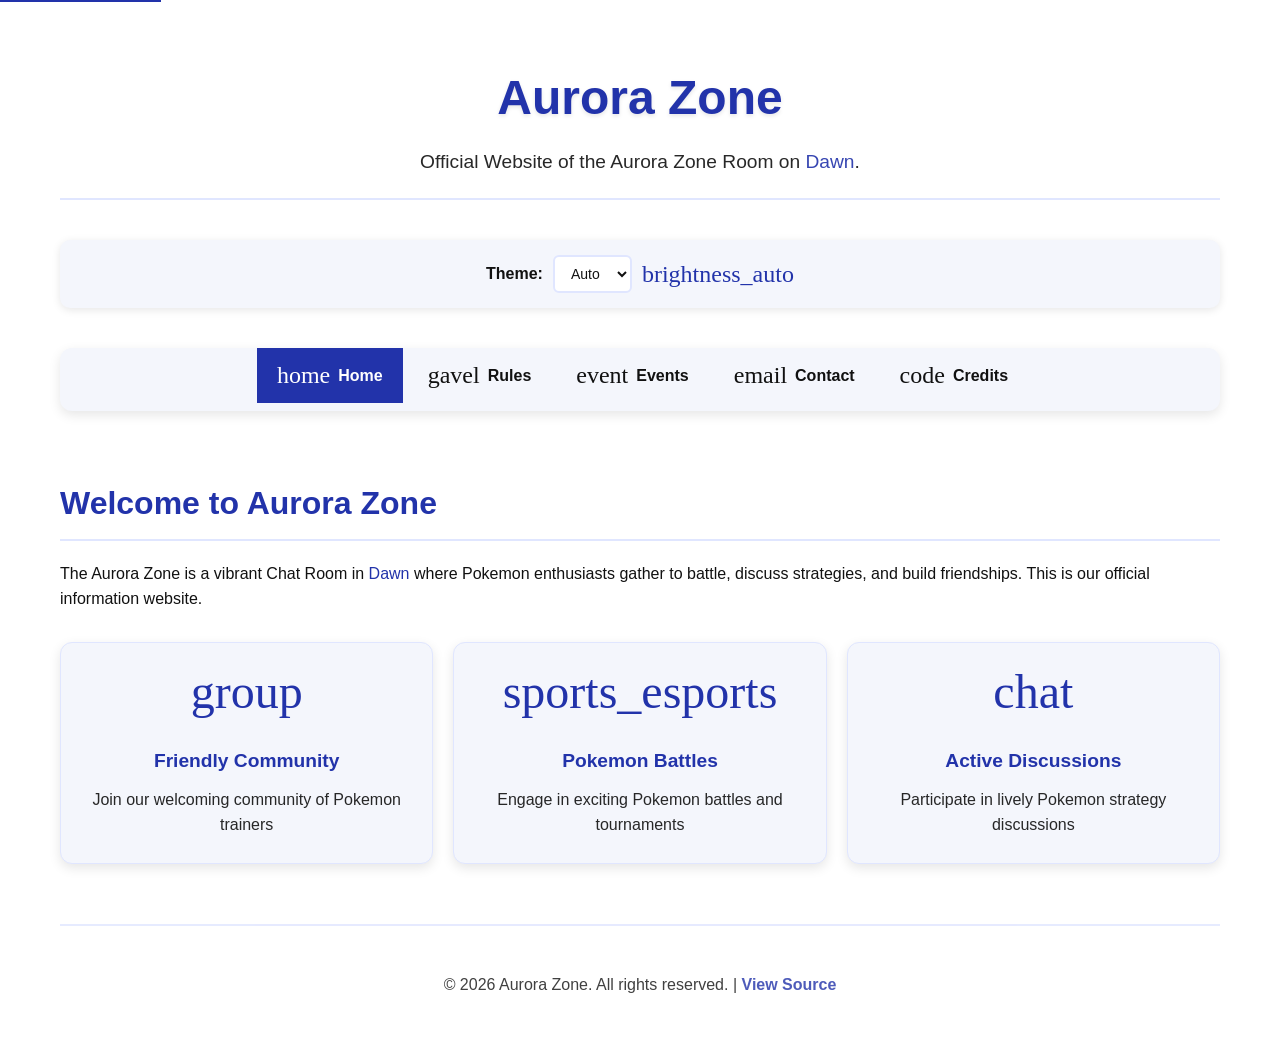
==== commit 9daee81a: "feat: Comprehensive site improvements This commit introduces a wide range of improvements to the Aur" ====
--- a/index.html
+++ b/index.html
@@ -7,6 +7,19 @@
   <meta name="keywords" content="Aurora Zone, Dawn, Pokemon Showdown, Pokemon battles, chat room, Pokemon community" />
   <meta name="author" content="TurboRx" />
   
+  <!-- Content Security Policy -->
+  <meta http-equiv="Content-Security-Policy" content="
+    default-src 'self';
+    script-src 'self';
+    style-src 'self' https://fonts.googleapis.com;
+    font-src 'self' https://fonts.gstatic.com;
+    img-src 'self' data:;
+    connect-src 'none';
+    frame-ancestors 'none';
+    form-action 'none';
+    base-uri 'self';
+  ">
+
   <!-- Open Graph Meta Tags -->
   <meta property="og:title" content="Aurora Zone - Pokemon Community" />
   <meta property="og:description" content="Official website of the Aurora Zone chat room on Dawn Pokemon Showdown. Join our friendly community!" />
@@ -25,13 +38,13 @@
   <link rel="icon" type="image/x-icon" href="data:image/svg+xml,<svg xmlns='http://www.w3.org/2000/svg' viewBox='0 0 100 100'><text y='.9em' font-size='90'>🌟</text></svg>" />
   
   <!-- Preload Critical Resources -->
-  <link rel="preload" href="css/styles.css" as="style" />
-  <link rel="preload" href="js/scripts.js" as="script" />
+  <link rel="preload" href="css/styles.min.css" as="style" />
+  <link rel="preload" href="js/scripts.min.js" as="script" />
   
   <!-- Google Material Icons -->
   <link href="https://fonts.googleapis.com/icon?family=Material+Icons" rel="stylesheet" />
   <!-- Link to external CSS -->
-  <link rel="stylesheet" href="css/styles.css" />
+  <link rel="stylesheet" href="css/styles.min.css" />
   
   <!-- Structured Data -->
   <script type="application/ld+json">
@@ -47,6 +60,7 @@
   </script>
 </head>
 <body>
+  <a href="#main-content" class="skip-link" tabindex="0">Skip to main content</a>
   <div class="page-wrapper">
     <header>
       <h1>Aurora Zone</h1>
@@ -59,26 +73,26 @@
     <!-- Theme Toggle -->
     <div class="theme-toggle" role="region" aria-label="Theme selection">
       <label for="themeMode">Theme:</label>
-      <select id="themeMode" onchange="setTheme(this.value)" aria-describedby="theme-help">
+      <select id="themeMode" aria-label="Select theme" aria-describedby="theme-help">
         <option value="auto">Auto</option>
         <option value="light">Light</option>
         <option value="dark">Dark</option>
       </select>
-      <span class="material-icons" id="themeIcon" aria-hidden="true">brightness_auto</span>
+      <span class="material-icons" id="themeIcon" aria-hidden="true" aria-live="polite">brightness_auto</span>
       <span id="theme-help" class="sr-only">Choose your preferred color theme</span>
     </div>
 
     <nav role="navigation" aria-label="Main navigation">
       <ul>
-        <li><a href="#home" onclick="showSection('home')" aria-current="page" role="button" tabindex="0"><span class="material-icons" aria-hidden="true">home</span> Home</a></li>
-        <li><a href="#rules" onclick="showSection('rules')" role="button" tabindex="0"><span class="material-icons" aria-hidden="true">gavel</span> Rules</a></li>
-        <li><a href="#events" onclick="showSection('events')" role="button" tabindex="0"><span class="material-icons" aria-hidden="true">event</span> Events</a></li>
-        <li><a href="#contact" onclick="showSection('contact')" role="button" tabindex="0"><span class="material-icons" aria-hidden="true">email</span> Contact</a></li>
-        <li><a href="#credits" onclick="showSection('credits')" role="button" tabindex="0"><span class="material-icons" aria-hidden="true">code</span> Credits</a></li>
+        <li><a href="#home" aria-current="page" role="button" tabindex="0"><span class="material-icons" aria-hidden="true">home</span> Home</a></li>
+        <li><a href="#rules" role="button" tabindex="0"><span class="material-icons" aria-hidden="true">gavel</span> Rules</a></li>
+        <li><a href="#events" role="button" tabindex="0"><span class="material-icons" aria-hidden="true">event</span> Events</a></li>
+        <li><a href="#contact" role="button" tabindex="0"><span class="material-icons" aria-hidden="true">email</span> Contact</a></li>
+        <li><a href="#credits" role="button" tabindex="0"><span class="material-icons" aria-hidden="true">code</span> Credits</a></li>
       </ul>
     </nav>
 
-    <main role="main">
+    <main role="main" id="main-content">
       <section id="home" class="active" aria-labelledby="home-title">
         <h2 id="home-title">Welcome to Aurora Zone</h2>
         <p>The Aurora Zone is a vibrant Chat Room in <a href="https://dawn.psim.us/" target="_blank" rel="noopener noreferrer" aria-label="Visit Dawn Pokemon Showdown (opens in new tab)">Dawn</a> where Pokemon enthusiasts gather to battle, discuss strategies, and build friendships. This is our official information website.</p>
@@ -173,6 +187,10 @@
     </footer>
   </div>
   <!-- Link to external JS -->
-  <script src="js/scripts.js"></script>
+  <script src="js/scripts.min.js"></script>
+  <!-- Scroll to Top Button -->
+  <button id="scrollToTopBtn" class="scroll-to-top" title="Go to top" aria-label="Scroll to top of the page">
+    <span class="material-icons">arrow_upward</span>
+  </button>
 </body>
-</html>+</html>
--- a/css/styles.min.css
+++ b/css/styles.min.css
@@ -0,0 +1 @@
+:root{--bg:#ffffff;--text:#111111;--card:#f4f6fc;--accent:#2233aa;--accent-hover:#1a2680;--border:#e0e6ff;--shadow:rgba(0, 0, 0, 0.1);--shadow-hover:rgba(0, 0, 0, 0.15);--success:#27ae60;--warning:#f39c12;--error:#e74c3c;}body.dark{--bg:#0a0f2c;--text:#e0e6ff;--card:#223377;--accent:#9ed0ff;--accent-hover:#b8d9ff;--border:#334488;--shadow:rgba(0, 0, 0, 0.3);--shadow-hover:rgba(0, 0, 0, 0.4);--success:#2ecc71;--warning:#f1c40f;--error:#ff6b6b;}body.light{--bg:#ffffff;--text:#111111;--card:#f4f6fc;--accent:#2233aa;--accent-hover:#1a2680;--border:#e0e6ff;--shadow:rgba(0, 0, 0, 0.1);--shadow-hover:rgba(0, 0, 0, 0.15);}*{box-sizing:border-box;}body{margin:0;font-family:'Segoe UI', Tahoma, Geneva, Verdana, sans-serif;background-color:var(--bg);color:var(--text);line-height:1.6;transition:background-color 0.3s ease, color 0.3s ease;scroll-behavior:smooth;}.sr-only{position:absolute;width:1px;height:1px;padding:0;margin:-1px;overflow:hidden;clip:rect(0, 0, 0, 0);white-space:nowrap;border:0;}.skip-link{position:absolute;top:-40px;left:0;background-color:var(--accent);color:white;padding:8px;z-index:100;transition:top 0.3s ease;}.skip-link:focus{top:0;}.page-wrapper{max-width:1200px;margin:0 auto;padding:20px;min-height:100vh;display:flex;flex-direction:column;}header{text-align:center;padding:40px 0 20px;border-bottom:2px solid var(--border);margin-bottom:20px;}header h1{margin:0;font-size:clamp(2rem, 5vw, 3rem);color:var(--accent);font-weight:700;text-shadow:0 2px 4px var(--shadow);}.subtitle{font-size:clamp(1rem, 2.5vw, 1.2rem);color:var(--text);margin:10px 0 0;opacity:0.9;}a{color:var(--accent);text-decoration:none;transition:color 0.2s ease;}a:hover,a:focus{color:var(--accent-hover);text-decoration:underline;outline:2px solid var(--accent);outline-offset:2px;}.theme-toggle{display:flex;align-items:center;justify-content:center;gap:10px;margin:20px 0;padding:15px;background-color:var(--card);border-radius:10px;box-shadow:0 2px 8px var(--shadow);}.theme-toggle label{font-weight:600;color:var(--text);}.theme-toggle select{padding:8px 12px;border:2px solid var(--border);border-radius:6px;background-color:var(--bg);color:var(--text);font-size:14px;cursor:pointer;transition:border-color 0.2s ease, box-shadow 0.2s ease;}.theme-toggle select:focus{outline:none;border-color:var(--accent);box-shadow:0 0 0 3px rgba(34, 51, 170, 0.2);}#themeIcon{color:var(--accent);font-size:24px;}nav{margin:20px 0;}nav ul{display:flex;justify-content:center;list-style:none;padding:0;margin:0;background-color:var(--card);border-radius:12px;box-shadow:0 4px 12px var(--shadow);flex-wrap:wrap;overflow:hidden;}nav li{margin:0;}nav a{display:flex;align-items:center;gap:8px;padding:15px 20px;color:var(--text);font-weight:600;text-decoration:none;transition:all 0.2s ease;border-radius:0;position:relative;outline:none;}nav a:hover,nav a:focus{background-color:var(--accent);color:white;text-decoration:none;outline:2px solid var(--accent-hover);outline-offset:-2px;}nav a:active{transform:translateY(1px);}nav a[aria-current="page"]{background-color:var(--accent);color:white;}main{flex:1;margin:20px 0;}main section{display:none;animation:fadeIn 0.3s ease;}main section.active{display:block;}@keyframes fadeIn{from{opacity:0;transform:translateY(10px);}to{opacity:1;transform:translateY(0);}}section h2{color:var(--accent);font-size:clamp(1.5rem, 4vw, 2rem);margin-bottom:20px;padding-bottom:10px;border-bottom:2px solid var(--border);}ul{padding-left:20px;}ul li{margin-bottom:8px;padding-left:5px;}.feature-highlights{display:grid;grid-template-columns:repeat(auto-fit, minmax(280px, 1fr));gap:20px;margin-top:30px;}.feature-card{background-color:var(--card);padding:25px;border-radius:12px;text-align:center;box-shadow:0 4px 12px var(--shadow);transition:transform 0.2s ease, box-shadow 0.2s ease;border:1px solid var(--border);}.feature-card:hover{transform:translateY(-3px);box-shadow:0 6px 20px var(--shadow-hover);}.feature-card .material-icons{font-size:48px;color:var(--accent);margin-bottom:15px;}.feature-card h3{margin:15px 0 10px;color:var(--accent);font-size:1.2rem;}.feature-card p{margin:0;opacity:0.9;}.events-container{display:grid;grid-template-columns:repeat(auto-fit, minmax(300px, 1fr));gap:20px;margin:20px 0;}.event-card{background-color:var(--card);padding:20px;border-radius:10px;box-shadow:0 3px 10px var(--shadow);border-left:4px solid var(--accent);display:flex;align-items:flex-start;gap:15px;}.event-card .material-icons{color:var(--accent);font-size:32px;margin-top:5px;}.event-card h3{margin:0 0 10px;color:var(--accent);}.event-card p{margin:0;}.events-notice{text-align:center;font-style:italic;color:var(--text);opacity:0.8;margin-top:30px;padding:15px;background-color:var(--card);border-radius:8px;}.contact-info{display:grid;grid-template-columns:repeat(auto-fit, minmax(300px, 1fr));gap:20px;margin-top:20px;}.contact-item{display:flex;align-items:flex-start;gap:15px;padding:20px;background-color:var(--card);border-radius:10px;box-shadow:0 3px 10px var(--shadow);}.contact-item .material-icons{color:var(--accent);font-size:32px;margin-top:5px;}.contact-item h3{margin:0 0 8px;color:var(--accent);}.contact-item p{margin:0;}.credit-box{background-color:var(--card);border-radius:12px;padding:25px;margin-bottom:20px;box-shadow:0 4px 12px var(--shadow);border:1px solid var(--border);}.credit-box h3{margin:0 0 10px;font-size:1.4rem;}.custom-name{color:#f01e2c;font-weight:700;}.credit-role-badges{display:flex;gap:10px;margin:15px 0;flex-wrap:wrap;}.badge{display:inline-block;padding:6px 14px;font-size:0.85rem;border-radius:20px;font-weight:600;color:white;box-shadow:0 2px 6px var(--shadow);transition:transform 0.2s ease;}.badge:hover{transform:translateY(-1px);}.role-dev{background:linear-gradient(135deg, #9b59b6, #8e44ad);}.role-maintainer{background:linear-gradient(135deg, #3498db, #2980b9);}.credit-description{margin:15px 0 0;color:var(--text);opacity:0.9;}.acknowledgments{background-color:var(--card);padding:20px;border-radius:10px;box-shadow:0 3px 10px var(--shadow);border:1px solid var(--border);}.acknowledgments h3{margin:0 0 15px;color:var(--accent);}.acknowledgments p{margin:0;opacity:0.9;}footer{text-align:center;padding:30px 0 20px;margin-top:40px;border-top:2px solid var(--border);color:var(--text);opacity:0.8;}footer a{color:var(--accent);font-weight:600;}.scroll-to-top{position:fixed;bottom:20px;right:20px;background-color:var(--accent);color:white;border:none;border-radius:50%;width:50px;height:50px;display:flex;justify-content:center;align-items:center;cursor:pointer;opacity:0;visibility:hidden;transition:opacity 0.3s ease, visibility 0.3s ease, transform 0.3s ease;z-index:1000;box-shadow:0 4px 12px var(--shadow);}.scroll-to-top.show{opacity:1;visibility:visible;transform:translateY(0);}.scroll-to-top:hover{background-color:var(--accent-hover);transform:translateY(-2px);}@media (max-width: 768px){.page-wrapper{padding:15px;}header{padding:20px 0 15px;}nav ul{flex-direction:column;border-radius:8px;}nav a{padding:12px 20px;justify-content:flex-start;}.theme-toggle{flex-direction:column;gap:8px;padding:20px;}.feature-highlights,.events-container,.contact-info{grid-template-columns:1fr;}.feature-card,.event-card,.contact-item{padding:20px;}}@media (max-width: 480px){.page-wrapper{padding:10px;}header h1{font-size:2rem;}.subtitle{font-size:1rem;}nav a{padding:10px 15px;font-size:14px;}.feature-card .material-icons,.event-card .material-icons,.contact-item .material-icons{font-size:36px;}}*:focus{outline:2px solid var(--accent);outline-offset:2px;}@media (prefers-reduced-motion: reduce){*,*::before,*::after{animation-duration:0.01ms !important;animation-iteration-count:1 !important;transition-duration:0.01ms !important;}body{scroll-behavior:auto;}}@media (prefers-contrast: high){:root{--shadow:rgba(0, 0, 0, 0.3);--shadow-hover:rgba(0, 0, 0, 0.5);}.feature-card,.event-card,.contact-item,.credit-box,.acknowledgments{border:2px solid var(--accent);}}
--- a/css/styles.min.css
+++ b/css/styles.min.css
@@ -0,0 +1 @@
+:root{--bg:#ffffff;--text:#111111;--card:#f4f6fc;--accent:#2233aa;--accent-hover:#1a2680;--border:#e0e6ff;--shadow:rgba(0, 0, 0, 0.1);--shadow-hover:rgba(0, 0, 0, 0.15);--success:#27ae60;--warning:#f39c12;--error:#e74c3c;}body.dark{--bg:#0a0f2c;--text:#e0e6ff;--card:#223377;--accent:#9ed0ff;--accent-hover:#b8d9ff;--border:#334488;--shadow:rgba(0, 0, 0, 0.3);--shadow-hover:rgba(0, 0, 0, 0.4);--success:#2ecc71;--warning:#f1c40f;--error:#ff6b6b;}body.light{--bg:#ffffff;--text:#111111;--card:#f4f6fc;--accent:#2233aa;--accent-hover:#1a2680;--border:#e0e6ff;--shadow:rgba(0, 0, 0, 0.1);--shadow-hover:rgba(0, 0, 0, 0.15);}*{box-sizing:border-box;}body{margin:0;font-family:'Segoe UI', Tahoma, Geneva, Verdana, sans-serif;background-color:var(--bg);color:var(--text);line-height:1.6;transition:background-color 0.3s ease, color 0.3s ease;scroll-behavior:smooth;}.sr-only{position:absolute;width:1px;height:1px;padding:0;margin:-1px;overflow:hidden;clip:rect(0, 0, 0, 0);white-space:nowrap;border:0;}.skip-link{position:absolute;top:-40px;left:0;background-color:var(--accent);color:white;padding:8px;z-index:100;transition:top 0.3s ease;}.skip-link:focus{top:0;}.page-wrapper{max-width:1200px;margin:0 auto;padding:20px;min-height:100vh;display:flex;flex-direction:column;}header{text-align:center;padding:40px 0 20px;border-bottom:2px solid var(--border);margin-bottom:20px;}header h1{margin:0;font-size:clamp(2rem, 5vw, 3rem);color:var(--accent);font-weight:700;text-shadow:0 2px 4px var(--shadow);}.subtitle{font-size:clamp(1rem, 2.5vw, 1.2rem);color:var(--text);margin:10px 0 0;opacity:0.9;}a{color:var(--accent);text-decoration:none;transition:color 0.2s ease;}a:hover,a:focus{color:var(--accent-hover);text-decoration:underline;outline:2px solid var(--accent);outline-offset:2px;}.theme-toggle{display:flex;align-items:center;justify-content:center;gap:10px;margin:20px 0;padding:15px;background-color:var(--card);border-radius:10px;box-shadow:0 2px 8px var(--shadow);}.theme-toggle label{font-weight:600;color:var(--text);}.theme-toggle select{padding:8px 12px;border:2px solid var(--border);border-radius:6px;background-color:var(--bg);color:var(--text);font-size:14px;cursor:pointer;transition:border-color 0.2s ease, box-shadow 0.2s ease;}.theme-toggle select:focus{outline:none;border-color:var(--accent);box-shadow:0 0 0 3px rgba(34, 51, 170, 0.2);}#themeIcon{color:var(--accent);font-size:24px;}nav{margin:20px 0;}nav ul{display:flex;justify-content:center;list-style:none;padding:0;margin:0;background-color:var(--card);border-radius:12px;box-shadow:0 4px 12px var(--shadow);flex-wrap:wrap;overflow:hidden;}nav li{margin:0;}nav a{display:flex;align-items:center;gap:8px;padding:15px 20px;color:var(--text);font-weight:600;text-decoration:none;transition:all 0.2s ease;border-radius:0;position:relative;outline:none;}nav a:hover,nav a:focus{background-color:var(--accent);color:white;text-decoration:none;outline:2px solid var(--accent-hover);outline-offset:-2px;}nav a:active{transform:translateY(1px);}nav a[aria-current="page"]{background-color:var(--accent);color:white;}main{flex:1;margin:20px 0;}main section{display:none;animation:fadeIn 0.3s ease;}main section.active{display:block;}@keyframes fadeIn{from{opacity:0;transform:translateY(10px);}to{opacity:1;transform:translateY(0);}}section h2{color:var(--accent);font-size:clamp(1.5rem, 4vw, 2rem);margin-bottom:20px;padding-bottom:10px;border-bottom:2px solid var(--border);}ul{padding-left:20px;}ul li{margin-bottom:8px;padding-left:5px;}.feature-highlights{display:grid;grid-template-columns:repeat(auto-fit, minmax(280px, 1fr));gap:20px;margin-top:30px;}.feature-card{background-color:var(--card);padding:25px;border-radius:12px;text-align:center;box-shadow:0 4px 12px var(--shadow);transition:transform 0.2s ease, box-shadow 0.2s ease;border:1px solid var(--border);}.feature-card:hover{transform:translateY(-3px);box-shadow:0 6px 20px var(--shadow-hover);}.feature-card .material-icons{font-size:48px;color:var(--accent);margin-bottom:15px;}.feature-card h3{margin:15px 0 10px;color:var(--accent);font-size:1.2rem;}.feature-card p{margin:0;opacity:0.9;}.events-container{display:grid;grid-template-columns:repeat(auto-fit, minmax(300px, 1fr));gap:20px;margin:20px 0;}.event-card{background-color:var(--card);padding:20px;border-radius:10px;box-shadow:0 3px 10px var(--shadow);border-left:4px solid var(--accent);display:flex;align-items:flex-start;gap:15px;}.event-card .material-icons{color:var(--accent);font-size:32px;margin-top:5px;}.event-card h3{margin:0 0 10px;color:var(--accent);}.event-card p{margin:0;}.events-notice{text-align:center;font-style:italic;color:var(--text);opacity:0.8;margin-top:30px;padding:15px;background-color:var(--card);border-radius:8px;}.contact-info{display:grid;grid-template-columns:repeat(auto-fit, minmax(300px, 1fr));gap:20px;margin-top:20px;}.contact-item{display:flex;align-items:flex-start;gap:15px;padding:20px;background-color:var(--card);border-radius:10px;box-shadow:0 3px 10px var(--shadow);}.contact-item .material-icons{color:var(--accent);font-size:32px;margin-top:5px;}.contact-item h3{margin:0 0 8px;color:var(--accent);}.contact-item p{margin:0;}.credit-box{background-color:var(--card);border-radius:12px;padding:25px;margin-bottom:20px;box-shadow:0 4px 12px var(--shadow);border:1px solid var(--border);}.credit-box h3{margin:0 0 10px;font-size:1.4rem;}.custom-name{color:#f01e2c;font-weight:700;}.credit-role-badges{display:flex;gap:10px;margin:15px 0;flex-wrap:wrap;}.badge{display:inline-block;padding:6px 14px;font-size:0.85rem;border-radius:20px;font-weight:600;color:white;box-shadow:0 2px 6px var(--shadow);transition:transform 0.2s ease;}.badge:hover{transform:translateY(-1px);}.role-dev{background:linear-gradient(135deg, #9b59b6, #8e44ad);}.role-maintainer{background:linear-gradient(135deg, #3498db, #2980b9);}.credit-description{margin:15px 0 0;color:var(--text);opacity:0.9;}.acknowledgments{background-color:var(--card);padding:20px;border-radius:10px;box-shadow:0 3px 10px var(--shadow);border:1px solid var(--border);}.acknowledgments h3{margin:0 0 15px;color:var(--accent);}.acknowledgments p{margin:0;opacity:0.9;}footer{text-align:center;padding:30px 0 20px;margin-top:40px;border-top:2px solid var(--border);color:var(--text);opacity:0.8;}footer a{color:var(--accent);font-weight:600;}.scroll-to-top{position:fixed;bottom:20px;right:20px;background-color:var(--accent);color:white;border:none;border-radius:50%;width:50px;height:50px;display:flex;justify-content:center;align-items:center;cursor:pointer;opacity:0;visibility:hidden;transition:opacity 0.3s ease, visibility 0.3s ease, transform 0.3s ease;z-index:1000;box-shadow:0 4px 12px var(--shadow);}.scroll-to-top.show{opacity:1;visibility:visible;transform:translateY(0);}.scroll-to-top:hover{background-color:var(--accent-hover);transform:translateY(-2px);}@media (max-width: 768px){.page-wrapper{padding:15px;}header{padding:20px 0 15px;}nav ul{flex-direction:column;border-radius:8px;}nav a{padding:12px 20px;justify-content:flex-start;}.theme-toggle{flex-direction:column;gap:8px;padding:20px;}.feature-highlights,.events-container,.contact-info{grid-template-columns:1fr;}.feature-card,.event-card,.contact-item{padding:20px;}}@media (max-width: 480px){.page-wrapper{padding:10px;}header h1{font-size:2rem;}.subtitle{font-size:1rem;}nav a{padding:10px 15px;font-size:14px;}.feature-card .material-icons,.event-card .material-icons,.contact-item .material-icons{font-size:36px;}}*:focus{outline:2px solid var(--accent);outline-offset:2px;}@media (prefers-reduced-motion: reduce){*,*::before,*::after{animation-duration:0.01ms !important;animation-iteration-count:1 !important;transition-duration:0.01ms !important;}body{scroll-behavior:auto;}}@media (prefers-contrast: high){:root{--shadow:rgba(0, 0, 0, 0.3);--shadow-hover:rgba(0, 0, 0, 0.5);}.feature-card,.event-card,.contact-item,.credit-box,.acknowledgments{border:2px solid var(--accent);}}
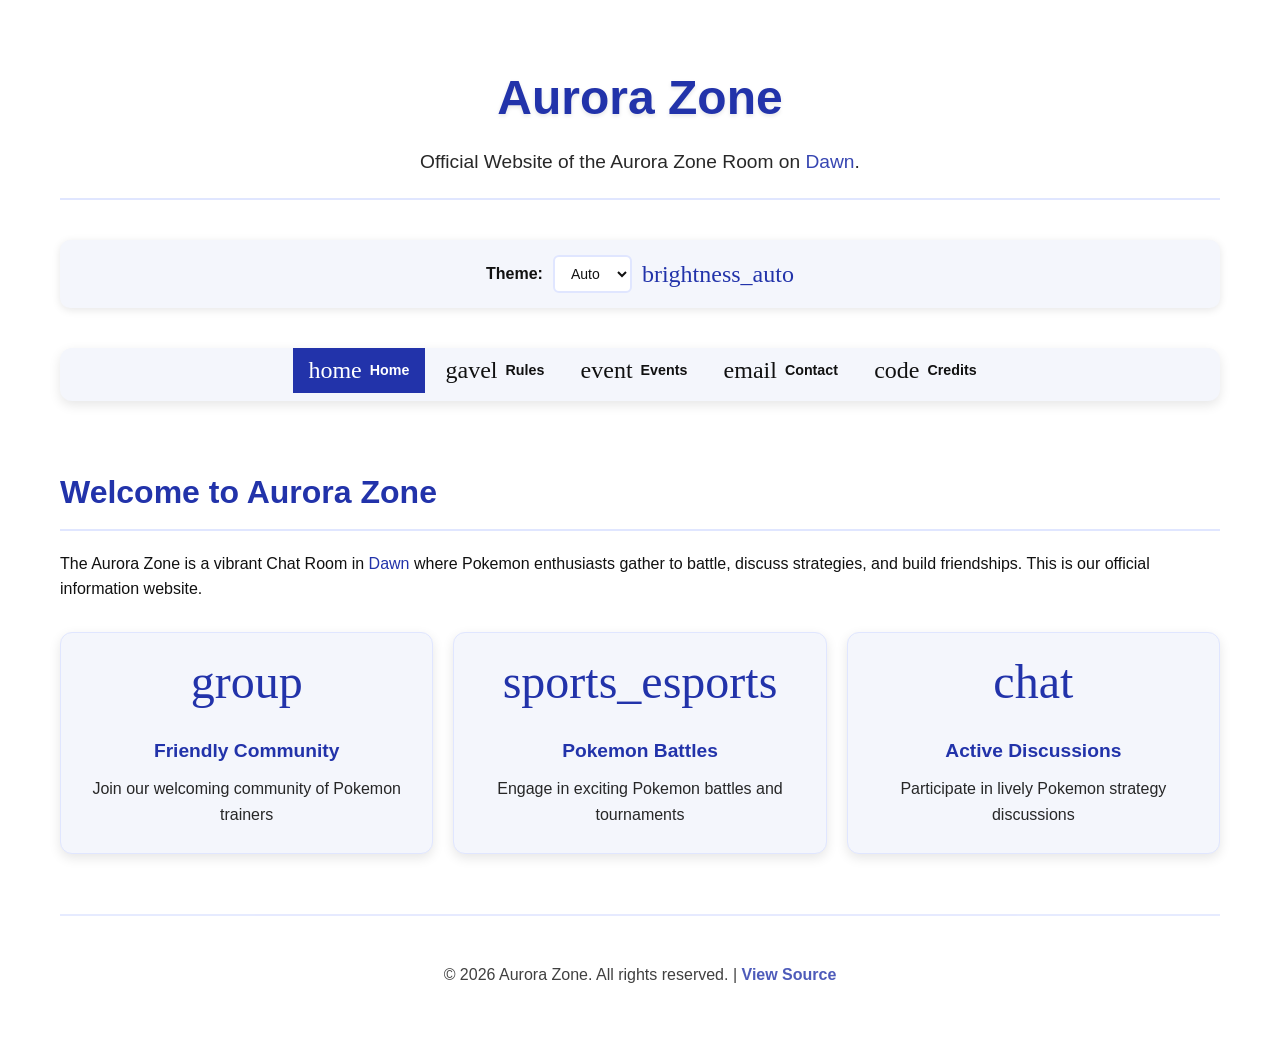
==== commit 2382cc58: "feat: Comprehensive site improvements This commit introduces a wide range of improvements to the Aur" ====
--- a/index.html
+++ b/index.html
@@ -60,7 +60,6 @@
   </script>
 </head>
 <body>
-  <a href="#main-content" class="skip-link" tabindex="0">Skip to main content</a>
   <div class="page-wrapper">
     <header>
       <h1>Aurora Zone</h1>
--- a/css/styles.min.css
+++ b/css/styles.min.css
@@ -1 +1 @@
-:root{--bg:#ffffff;--text:#111111;--card:#f4f6fc;--accent:#2233aa;--accent-hover:#1a2680;--border:#e0e6ff;--shadow:rgba(0, 0, 0, 0.1);--shadow-hover:rgba(0, 0, 0, 0.15);--success:#27ae60;--warning:#f39c12;--error:#e74c3c;}body.dark{--bg:#0a0f2c;--text:#e0e6ff;--card:#223377;--accent:#9ed0ff;--accent-hover:#b8d9ff;--border:#334488;--shadow:rgba(0, 0, 0, 0.3);--shadow-hover:rgba(0, 0, 0, 0.4);--success:#2ecc71;--warning:#f1c40f;--error:#ff6b6b;}body.light{--bg:#ffffff;--text:#111111;--card:#f4f6fc;--accent:#2233aa;--accent-hover:#1a2680;--border:#e0e6ff;--shadow:rgba(0, 0, 0, 0.1);--shadow-hover:rgba(0, 0, 0, 0.15);}*{box-sizing:border-box;}body{margin:0;font-family:'Segoe UI', Tahoma, Geneva, Verdana, sans-serif;background-color:var(--bg);color:var(--text);line-height:1.6;transition:background-color 0.3s ease, color 0.3s ease;scroll-behavior:smooth;}.sr-only{position:absolute;width:1px;height:1px;padding:0;margin:-1px;overflow:hidden;clip:rect(0, 0, 0, 0);white-space:nowrap;border:0;}.skip-link{position:absolute;top:-40px;left:0;background-color:var(--accent);color:white;padding:8px;z-index:100;transition:top 0.3s ease;}.skip-link:focus{top:0;}.page-wrapper{max-width:1200px;margin:0 auto;padding:20px;min-height:100vh;display:flex;flex-direction:column;}header{text-align:center;padding:40px 0 20px;border-bottom:2px solid var(--border);margin-bottom:20px;}header h1{margin:0;font-size:clamp(2rem, 5vw, 3rem);color:var(--accent);font-weight:700;text-shadow:0 2px 4px var(--shadow);}.subtitle{font-size:clamp(1rem, 2.5vw, 1.2rem);color:var(--text);margin:10px 0 0;opacity:0.9;}a{color:var(--accent);text-decoration:none;transition:color 0.2s ease;}a:hover,a:focus{color:var(--accent-hover);text-decoration:underline;outline:2px solid var(--accent);outline-offset:2px;}.theme-toggle{display:flex;align-items:center;justify-content:center;gap:10px;margin:20px 0;padding:15px;background-color:var(--card);border-radius:10px;box-shadow:0 2px 8px var(--shadow);}.theme-toggle label{font-weight:600;color:var(--text);}.theme-toggle select{padding:8px 12px;border:2px solid var(--border);border-radius:6px;background-color:var(--bg);color:var(--text);font-size:14px;cursor:pointer;transition:border-color 0.2s ease, box-shadow 0.2s ease;}.theme-toggle select:focus{outline:none;border-color:var(--accent);box-shadow:0 0 0 3px rgba(34, 51, 170, 0.2);}#themeIcon{color:var(--accent);font-size:24px;}nav{margin:20px 0;}nav ul{display:flex;justify-content:center;list-style:none;padding:0;margin:0;background-color:var(--card);border-radius:12px;box-shadow:0 4px 12px var(--shadow);flex-wrap:wrap;overflow:hidden;}nav li{margin:0;}nav a{display:flex;align-items:center;gap:8px;padding:15px 20px;color:var(--text);font-weight:600;text-decoration:none;transition:all 0.2s ease;border-radius:0;position:relative;outline:none;}nav a:hover,nav a:focus{background-color:var(--accent);color:white;text-decoration:none;outline:2px solid var(--accent-hover);outline-offset:-2px;}nav a:active{transform:translateY(1px);}nav a[aria-current="page"]{background-color:var(--accent);color:white;}main{flex:1;margin:20px 0;}main section{display:none;animation:fadeIn 0.3s ease;}main section.active{display:block;}@keyframes fadeIn{from{opacity:0;transform:translateY(10px);}to{opacity:1;transform:translateY(0);}}section h2{color:var(--accent);font-size:clamp(1.5rem, 4vw, 2rem);margin-bottom:20px;padding-bottom:10px;border-bottom:2px solid var(--border);}ul{padding-left:20px;}ul li{margin-bottom:8px;padding-left:5px;}.feature-highlights{display:grid;grid-template-columns:repeat(auto-fit, minmax(280px, 1fr));gap:20px;margin-top:30px;}.feature-card{background-color:var(--card);padding:25px;border-radius:12px;text-align:center;box-shadow:0 4px 12px var(--shadow);transition:transform 0.2s ease, box-shadow 0.2s ease;border:1px solid var(--border);}.feature-card:hover{transform:translateY(-3px);box-shadow:0 6px 20px var(--shadow-hover);}.feature-card .material-icons{font-size:48px;color:var(--accent);margin-bottom:15px;}.feature-card h3{margin:15px 0 10px;color:var(--accent);font-size:1.2rem;}.feature-card p{margin:0;opacity:0.9;}.events-container{display:grid;grid-template-columns:repeat(auto-fit, minmax(300px, 1fr));gap:20px;margin:20px 0;}.event-card{background-color:var(--card);padding:20px;border-radius:10px;box-shadow:0 3px 10px var(--shadow);border-left:4px solid var(--accent);display:flex;align-items:flex-start;gap:15px;}.event-card .material-icons{color:var(--accent);font-size:32px;margin-top:5px;}.event-card h3{margin:0 0 10px;color:var(--accent);}.event-card p{margin:0;}.events-notice{text-align:center;font-style:italic;color:var(--text);opacity:0.8;margin-top:30px;padding:15px;background-color:var(--card);border-radius:8px;}.contact-info{display:grid;grid-template-columns:repeat(auto-fit, minmax(300px, 1fr));gap:20px;margin-top:20px;}.contact-item{display:flex;align-items:flex-start;gap:15px;padding:20px;background-color:var(--card);border-radius:10px;box-shadow:0 3px 10px var(--shadow);}.contact-item .material-icons{color:var(--accent);font-size:32px;margin-top:5px;}.contact-item h3{margin:0 0 8px;color:var(--accent);}.contact-item p{margin:0;}.credit-box{background-color:var(--card);border-radius:12px;padding:25px;margin-bottom:20px;box-shadow:0 4px 12px var(--shadow);border:1px solid var(--border);}.credit-box h3{margin:0 0 10px;font-size:1.4rem;}.custom-name{color:#f01e2c;font-weight:700;}.credit-role-badges{display:flex;gap:10px;margin:15px 0;flex-wrap:wrap;}.badge{display:inline-block;padding:6px 14px;font-size:0.85rem;border-radius:20px;font-weight:600;color:white;box-shadow:0 2px 6px var(--shadow);transition:transform 0.2s ease;}.badge:hover{transform:translateY(-1px);}.role-dev{background:linear-gradient(135deg, #9b59b6, #8e44ad);}.role-maintainer{background:linear-gradient(135deg, #3498db, #2980b9);}.credit-description{margin:15px 0 0;color:var(--text);opacity:0.9;}.acknowledgments{background-color:var(--card);padding:20px;border-radius:10px;box-shadow:0 3px 10px var(--shadow);border:1px solid var(--border);}.acknowledgments h3{margin:0 0 15px;color:var(--accent);}.acknowledgments p{margin:0;opacity:0.9;}footer{text-align:center;padding:30px 0 20px;margin-top:40px;border-top:2px solid var(--border);color:var(--text);opacity:0.8;}footer a{color:var(--accent);font-weight:600;}.scroll-to-top{position:fixed;bottom:20px;right:20px;background-color:var(--accent);color:white;border:none;border-radius:50%;width:50px;height:50px;display:flex;justify-content:center;align-items:center;cursor:pointer;opacity:0;visibility:hidden;transition:opacity 0.3s ease, visibility 0.3s ease, transform 0.3s ease;z-index:1000;box-shadow:0 4px 12px var(--shadow);}.scroll-to-top.show{opacity:1;visibility:visible;transform:translateY(0);}.scroll-to-top:hover{background-color:var(--accent-hover);transform:translateY(-2px);}@media (max-width: 768px){.page-wrapper{padding:15px;}header{padding:20px 0 15px;}nav ul{flex-direction:column;border-radius:8px;}nav a{padding:12px 20px;justify-content:flex-start;}.theme-toggle{flex-direction:column;gap:8px;padding:20px;}.feature-highlights,.events-container,.contact-info{grid-template-columns:1fr;}.feature-card,.event-card,.contact-item{padding:20px;}}@media (max-width: 480px){.page-wrapper{padding:10px;}header h1{font-size:2rem;}.subtitle{font-size:1rem;}nav a{padding:10px 15px;font-size:14px;}.feature-card .material-icons,.event-card .material-icons,.contact-item .material-icons{font-size:36px;}}*:focus{outline:2px solid var(--accent);outline-offset:2px;}@media (prefers-reduced-motion: reduce){*,*::before,*::after{animation-duration:0.01ms !important;animation-iteration-count:1 !important;transition-duration:0.01ms !important;}body{scroll-behavior:auto;}}@media (prefers-contrast: high){:root{--shadow:rgba(0, 0, 0, 0.3);--shadow-hover:rgba(0, 0, 0, 0.5);}.feature-card,.event-card,.contact-item,.credit-box,.acknowledgments{border:2px solid var(--accent);}}+:root{--bg:#ffffff;--text:#111111;--card:#f4f6fc;--accent:#2233aa;--accent-hover:#1a2680;--border:#e0e6ff;--shadow:rgba(0, 0, 0, 0.1);--shadow-hover:rgba(0, 0, 0, 0.15);--success:#27ae60;--warning:#f39c12;--error:#e74c3c;}body.dark{--bg:#0a0f2c;--text:#e0e6ff;--card:#223377;--accent:#9ed0ff;--accent-hover:#b8d9ff;--border:#334488;--shadow:rgba(0, 0, 0, 0.3);--shadow-hover:rgba(0, 0, 0, 0.4);--success:#2ecc71;--warning:#f1c40f;--error:#ff6b6b;}body.light{--bg:#ffffff;--text:#111111;--card:#f4f6fc;--accent:#2233aa;--accent-hover:#1a2680;--border:#e0e6ff;--shadow:rgba(0, 0, 0, 0.1);--shadow-hover:rgba(0, 0, 0, 0.15);}*{box-sizing:border-box;}body{margin:0;font-family:'Segoe UI', Tahoma, Geneva, Verdana, sans-serif;background-color:var(--bg);color:var(--text);line-height:1.6;transition:background-color 0.3s ease, color 0.3s ease;scroll-behavior:smooth;}.sr-only{position:absolute;width:1px;height:1px;padding:0;margin:-1px;overflow:hidden;clip:rect(0, 0, 0, 0);white-space:nowrap;border:0;}.page-wrapper{max-width:1200px;margin:0 auto;padding:20px;min-height:100vh;display:flex;flex-direction:column;}header{text-align:center;padding:40px 0 20px;border-bottom:2px solid var(--border);margin-bottom:20px;}header h1{margin:0;font-size:clamp(2rem, 5vw, 3rem);color:var(--accent);font-weight:700;text-shadow:0 2px 4px var(--shadow);}.subtitle{font-size:clamp(1rem, 2.5vw, 1.2rem);color:var(--text);margin:10px 0 0;opacity:0.9;}a{color:var(--accent);text-decoration:none;transition:color 0.2s ease;}a:hover,a:focus{color:var(--accent-hover);text-decoration:underline;outline:2px solid var(--accent);outline-offset:2px;}.theme-toggle{display:flex;align-items:center;justify-content:center;gap:10px;margin:20px 0;padding:15px;background-color:var(--card);border-radius:10px;box-shadow:0 2px 8px var(--shadow);}.theme-toggle label{font-weight:600;color:var(--text);}.theme-toggle select{padding:8px 12px;border:2px solid var(--border);border-radius:6px;background-color:var(--bg);color:var(--text);font-size:14px;cursor:pointer;transition:border-color 0.2s ease, box-shadow 0.2s ease;}.theme-toggle select:focus{outline:none;border-color:var(--accent);box-shadow:0 0 0 3px rgba(34, 51, 170, 0.2);}#themeIcon{color:var(--accent);font-size:24px;}nav{margin:20px 0;}nav ul{display:flex;justify-content:center;list-style:none;padding:0;margin:0;background-color:var(--card);border-radius:12px;box-shadow:0 4px 12px var(--shadow);flex-wrap:wrap;overflow:hidden;}nav li{margin:0;}nav a{display:flex;align-items:center;gap:8px;padding:15px 20px;color:var(--text);font-weight:600;text-decoration:none;transition:all 0.2s ease;border-radius:0;position:relative;outline:none;}nav a:hover,nav a:focus{background-color:var(--accent);color:white;text-decoration:none;outline:2px solid var(--accent-hover);outline-offset:-2px;}nav a:active{transform:translateY(1px);}nav a[aria-current="page"]{background-color:var(--accent);color:white;}main{flex:1;margin:20px 0;}main section{display:none;animation:fadeIn 0.3s ease;}main section.active{display:block;}@keyframes fadeIn{from{opacity:0;transform:translateY(10px);}to{opacity:1;transform:translateY(0);}}section h2{color:var(--accent);font-size:clamp(1.5rem, 4vw, 2rem);margin-bottom:20px;padding-bottom:10px;border-bottom:2px solid var(--border);}ul{padding-left:20px;}ul li{margin-bottom:8px;padding-left:5px;}.feature-highlights{display:grid;grid-template-columns:repeat(auto-fit, minmax(280px, 1fr));gap:20px;margin-top:30px;}.feature-card{background-color:var(--card);padding:25px;border-radius:12px;text-align:center;box-shadow:0 4px 12px var(--shadow);transition:transform 0.2s ease, box-shadow 0.2s ease;border:1px solid var(--border);}.feature-card:hover{transform:translateY(-3px);box-shadow:0 6px 20px var(--shadow-hover);}.feature-card .material-icons{font-size:48px;color:var(--accent);margin-bottom:15px;}.feature-card h3{margin:15px 0 10px;color:var(--accent);font-size:1.2rem;}.feature-card p{margin:0;opacity:0.9;}.events-container{display:grid;grid-template-columns:repeat(auto-fit, minmax(300px, 1fr));gap:20px;margin:20px 0;}.event-card{background-color:var(--card);padding:20px;border-radius:10px;box-shadow:0 3px 10px var(--shadow);border-left:4px solid var(--accent);display:flex;align-items:flex-start;gap:15px;}.event-card .material-icons{color:var(--accent);font-size:32px;margin-top:5px;}.event-card h3{margin:0 0 10px;color:var(--accent);}.event-card p{margin:0;}.events-notice{text-align:center;font-style:italic;color:var(--text);opacity:0.8;margin-top:30px;padding:15px;background-color:var(--card);border-radius:8px;}.contact-info{display:grid;grid-template-columns:repeat(auto-fit, minmax(300px, 1fr));gap:20px;margin-top:20px;}.contact-item{display:flex;align-items:flex-start;gap:15px;padding:20px;background-color:var(--card);border-radius:10px;box-shadow:0 3px 10px var(--shadow);}.contact-item .material-icons{color:var(--accent);font-size:32px;margin-top:5px;}.contact-item h3{margin:0 0 8px;color:var(--accent);}.contact-item p{margin:0;}.credit-box{background-color:var(--card);border-radius:12px;padding:25px;margin-bottom:20px;box-shadow:0 4px 12px var(--shadow);border:1px solid var(--border);}.credit-box h3{margin:0 0 10px;font-size:1.4rem;}.custom-name{color:#f01e2c;font-weight:700;}.credit-role-badges{display:flex;gap:10px;margin:15px 0;flex-wrap:wrap;}.badge{display:inline-block;padding:6px 14px;font-size:0.85rem;border-radius:20px;font-weight:600;color:white;box-shadow:0 2px 6px var(--shadow);transition:transform 0.2s ease;}.badge:hover{transform:translateY(-1px);}.role-dev{background:linear-gradient(135deg, #9b59b6, #8e44ad);}.role-maintainer{background:linear-gradient(135deg, #3498db, #2980b9);}.credit-description{margin:15px 0 0;color:var(--text);opacity:0.9;}.acknowledgments{background-color:var(--card);padding:20px;border-radius:10px;box-shadow:0 3px 10px var(--shadow);border:1px solid var(--border);}.acknowledgments h3{margin:0 0 15px;color:var(--accent);}.acknowledgments p{margin:0;opacity:0.9;}footer{text-align:center;padding:30px 0 20px;margin-top:40px;border-top:2px solid var(--border);color:var(--text);opacity:0.8;}footer a{color:var(--accent);font-weight:600;}.scroll-to-top{position:fixed;bottom:20px;right:20px;background-color:var(--accent);color:white;border:none;border-radius:50%;width:50px;height:50px;display:flex;justify-content:center;align-items:center;cursor:pointer;opacity:0;visibility:hidden;transition:opacity 0.3s ease, visibility 0.3s ease, transform 0.3s ease;z-index:1000;box-shadow:0 4px 12px var(--shadow);}.scroll-to-top.show{opacity:1;visibility:visible;transform:translateY(0);}.scroll-to-top:hover{background-color:var(--accent-hover);transform:translateY(-2px);}@media (max-width: 768px){.page-wrapper{padding:15px;}header{padding:20px 0 15px;}nav ul{flex-direction:column;border-radius:8px;}nav a{padding:12px 20px;justify-content:flex-start;}.theme-toggle{flex-direction:column;gap:8px;padding:20px;}.feature-highlights,.events-container,.contact-info{grid-template-columns:1fr;}.feature-card,.event-card,.contact-item{padding:20px;}}@media (max-width: 480px){.page-wrapper{padding:10px;}header h1{font-size:2rem;}.subtitle{font-size:1rem;}nav a{padding:10px 15px;font-size:14px;}.feature-card .material-icons,.event-card .material-icons,.contact-item .material-icons{font-size:36px;}}*:focus{outline:2px solid var(--accent);outline-offset:2px;}@media (prefers-reduced-motion: reduce){*,*::before,*::after{animation-duration:0.01ms !important;animation-iteration-count:1 !important;transition-duration:0.01ms !important;}body{scroll-behavior:auto;}}@media (prefers-contrast: high){:root{--shadow:rgba(0, 0, 0, 0.3);--shadow-hover:rgba(0, 0, 0, 0.5);}.feature-card,.event-card,.contact-item,.credit-box,.acknowledgments{border:2px solid var(--accent);}}
--- a/css/styles.min.css
+++ b/css/styles.min.css
@@ -1 +1 @@
-:root{--bg:#ffffff;--text:#111111;--card:#f4f6fc;--accent:#2233aa;--accent-hover:#1a2680;--border:#e0e6ff;--shadow:rgba(0, 0, 0, 0.1);--shadow-hover:rgba(0, 0, 0, 0.15);--success:#27ae60;--warning:#f39c12;--error:#e74c3c;}body.dark{--bg:#0a0f2c;--text:#e0e6ff;--card:#223377;--accent:#9ed0ff;--accent-hover:#b8d9ff;--border:#334488;--shadow:rgba(0, 0, 0, 0.3);--shadow-hover:rgba(0, 0, 0, 0.4);--success:#2ecc71;--warning:#f1c40f;--error:#ff6b6b;}body.light{--bg:#ffffff;--text:#111111;--card:#f4f6fc;--accent:#2233aa;--accent-hover:#1a2680;--border:#e0e6ff;--shadow:rgba(0, 0, 0, 0.1);--shadow-hover:rgba(0, 0, 0, 0.15);}*{box-sizing:border-box;}body{margin:0;font-family:'Segoe UI', Tahoma, Geneva, Verdana, sans-serif;background-color:var(--bg);color:var(--text);line-height:1.6;transition:background-color 0.3s ease, color 0.3s ease;scroll-behavior:smooth;}.sr-only{position:absolute;width:1px;height:1px;padding:0;margin:-1px;overflow:hidden;clip:rect(0, 0, 0, 0);white-space:nowrap;border:0;}.skip-link{position:absolute;top:-40px;left:0;background-color:var(--accent);color:white;padding:8px;z-index:100;transition:top 0.3s ease;}.skip-link:focus{top:0;}.page-wrapper{max-width:1200px;margin:0 auto;padding:20px;min-height:100vh;display:flex;flex-direction:column;}header{text-align:center;padding:40px 0 20px;border-bottom:2px solid var(--border);margin-bottom:20px;}header h1{margin:0;font-size:clamp(2rem, 5vw, 3rem);color:var(--accent);font-weight:700;text-shadow:0 2px 4px var(--shadow);}.subtitle{font-size:clamp(1rem, 2.5vw, 1.2rem);color:var(--text);margin:10px 0 0;opacity:0.9;}a{color:var(--accent);text-decoration:none;transition:color 0.2s ease;}a:hover,a:focus{color:var(--accent-hover);text-decoration:underline;outline:2px solid var(--accent);outline-offset:2px;}.theme-toggle{display:flex;align-items:center;justify-content:center;gap:10px;margin:20px 0;padding:15px;background-color:var(--card);border-radius:10px;box-shadow:0 2px 8px var(--shadow);}.theme-toggle label{font-weight:600;color:var(--text);}.theme-toggle select{padding:8px 12px;border:2px solid var(--border);border-radius:6px;background-color:var(--bg);color:var(--text);font-size:14px;cursor:pointer;transition:border-color 0.2s ease, box-shadow 0.2s ease;}.theme-toggle select:focus{outline:none;border-color:var(--accent);box-shadow:0 0 0 3px rgba(34, 51, 170, 0.2);}#themeIcon{color:var(--accent);font-size:24px;}nav{margin:20px 0;}nav ul{display:flex;justify-content:center;list-style:none;padding:0;margin:0;background-color:var(--card);border-radius:12px;box-shadow:0 4px 12px var(--shadow);flex-wrap:wrap;overflow:hidden;}nav li{margin:0;}nav a{display:flex;align-items:center;gap:8px;padding:15px 20px;color:var(--text);font-weight:600;text-decoration:none;transition:all 0.2s ease;border-radius:0;position:relative;outline:none;}nav a:hover,nav a:focus{background-color:var(--accent);color:white;text-decoration:none;outline:2px solid var(--accent-hover);outline-offset:-2px;}nav a:active{transform:translateY(1px);}nav a[aria-current="page"]{background-color:var(--accent);color:white;}main{flex:1;margin:20px 0;}main section{display:none;animation:fadeIn 0.3s ease;}main section.active{display:block;}@keyframes fadeIn{from{opacity:0;transform:translateY(10px);}to{opacity:1;transform:translateY(0);}}section h2{color:var(--accent);font-size:clamp(1.5rem, 4vw, 2rem);margin-bottom:20px;padding-bottom:10px;border-bottom:2px solid var(--border);}ul{padding-left:20px;}ul li{margin-bottom:8px;padding-left:5px;}.feature-highlights{display:grid;grid-template-columns:repeat(auto-fit, minmax(280px, 1fr));gap:20px;margin-top:30px;}.feature-card{background-color:var(--card);padding:25px;border-radius:12px;text-align:center;box-shadow:0 4px 12px var(--shadow);transition:transform 0.2s ease, box-shadow 0.2s ease;border:1px solid var(--border);}.feature-card:hover{transform:translateY(-3px);box-shadow:0 6px 20px var(--shadow-hover);}.feature-card .material-icons{font-size:48px;color:var(--accent);margin-bottom:15px;}.feature-card h3{margin:15px 0 10px;color:var(--accent);font-size:1.2rem;}.feature-card p{margin:0;opacity:0.9;}.events-container{display:grid;grid-template-columns:repeat(auto-fit, minmax(300px, 1fr));gap:20px;margin:20px 0;}.event-card{background-color:var(--card);padding:20px;border-radius:10px;box-shadow:0 3px 10px var(--shadow);border-left:4px solid var(--accent);display:flex;align-items:flex-start;gap:15px;}.event-card .material-icons{color:var(--accent);font-size:32px;margin-top:5px;}.event-card h3{margin:0 0 10px;color:var(--accent);}.event-card p{margin:0;}.events-notice{text-align:center;font-style:italic;color:var(--text);opacity:0.8;margin-top:30px;padding:15px;background-color:var(--card);border-radius:8px;}.contact-info{display:grid;grid-template-columns:repeat(auto-fit, minmax(300px, 1fr));gap:20px;margin-top:20px;}.contact-item{display:flex;align-items:flex-start;gap:15px;padding:20px;background-color:var(--card);border-radius:10px;box-shadow:0 3px 10px var(--shadow);}.contact-item .material-icons{color:var(--accent);font-size:32px;margin-top:5px;}.contact-item h3{margin:0 0 8px;color:var(--accent);}.contact-item p{margin:0;}.credit-box{background-color:var(--card);border-radius:12px;padding:25px;margin-bottom:20px;box-shadow:0 4px 12px var(--shadow);border:1px solid var(--border);}.credit-box h3{margin:0 0 10px;font-size:1.4rem;}.custom-name{color:#f01e2c;font-weight:700;}.credit-role-badges{display:flex;gap:10px;margin:15px 0;flex-wrap:wrap;}.badge{display:inline-block;padding:6px 14px;font-size:0.85rem;border-radius:20px;font-weight:600;color:white;box-shadow:0 2px 6px var(--shadow);transition:transform 0.2s ease;}.badge:hover{transform:translateY(-1px);}.role-dev{background:linear-gradient(135deg, #9b59b6, #8e44ad);}.role-maintainer{background:linear-gradient(135deg, #3498db, #2980b9);}.credit-description{margin:15px 0 0;color:var(--text);opacity:0.9;}.acknowledgments{background-color:var(--card);padding:20px;border-radius:10px;box-shadow:0 3px 10px var(--shadow);border:1px solid var(--border);}.acknowledgments h3{margin:0 0 15px;color:var(--accent);}.acknowledgments p{margin:0;opacity:0.9;}footer{text-align:center;padding:30px 0 20px;margin-top:40px;border-top:2px solid var(--border);color:var(--text);opacity:0.8;}footer a{color:var(--accent);font-weight:600;}.scroll-to-top{position:fixed;bottom:20px;right:20px;background-color:var(--accent);color:white;border:none;border-radius:50%;width:50px;height:50px;display:flex;justify-content:center;align-items:center;cursor:pointer;opacity:0;visibility:hidden;transition:opacity 0.3s ease, visibility 0.3s ease, transform 0.3s ease;z-index:1000;box-shadow:0 4px 12px var(--shadow);}.scroll-to-top.show{opacity:1;visibility:visible;transform:translateY(0);}.scroll-to-top:hover{background-color:var(--accent-hover);transform:translateY(-2px);}@media (max-width: 768px){.page-wrapper{padding:15px;}header{padding:20px 0 15px;}nav ul{flex-direction:column;border-radius:8px;}nav a{padding:12px 20px;justify-content:flex-start;}.theme-toggle{flex-direction:column;gap:8px;padding:20px;}.feature-highlights,.events-container,.contact-info{grid-template-columns:1fr;}.feature-card,.event-card,.contact-item{padding:20px;}}@media (max-width: 480px){.page-wrapper{padding:10px;}header h1{font-size:2rem;}.subtitle{font-size:1rem;}nav a{padding:10px 15px;font-size:14px;}.feature-card .material-icons,.event-card .material-icons,.contact-item .material-icons{font-size:36px;}}*:focus{outline:2px solid var(--accent);outline-offset:2px;}@media (prefers-reduced-motion: reduce){*,*::before,*::after{animation-duration:0.01ms !important;animation-iteration-count:1 !important;transition-duration:0.01ms !important;}body{scroll-behavior:auto;}}@media (prefers-contrast: high){:root{--shadow:rgba(0, 0, 0, 0.3);--shadow-hover:rgba(0, 0, 0, 0.5);}.feature-card,.event-card,.contact-item,.credit-box,.acknowledgments{border:2px solid var(--accent);}}+:root{--bg:#ffffff;--text:#111111;--card:#f4f6fc;--accent:#2233aa;--accent-hover:#1a2680;--border:#e0e6ff;--shadow:rgba(0, 0, 0, 0.1);--shadow-hover:rgba(0, 0, 0, 0.15);--success:#27ae60;--warning:#f39c12;--error:#e74c3c;}body.dark{--bg:#0a0f2c;--text:#e0e6ff;--card:#223377;--accent:#9ed0ff;--accent-hover:#b8d9ff;--border:#334488;--shadow:rgba(0, 0, 0, 0.3);--shadow-hover:rgba(0, 0, 0, 0.4);--success:#2ecc71;--warning:#f1c40f;--error:#ff6b6b;}body.light{--bg:#ffffff;--text:#111111;--card:#f4f6fc;--accent:#2233aa;--accent-hover:#1a2680;--border:#e0e6ff;--shadow:rgba(0, 0, 0, 0.1);--shadow-hover:rgba(0, 0, 0, 0.15);}*{box-sizing:border-box;}body{margin:0;font-family:'Segoe UI', Tahoma, Geneva, Verdana, sans-serif;background-color:var(--bg);color:var(--text);line-height:1.6;transition:background-color 0.3s ease, color 0.3s ease;scroll-behavior:smooth;}.sr-only{position:absolute;width:1px;height:1px;padding:0;margin:-1px;overflow:hidden;clip:rect(0, 0, 0, 0);white-space:nowrap;border:0;}.page-wrapper{max-width:1200px;margin:0 auto;padding:20px;min-height:100vh;display:flex;flex-direction:column;}header{text-align:center;padding:40px 0 20px;border-bottom:2px solid var(--border);margin-bottom:20px;}header h1{margin:0;font-size:clamp(2rem, 5vw, 3rem);color:var(--accent);font-weight:700;text-shadow:0 2px 4px var(--shadow);}.subtitle{font-size:clamp(1rem, 2.5vw, 1.2rem);color:var(--text);margin:10px 0 0;opacity:0.9;}a{color:var(--accent);text-decoration:none;transition:color 0.2s ease;}a:hover,a:focus{color:var(--accent-hover);text-decoration:underline;outline:2px solid var(--accent);outline-offset:2px;}.theme-toggle{display:flex;align-items:center;justify-content:center;gap:10px;margin:20px 0;padding:15px;background-color:var(--card);border-radius:10px;box-shadow:0 2px 8px var(--shadow);}.theme-toggle label{font-weight:600;color:var(--text);}.theme-toggle select{padding:8px 12px;border:2px solid var(--border);border-radius:6px;background-color:var(--bg);color:var(--text);font-size:14px;cursor:pointer;transition:border-color 0.2s ease, box-shadow 0.2s ease;}.theme-toggle select:focus{outline:none;border-color:var(--accent);box-shadow:0 0 0 3px rgba(34, 51, 170, 0.2);}#themeIcon{color:var(--accent);font-size:24px;}nav{margin:20px 0;}nav ul{display:flex;justify-content:center;list-style:none;padding:0;margin:0;background-color:var(--card);border-radius:12px;box-shadow:0 4px 12px var(--shadow);flex-wrap:wrap;overflow:hidden;}nav li{margin:0;}nav a{display:flex;align-items:center;gap:8px;padding:15px 20px;color:var(--text);font-weight:600;text-decoration:none;transition:all 0.2s ease;border-radius:0;position:relative;outline:none;}nav a:hover,nav a:focus{background-color:var(--accent);color:white;text-decoration:none;outline:2px solid var(--accent-hover);outline-offset:-2px;}nav a:active{transform:translateY(1px);}nav a[aria-current="page"]{background-color:var(--accent);color:white;}main{flex:1;margin:20px 0;}main section{display:none;animation:fadeIn 0.3s ease;}main section.active{display:block;}@keyframes fadeIn{from{opacity:0;transform:translateY(10px);}to{opacity:1;transform:translateY(0);}}section h2{color:var(--accent);font-size:clamp(1.5rem, 4vw, 2rem);margin-bottom:20px;padding-bottom:10px;border-bottom:2px solid var(--border);}ul{padding-left:20px;}ul li{margin-bottom:8px;padding-left:5px;}.feature-highlights{display:grid;grid-template-columns:repeat(auto-fit, minmax(280px, 1fr));gap:20px;margin-top:30px;}.feature-card{background-color:var(--card);padding:25px;border-radius:12px;text-align:center;box-shadow:0 4px 12px var(--shadow);transition:transform 0.2s ease, box-shadow 0.2s ease;border:1px solid var(--border);}.feature-card:hover{transform:translateY(-3px);box-shadow:0 6px 20px var(--shadow-hover);}.feature-card .material-icons{font-size:48px;color:var(--accent);margin-bottom:15px;}.feature-card h3{margin:15px 0 10px;color:var(--accent);font-size:1.2rem;}.feature-card p{margin:0;opacity:0.9;}.events-container{display:grid;grid-template-columns:repeat(auto-fit, minmax(300px, 1fr));gap:20px;margin:20px 0;}.event-card{background-color:var(--card);padding:20px;border-radius:10px;box-shadow:0 3px 10px var(--shadow);border-left:4px solid var(--accent);display:flex;align-items:flex-start;gap:15px;}.event-card .material-icons{color:var(--accent);font-size:32px;margin-top:5px;}.event-card h3{margin:0 0 10px;color:var(--accent);}.event-card p{margin:0;}.events-notice{text-align:center;font-style:italic;color:var(--text);opacity:0.8;margin-top:30px;padding:15px;background-color:var(--card);border-radius:8px;}.contact-info{display:grid;grid-template-columns:repeat(auto-fit, minmax(300px, 1fr));gap:20px;margin-top:20px;}.contact-item{display:flex;align-items:flex-start;gap:15px;padding:20px;background-color:var(--card);border-radius:10px;box-shadow:0 3px 10px var(--shadow);}.contact-item .material-icons{color:var(--accent);font-size:32px;margin-top:5px;}.contact-item h3{margin:0 0 8px;color:var(--accent);}.contact-item p{margin:0;}.credit-box{background-color:var(--card);border-radius:12px;padding:25px;margin-bottom:20px;box-shadow:0 4px 12px var(--shadow);border:1px solid var(--border);}.credit-box h3{margin:0 0 10px;font-size:1.4rem;}.custom-name{color:#f01e2c;font-weight:700;}.credit-role-badges{display:flex;gap:10px;margin:15px 0;flex-wrap:wrap;}.badge{display:inline-block;padding:6px 14px;font-size:0.85rem;border-radius:20px;font-weight:600;color:white;box-shadow:0 2px 6px var(--shadow);transition:transform 0.2s ease;}.badge:hover{transform:translateY(-1px);}.role-dev{background:linear-gradient(135deg, #9b59b6, #8e44ad);}.role-maintainer{background:linear-gradient(135deg, #3498db, #2980b9);}.credit-description{margin:15px 0 0;color:var(--text);opacity:0.9;}.acknowledgments{background-color:var(--card);padding:20px;border-radius:10px;box-shadow:0 3px 10px var(--shadow);border:1px solid var(--border);}.acknowledgments h3{margin:0 0 15px;color:var(--accent);}.acknowledgments p{margin:0;opacity:0.9;}footer{text-align:center;padding:30px 0 20px;margin-top:40px;border-top:2px solid var(--border);color:var(--text);opacity:0.8;}footer a{color:var(--accent);font-weight:600;}.scroll-to-top{position:fixed;bottom:20px;right:20px;background-color:var(--accent);color:white;border:none;border-radius:50%;width:50px;height:50px;display:flex;justify-content:center;align-items:center;cursor:pointer;opacity:0;visibility:hidden;transition:opacity 0.3s ease, visibility 0.3s ease, transform 0.3s ease;z-index:1000;box-shadow:0 4px 12px var(--shadow);}.scroll-to-top.show{opacity:1;visibility:visible;transform:translateY(0);}.scroll-to-top:hover{background-color:var(--accent-hover);transform:translateY(-2px);}@media (max-width: 768px){.page-wrapper{padding:15px;}header{padding:20px 0 15px;}nav ul{flex-direction:column;border-radius:8px;}nav a{padding:12px 20px;justify-content:flex-start;}.theme-toggle{flex-direction:column;gap:8px;padding:20px;}.feature-highlights,.events-container,.contact-info{grid-template-columns:1fr;}.feature-card,.event-card,.contact-item{padding:20px;}}@media (max-width: 480px){.page-wrapper{padding:10px;}header h1{font-size:2rem;}.subtitle{font-size:1rem;}nav a{padding:10px 15px;font-size:14px;}.feature-card .material-icons,.event-card .material-icons,.contact-item .material-icons{font-size:36px;}}*:focus{outline:2px solid var(--accent);outline-offset:2px;}@media (prefers-reduced-motion: reduce){*,*::before,*::after{animation-duration:0.01ms !important;animation-iteration-count:1 !important;transition-duration:0.01ms !important;}body{scroll-behavior:auto;}}@media (prefers-contrast: high){:root{--shadow:rgba(0, 0, 0, 0.3);--shadow-hover:rgba(0, 0, 0, 0.5);}.feature-card,.event-card,.contact-item,.credit-box,.acknowledgments{border:2px solid var(--accent);}}
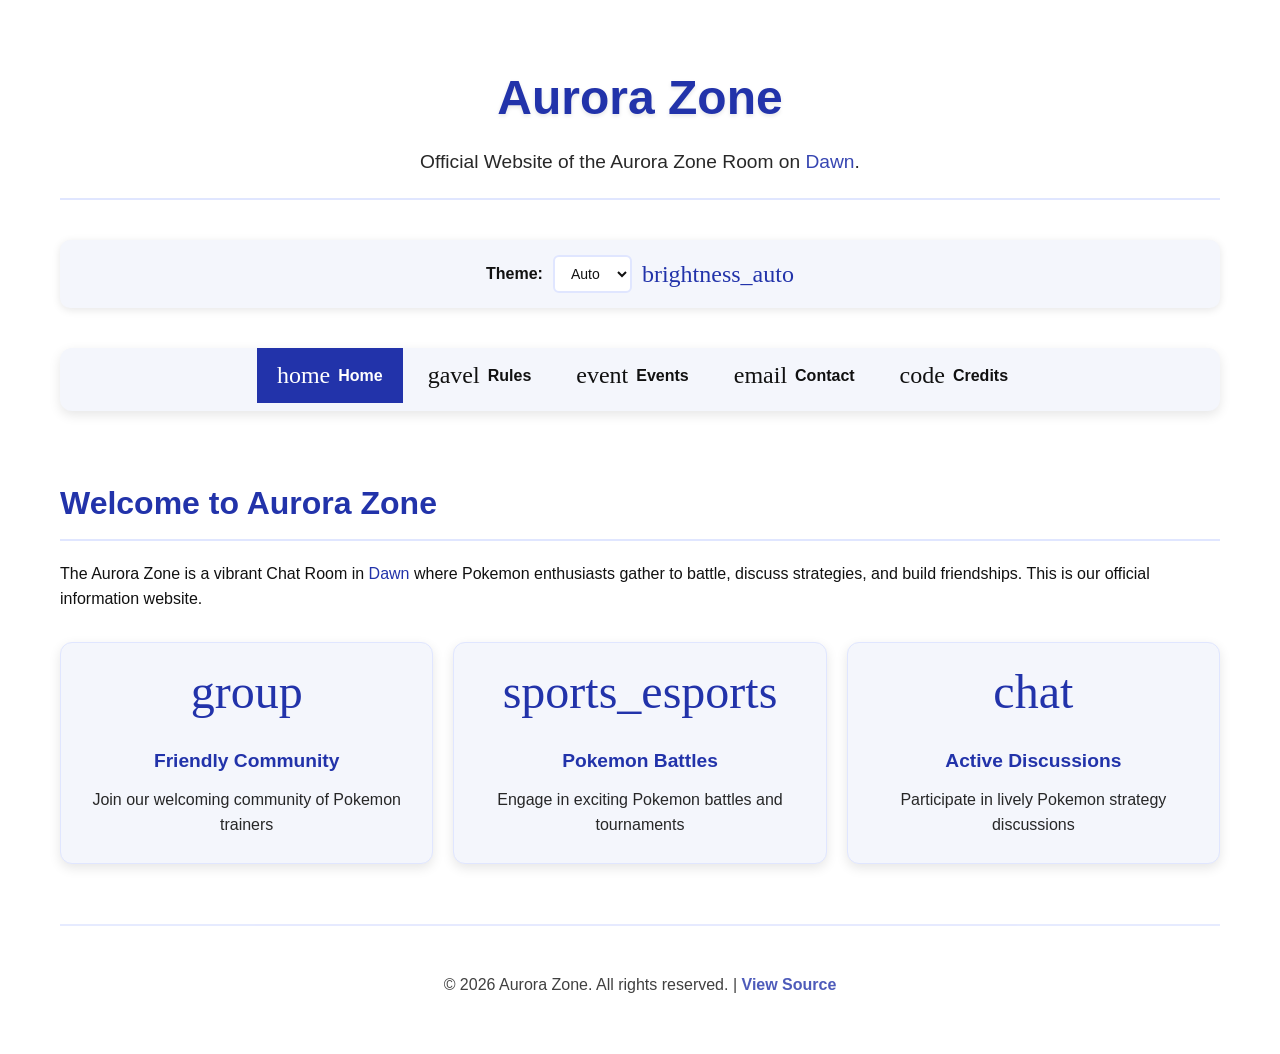
==== commit e0e33961: "feat: Comprehensive site improvements This commit introduces a wide range of improvements to the Aur" ====
--- a/index.html
+++ b/index.html
@@ -72,12 +72,12 @@
     <!-- Theme Toggle -->
     <div class="theme-toggle" role="region" aria-label="Theme selection">
       <label for="themeMode">Theme:</label>
-      <select id="themeMode" aria-label="Select theme" aria-describedby="theme-help">
+      <select id="themeMode" aria-describedby="theme-help">
         <option value="auto">Auto</option>
         <option value="light">Light</option>
         <option value="dark">Dark</option>
       </select>
-      <span class="material-icons" id="themeIcon" aria-hidden="true" aria-live="polite">brightness_auto</span>
+      <span class="material-icons" id="themeIcon" aria-hidden="true">brightness_auto</span>
       <span id="theme-help" class="sr-only">Choose your preferred color theme</span>
     </div>
 
@@ -91,7 +91,7 @@
       </ul>
     </nav>
 
-    <main role="main" id="main-content">
+    <main role="main">
       <section id="home" class="active" aria-labelledby="home-title">
         <h2 id="home-title">Welcome to Aurora Zone</h2>
         <p>The Aurora Zone is a vibrant Chat Room in <a href="https://dawn.psim.us/" target="_blank" rel="noopener noreferrer" aria-label="Visit Dawn Pokemon Showdown (opens in new tab)">Dawn</a> where Pokemon enthusiasts gather to battle, discuss strategies, and build friendships. This is our official information website.</p>
